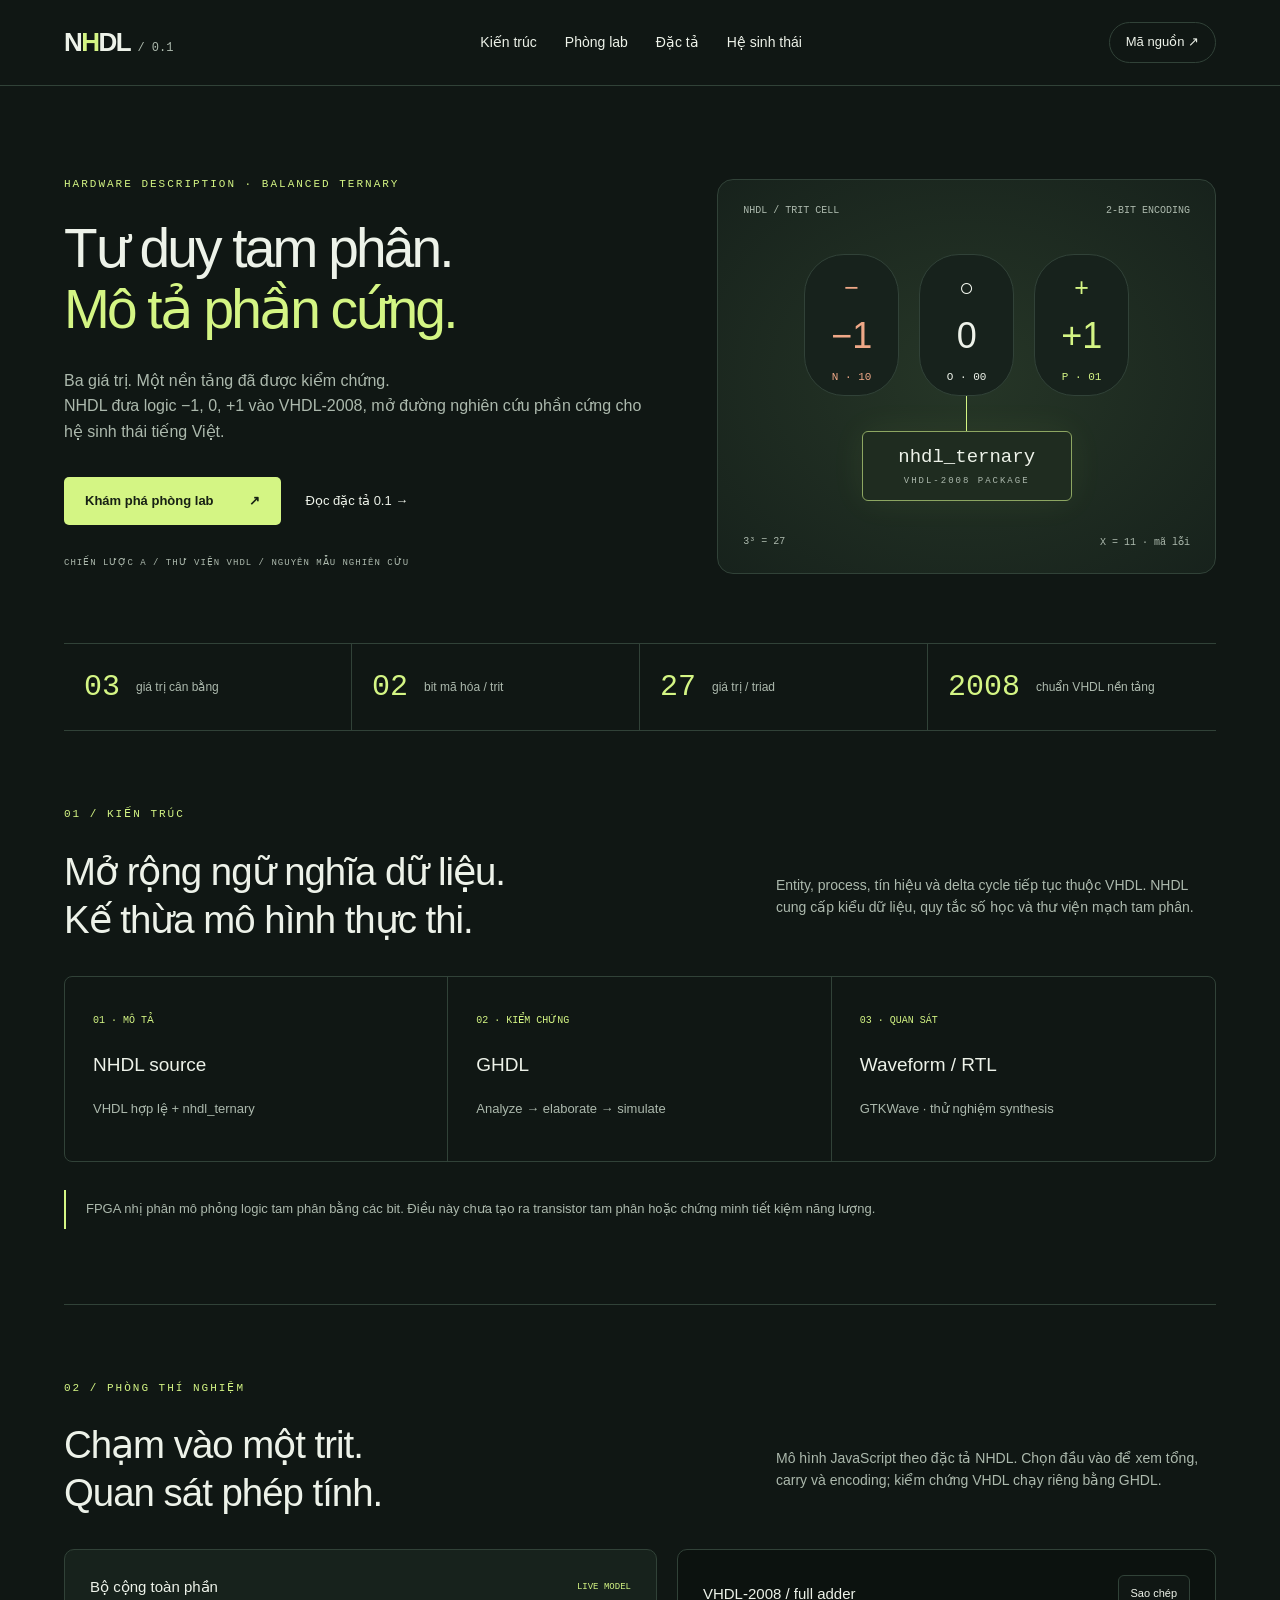
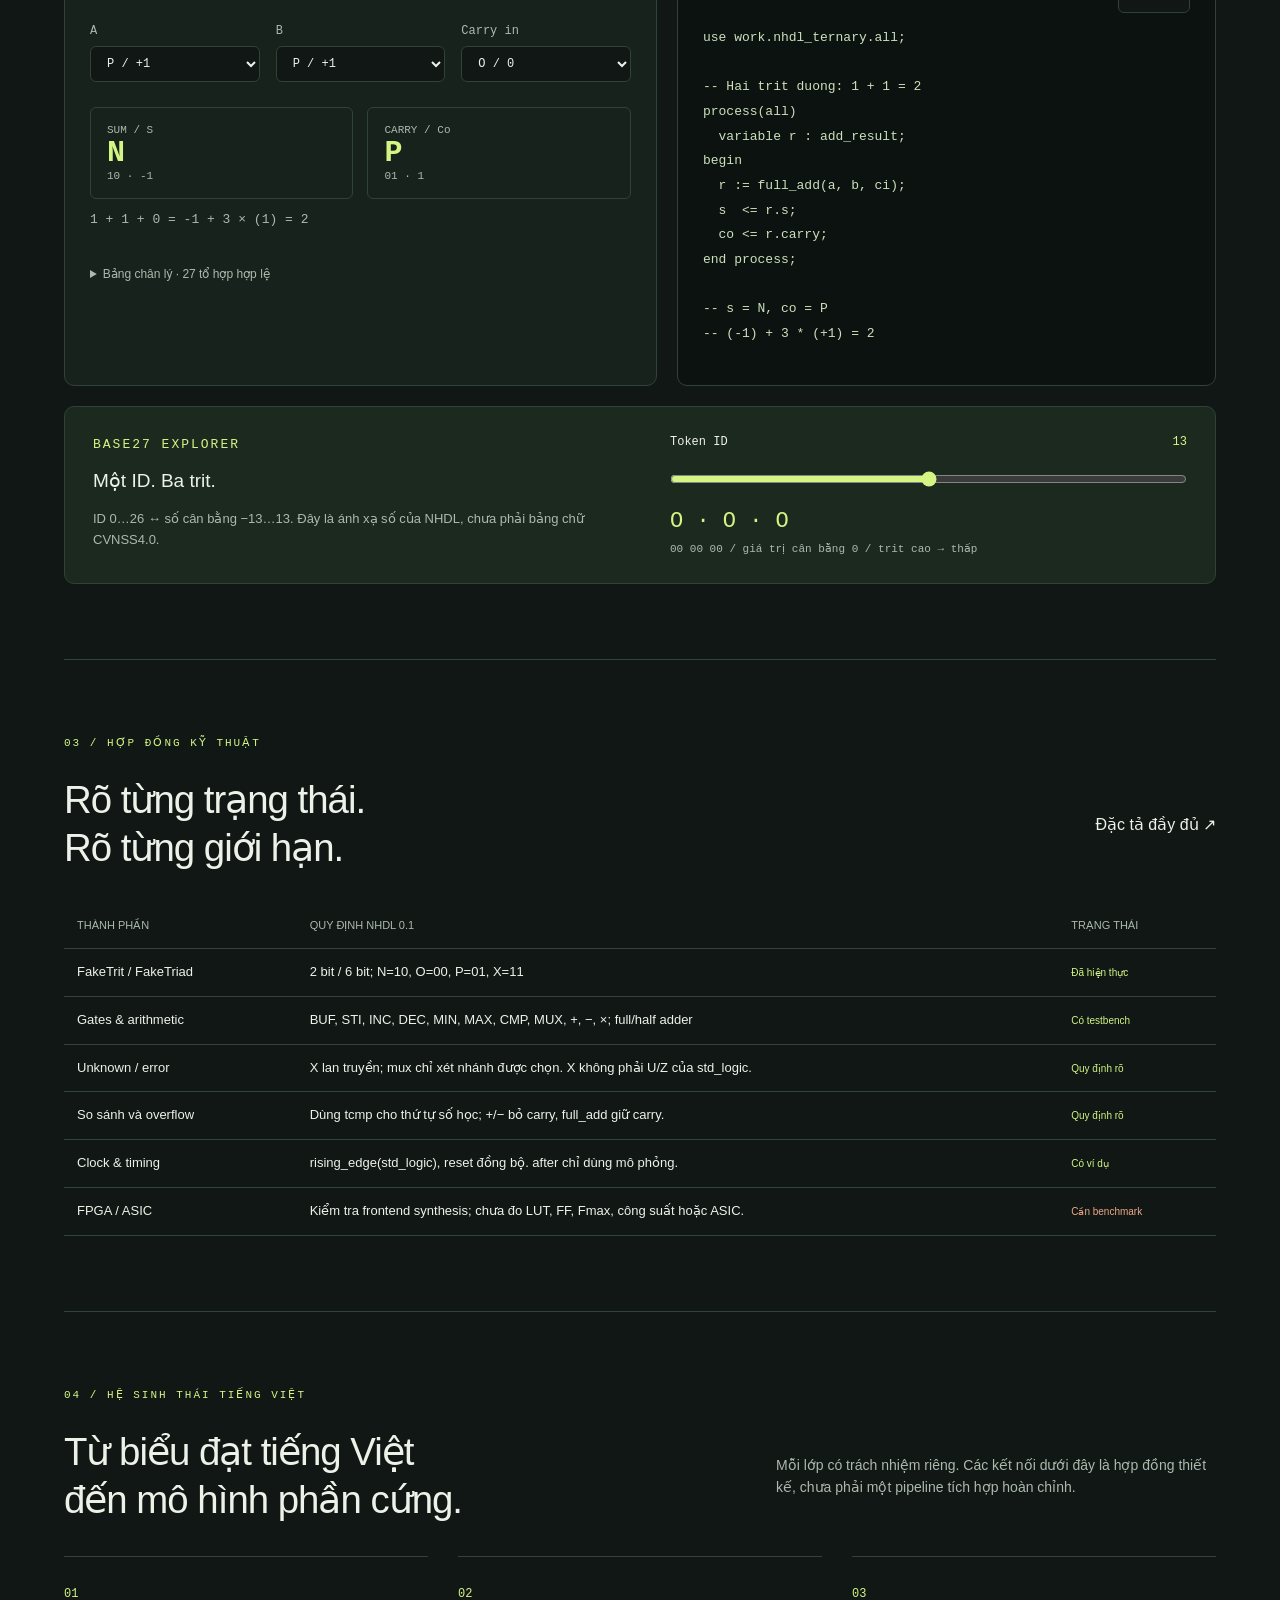
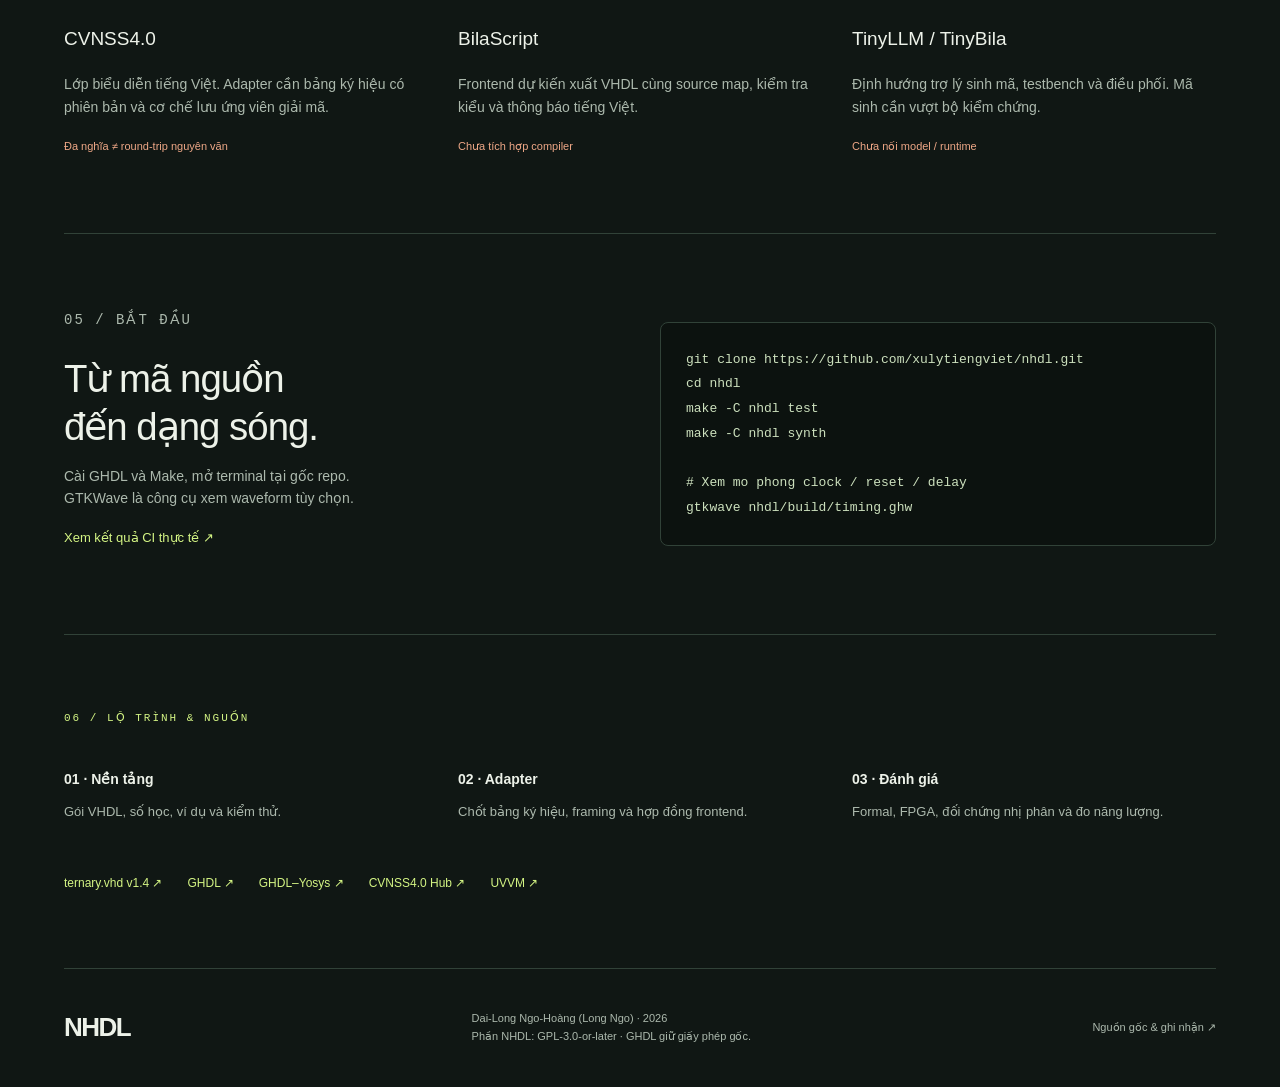
==== nhdl/site/index.html @ 5484d4db "Add NHDL ternary VHDL-2008 profile, exhaustive tests and Vietnamese specification site" ====
<!doctype html><html lang="vi"><head><meta charset="utf-8"><meta name="viewport" content="width=device-width,initial-scale=1"><meta name="description" content="NHDL — đặc tả và phòng thí nghiệm phần cứng tam phân cân bằng trên VHDL-2008."><title>NHDL — Tư duy tam phân. Mô tả phần cứng.</title><link rel="stylesheet" href="style.css"></head><body>
<header><a class="brand" href="#">N<span>H</span>DL<span class="version"> / 0.1</span></a><nav aria-label="Điều hướng"><a href="#architecture">Kiến trúc</a><a href="#lab">Phòng lab</a><a href="#spec">Đặc tả</a><a href="#ecosystem">Hệ sinh thái</a></nav><a class="source" href="https://github.com/xulytiengviet/nhdl">Mã nguồn ↗</a></header>
<main><section class="hero"><div><p class="eyebrow">HARDWARE DESCRIPTION · BALANCED TERNARY</p><h1>Tư duy tam phân.<br><span>Mô tả phần cứng.</span></h1><p class="lead">Ba giá trị. Một nền tảng đã được kiểm chứng.<br>NHDL đưa logic −1, 0, +1 vào VHDL-2008, mở đường nghiên cứu phần cứng cho hệ sinh thái tiếng Việt.</p><div class="actions"><a class="button" href="#lab">Khám phá phòng lab <span>↗</span></a><a href="https://github.com/xulytiengviet/nhdl/blob/master/nhdl/docs/SPEC.md">Đọc đặc tả 0.1 →</a></div><p class="note">CHIẾN LƯỢC A / THƯ VIỆN VHDL / NGUYÊN MẪU NGHIÊN CỨU</p></div><div class="schematic" aria-label="Ba trạng thái trit được mã hóa bằng hai bit"><div class="schematic-top">NHDL / TRIT CELL <span>2-BIT ENCODING</span></div><div class="trits"><div class="negative">−<strong>−1</strong><small>N · 10</small></div><div class="zero">○<strong>0</strong><small>O · 00</small></div><div class="positive">+<strong>+1</strong><small>P · 01</small></div></div><div class="wire"></div><div class="chip">nhdl_ternary<small>VHDL-2008 PACKAGE</small></div><div class="schematic-bottom"><span>3³ = 27</span><span>X = 11 · mã lỗi</span></div></div></section>
<div class="facts"><div><b>03</b><span>giá trị cân bằng</span></div><div><b>02</b><span>bit mã hóa / trit</span></div><div><b>27</b><span>giá trị / triad</span></div><div><b>2008</b><span>chuẩn VHDL nền tảng</span></div></div>
<section id="architecture"><p class="eyebrow">01 / KIẾN TRÚC</p><div class="section-head"><h2>Mở rộng ngữ nghĩa dữ liệu.<br>Kế thừa mô hình thực thi.</h2><p>Entity, process, tín hiệu và delta cycle tiếp tục thuộc VHDL. NHDL cung cấp kiểu dữ liệu, quy tắc số học và thư viện mạch tam phân.</p></div><div class="pipeline"><div><small>01 · MÔ TẢ</small><h3>NHDL source</h3><p>VHDL hợp lệ + nhdl_ternary</p></div><div><small>02 · KIỂM CHỨNG</small><h3>GHDL</h3><p>Analyze → elaborate → simulate</p></div><div><small>03 · QUAN SÁT</small><h3>Waveform / RTL</h3><p>GTKWave · thử nghiệm synthesis</p></div></div><p class="callout">FPGA nhị phân mô phỏng logic tam phân bằng các bit. Điều này chưa tạo ra transistor tam phân hoặc chứng minh tiết kiệm năng lượng.</p></section>
<section id="lab"><p class="eyebrow">02 / PHÒNG THÍ NGHIỆM</p><div class="section-head"><h2>Chạm vào một trit.<br>Quan sát phép tính.</h2><p>Mô hình JavaScript theo đặc tả NHDL. Chọn đầu vào để xem tổng, carry và encoding; kiểm chứng VHDL chạy riêng bằng GHDL.</p></div><div class="lab-grid"><div class="panel"><div class="panel-title"><h3>Bộ cộng toàn phần</h3><span>LIVE MODEL</span></div><div class="inputs"><label>A<select id="a"><option value="-1">N / −1</option><option value="0">O / 0</option><option value="1" selected>P / +1</option><option value="X">X / lỗi</option></select></label><label>B<select id="b"><option value="-1">N / −1</option><option value="0">O / 0</option><option value="1" selected>P / +1</option><option value="X">X / lỗi</option></select></label><label>Carry in<select id="ci"><option value="-1">N / −1</option><option value="0" selected>O / 0</option><option value="1">P / +1</option><option value="X">X / lỗi</option></select></label></div><div id="result" aria-live="polite"></div><details><summary>Bảng chân lý · 27 tổ hợp hợp lệ</summary><div class="table-scroll"><table><thead><tr><th>A</th><th>B</th><th>Ci</th><th>S</th><th>Co</th></tr></thead><tbody id="truth"></tbody></table></div></details></div><div class="panel code-panel"><div class="panel-title"><h3>VHDL-2008 / full adder</h3><button id="copy" type="button">Sao chép</button></div><pre><code id="code">use work.nhdl_ternary.all;

-- Hai trit duong: 1 + 1 = 2
process(all)
  variable r : add_result;
begin
  r := full_add(a, b, ci);
  s  &lt;= r.s;
  co &lt;= r.carry;
end process;

-- s = N, co = P
-- (-1) + 3 * (+1) = 2</code></pre><p id="copy-status" role="status"></p></div></div>
<div class="base27"><div><p class="eyebrow">BASE27 EXPLORER</p><h3>Một ID. Ba trit.</h3><p>ID 0…26 ↔ số cân bằng −13…13. Đây là ánh xạ số của NHDL, chưa phải bảng chữ CVNSS4.0.</p></div><div><label for="id27">Token ID <output id="id-value">13</output></label><input id="id27" type="range" min="0" max="26" value="13"><div id="triad" aria-live="polite"></div></div></div></section>
<section id="spec"><p class="eyebrow">03 / HỢP ĐỒNG KỸ THUẬT</p><div class="section-head"><h2>Rõ từng trạng thái.<br>Rõ từng giới hạn.</h2><a href="https://github.com/xulytiengviet/nhdl/blob/master/nhdl/docs/SPEC.md">Đặc tả đầy đủ ↗</a></div><div class="table-scroll"><table class="spec-table"><thead><tr><th>Thành phần</th><th>Quy định NHDL 0.1</th><th>Trạng thái</th></tr></thead><tbody><tr><td>FakeTrit / FakeTriad</td><td>2 bit / 6 bit; N=10, O=00, P=01, X=11</td><td><span class="tag">Đã hiện thực</span></td></tr><tr><td>Gates & arithmetic</td><td>BUF, STI, INC, DEC, MIN, MAX, CMP, MUX, +, −, ×; full/half adder</td><td><span class="tag">Có testbench</span></td></tr><tr><td>Unknown / error</td><td>X lan truyền; mux chỉ xét nhánh được chọn. X không phải U/Z của std_logic.</td><td><span class="tag">Quy định rõ</span></td></tr><tr><td>So sánh và overflow</td><td>Dùng tcmp cho thứ tự số học; +/− bỏ carry, full_add giữ carry.</td><td><span class="tag">Quy định rõ</span></td></tr><tr><td>Clock & timing</td><td>rising_edge(std_logic), reset đồng bộ. after chỉ dùng mô phỏng.</td><td><span class="tag">Có ví dụ</span></td></tr><tr><td>FPGA / ASIC</td><td>Kiểm tra frontend synthesis; chưa đo LUT, FF, Fmax, công suất hoặc ASIC.</td><td><span class="tag pending">Cần benchmark</span></td></tr></tbody></table></div></section>
<section id="ecosystem"><p class="eyebrow">04 / HỆ SINH THÁI TIẾNG VIỆT</p><div class="section-head"><h2>Từ biểu đạt tiếng Việt<br>đến mô hình phần cứng.</h2><p>Mỗi lớp có trách nhiệm riêng. Các kết nối dưới đây là hợp đồng thiết kế, chưa phải một pipeline tích hợp hoàn chỉnh.</p></div><div class="eco"><article><span>01</span><h3>CVNSS4.0</h3><p>Lớp biểu diễn tiếng Việt. Adapter cần bảng ký hiệu có phiên bản và cơ chế lưu ứng viên giải mã.</p><small>Đa nghĩa ≠ round-trip nguyên văn</small></article><article><span>02</span><h3>BilaScript</h3><p>Frontend dự kiến xuất VHDL cùng source map, kiểm tra kiểu và thông báo tiếng Việt.</p><small>Chưa tích hợp compiler</small></article><article><span>03</span><h3>TinyLLM / TinyBila</h3><p>Định hướng trợ lý sinh mã, testbench và điều phối. Mã sinh cần vượt bộ kiểm chứng.</p><small>Chưa nối model / runtime</small></article></div></section>
<section id="start" class="getting-started"><div><p class="eyebrow">05 / BẮT ĐẦU</p><h2>Từ mã nguồn<br>đến dạng sóng.</h2><p>Cài GHDL và Make, mở terminal tại gốc repo.<br>GTKWave là công cụ xem waveform tùy chọn.</p><a href="https://github.com/xulytiengviet/nhdl/actions/workflows/nhdl.yml">Xem kết quả CI thực tế ↗</a></div><pre><code>git clone https://github.com/xulytiengviet/nhdl.git
cd nhdl
make -C nhdl test
make -C nhdl synth

# Xem mo phong clock / reset / delay
gtkwave nhdl/build/timing.ghw</code></pre></section>
<section><p class="eyebrow">06 / LỘ TRÌNH & NGUỒN</p><div class="roadmap"><p><b>01 · Nền tảng</b><span>Gói VHDL, số học, ví dụ và kiểm thử.</span></p><p><b>02 · Adapter</b><span>Chốt bảng ký hiệu, framing và hợp đồng frontend.</span></p><p><b>03 · Đánh giá</b><span>Formal, FPGA, đối chứng nhị phân và đo năng lượng.</span></p></div><div class="references"><a href="https://gitlab.com/ternary/ternary/-/blob/master/vhdl/ternary.vhd">ternary.vhd v1.4 ↗</a><a href="https://ghdl.github.io/ghdl/">GHDL ↗</a><a href="https://github.com/ghdl/ghdl-yosys-plugin">GHDL–Yosys ↗</a><a href="https://github.com/xulytiengviet/CVNSS40_Tutor">CVNSS4.0 Hub ↗</a><a href="https://github.com/UVVM/UVVM">UVVM ↗</a></div></section></main><footer><a class="brand" href="#">NHDL</a><p>Dai‑Long Ngo‑Hoàng (Long Ngo) · 2026<br>Phần NHDL: GPL-3.0-or-later · GHDL giữ giấy phép gốc.</p><a href="https://github.com/xulytiengviet/nhdl/blob/master/nhdl/NOTICE.md">Nguồn gốc & ghi nhận ↗</a></footer><script src="model.js"></script><script src="app.js"></script></body></html>
---- nhdl/site/style.css ----
:root{--bg:#101714;--panel:#17221c;--line:#314238;--text:#edf2e9;--muted:#acb9ad;--lime:#d4f584;--orange:#efa887}*{box-sizing:border-box}html{scroll-behavior:smooth;scroll-padding-top:90px}body{margin:0;background:var(--bg);color:var(--text);font-family:Arial,Helvetica,sans-serif;line-height:1.6}a{color:inherit;text-decoration:none}a:hover{color:var(--lime)}button,select,input{font:inherit}button,select{color:var(--text);background:var(--bg);border:1px solid var(--line);border-radius:6px;padding:9px 12px}button{cursor:pointer}a:focus-visible,button:focus-visible,select:focus-visible,input:focus-visible,summary:focus-visible{outline:2px solid var(--lime);outline-offset:5px}header{height:86px;display:flex;align-items:center;justify-content:space-between;gap:25px;border-bottom:1px solid var(--line);padding:0 5%;background:var(--bg)}.brand{font-size:26px;letter-spacing:-1.5px;font-weight:800}.brand>span:not(.version){color:var(--lime)}.version{color:var(--muted);font:12px monospace;letter-spacing:0}nav{display:flex;gap:28px;font-size:14px}.source{font-size:13px;border:1px solid var(--line);padding:9px 16px;border-radius:30px}main{max-width:1440px;margin:auto;padding:0 5%}.hero{display:grid;grid-template-columns:1.2fr 1fr;gap:55px;align-items:center;padding:90px 0 66px}.eyebrow{font:11px/1.6 monospace;letter-spacing:2px;color:var(--lime);margin:0 0 24px}h1{font-size:clamp(38px,4.3vw,68px);line-height:1.12;letter-spacing:-2.8px;margin:0 0 27px;font-weight:500}h1 span{color:var(--lime)}.lead{font-size:16px;color:var(--muted);max-width:580px}.actions{display:flex;align-items:center;gap:25px;margin:32px 0;font-size:13px}.button{display:inline-flex;gap:35px;padding:14px 21px;background:var(--lime);color:#172114;border-radius:5px;font-weight:bold}.button:hover{color:#172114;background:#e2ffa7}.note{font:9px monospace;letter-spacing:1px;color:var(--muted)}.schematic{border:1px solid var(--line);border-radius:16px;padding:25px;background:radial-gradient(ellipse at center,#263627,var(--panel));position:relative}.schematic-top,.schematic-bottom{display:flex;justify-content:space-between;font:10px monospace;color:var(--muted)}.trits{display:flex;justify-content:center;gap:20px;padding:38px 0 0}.trits>div{display:flex;flex-direction:column;text-align:center;font-size:25px;border:1px solid var(--line);width:95px;padding:12px;border-radius:40px;background:#17221c}.trits strong{font-size:36px;font-weight:400}.trits small{font:11px monospace;margin-top:6px}.negative{color:var(--orange)}.positive{color:var(--lime)}.wire{height:35px;border-left:1px solid var(--lime);width:1px;margin:auto}.chip{margin:0 auto 35px;border:1px solid #8da662;text-align:center;padding:14px;width:210px;font:19px monospace;border-radius:6px;background:#1f2c20;box-shadow:0 0 35px #caff6410}.chip small{display:block;font-size:9px;letter-spacing:2px;margin-top:8px;color:var(--muted)}.facts{display:grid;grid-template-columns:repeat(4,1fr);border-block:1px solid var(--line)}.facts>div{display:flex;gap:16px;align-items:center;padding:26px 20px;border-right:1px solid var(--line)}.facts>div:last-child{border:0}.facts b{font:30px monospace;color:var(--lime)}.facts span{font-size:12px;color:var(--muted)}section:not(.hero){padding:75px 0;border-bottom:1px solid var(--line)}h2{font-size:clamp(27px,3vw,42px);line-height:1.25;font-weight:500;letter-spacing:-1px;margin:0}h3{font-size:19px;font-weight:500}.section-head{display:flex;justify-content:space-between;align-items:center;gap:50px;margin-bottom:32px}.section-head p{max-width:440px;color:var(--muted);font-size:14px}.pipeline{display:grid;grid-template-columns:repeat(3,1fr);border:1px solid var(--line);border-radius:8px;overflow:hidden}.pipeline>div{padding:28px;border-right:1px solid var(--line)}.pipeline>div:last-child{border:0}.pipeline small{font:10px monospace;color:var(--lime)}.pipeline p{font-size:13px;color:var(--muted)}.callout{border-left:2px solid var(--lime);padding:9px 20px;color:var(--muted);font-size:13px;margin:28px 0 0}.lab-grid{display:grid;grid-template-columns:1.1fr 1fr;gap:20px}.panel{background:var(--panel);border:1px solid var(--line);border-radius:10px;padding:25px;min-width:0}.panel-title{display:flex;align-items:center;justify-content:space-between;gap:16px}.panel-title h3{font-size:15px;margin:0}.panel-title>span{font:9px monospace;color:var(--lime)}.inputs{display:flex;gap:16px;margin-top:25px}.inputs label{flex:1;font:12px monospace;color:var(--muted)}select{display:block;width:100%;margin-top:8px}#result{padding:25px 0}#result .outputs{display:flex;gap:14px}#result .outputs>div{flex:1;border:1px solid var(--line);padding:16px;border-radius:6px;font:11px monospace;color:var(--muted)}#result strong{display:block;font-size:30px;color:var(--lime)}#result p{font:13px monospace;color:var(--muted)}pre{white-space:pre;overflow:auto;font:13px/1.9 monospace;color:#cce0bd}.code-panel{background:#0c120f}.code-panel button{font-size:11px}#copy-status{font-size:11px;color:var(--lime)}summary{cursor:pointer;font-size:12px;color:var(--muted)}.table-scroll{overflow:auto}table{border-collapse:collapse;width:100%;font-size:13px;text-align:left}th,td{padding:13px;border-bottom:1px solid var(--line)}th{color:var(--muted);font-size:11px;text-transform:uppercase;font-weight:normal}.base27{display:grid;grid-template-columns:1fr 1fr;gap:60px;background:#1c291f;border:1px solid var(--line);border-radius:10px;padding:28px;margin-top:20px}.base27 p{font-size:13px;color:var(--muted);margin-bottom:0}.base27 .eyebrow{margin-bottom:10px;color:var(--lime)}.base27 h3{margin:0}.base27 label{font:12px monospace;display:flex;justify-content:space-between}.base27 output{color:var(--lime)}input[type=range]{width:100%;accent-color:var(--lime);margin:22px 0}#triad{font:22px monospace;color:var(--lime)}#triad small{display:block;font:11px monospace;color:var(--muted);margin-top:8px}.tag{font-size:10px;color:var(--lime);white-space:nowrap}.pending{color:var(--orange)}.eco{display:grid;grid-template-columns:repeat(3,1fr);gap:30px}.eco article{border-top:1px solid var(--line);padding-top:22px}.eco article>span{font:12px monospace;color:var(--lime)}.eco p{font-size:14px;color:var(--muted)}.eco small{font-size:11px;color:var(--orange)}.getting-started{display:grid;grid-template-columns:1fr 1fr;gap:40px}.getting-started p{font-size:14px;color:var(--muted)}.getting-started a{font-size:13px;color:var(--lime)}.getting-started pre{background:#0c120f;border:1px solid var(--line);padding:25px;border-radius:8px;align-self:center}.roadmap{display:grid;grid-template-columns:repeat(3,1fr);gap:30px}.roadmap b,.roadmap span{display:block;font-size:14px}.roadmap span{color:var(--muted);font-size:13px;margin-top:12px}.references{display:flex;flex-wrap:wrap;gap:25px;margin-top:35px;font-size:12px;color:var(--lime)}footer{max-width:1440px;margin:auto;padding:30px 5%;display:flex;align-items:center;justify-content:space-between;gap:20px}footer p,footer>a:last-child{font-size:11px;color:var(--muted)}@media(max-width:850px){nav{gap:13px;font-size:12px}.hero{grid-template-columns:1fr;padding-top:50px}.schematic{max-width:540px;width:100%;justify-self:center}.section-head{display:block}.section-head p{max-width:100%}.facts{grid-template-columns:1fr 1fr}.facts>div:nth-child(2){border-right:0}.lab-grid,.base27,.getting-started{grid-template-columns:1fr}.eco,.pipeline,.roadmap{gap:15px}.pipeline>div{padding:18px}}@media(max-width:560px){header{height:auto;flex-wrap:wrap;padding:18px 5%;gap:15px}nav{order:3;width:100%;justify-content:space-between}.hero{gap:35px}h1{letter-spacing:-1.5px}.actions{gap:18px;flex-wrap:wrap}.facts>div{padding:16px 8px;gap:12px}.facts b{font-size:24px}.facts span{font-size:10px}.pipeline,.eco,.roadmap{grid-template-columns:1fr}.pipeline>div{border-right:0;border-bottom:1px solid var(--line)}section:not(.hero){padding:48px 0}.base27{gap:25px;padding:22px}.panel{padding:19px}.inputs{gap:8px}select{padding:8px 4px;font-size:12px}.trits{gap:12px}.trits>div{width:80px}.schematic-top{font-size:8px}footer{flex-wrap:wrap}.spec-table{min-width:650px}.getting-started pre{font-size:11px;padding:16px}}@media(prefers-reduced-motion:reduce){html{scroll-behavior:auto}}
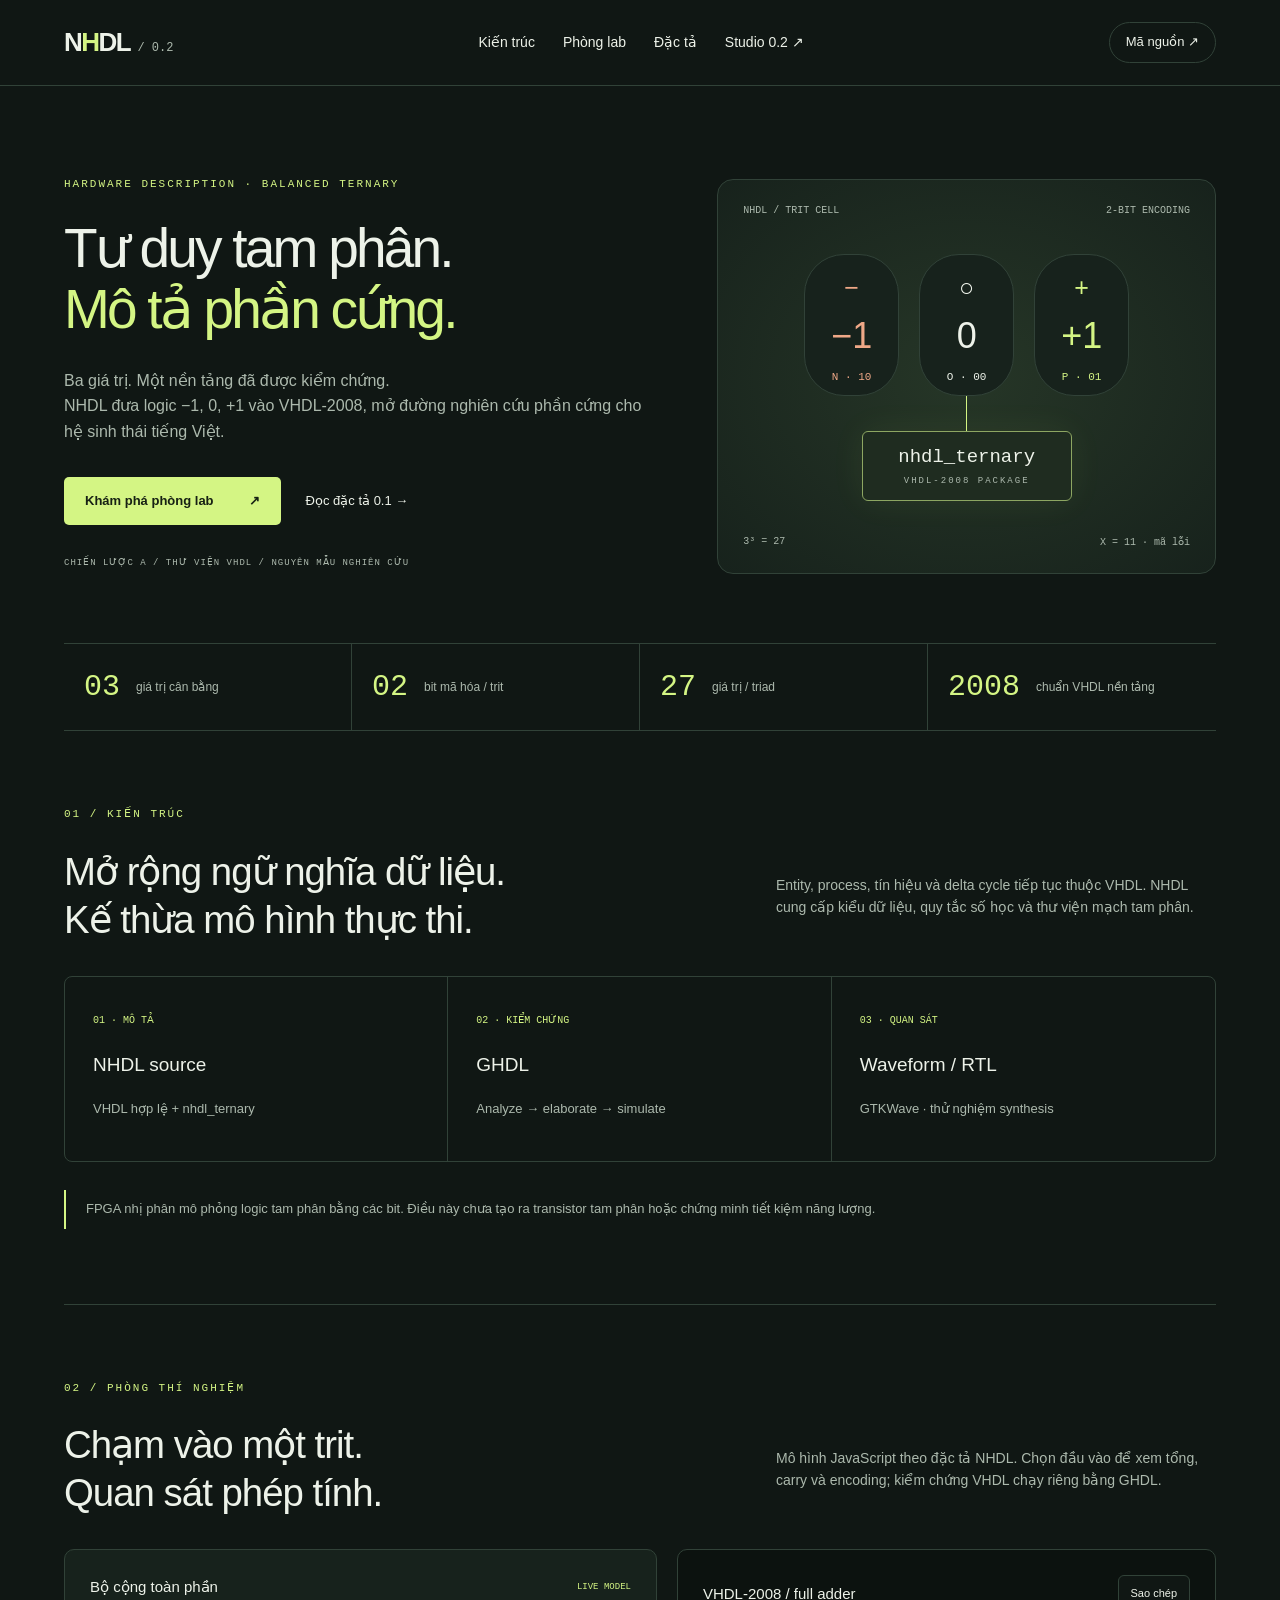
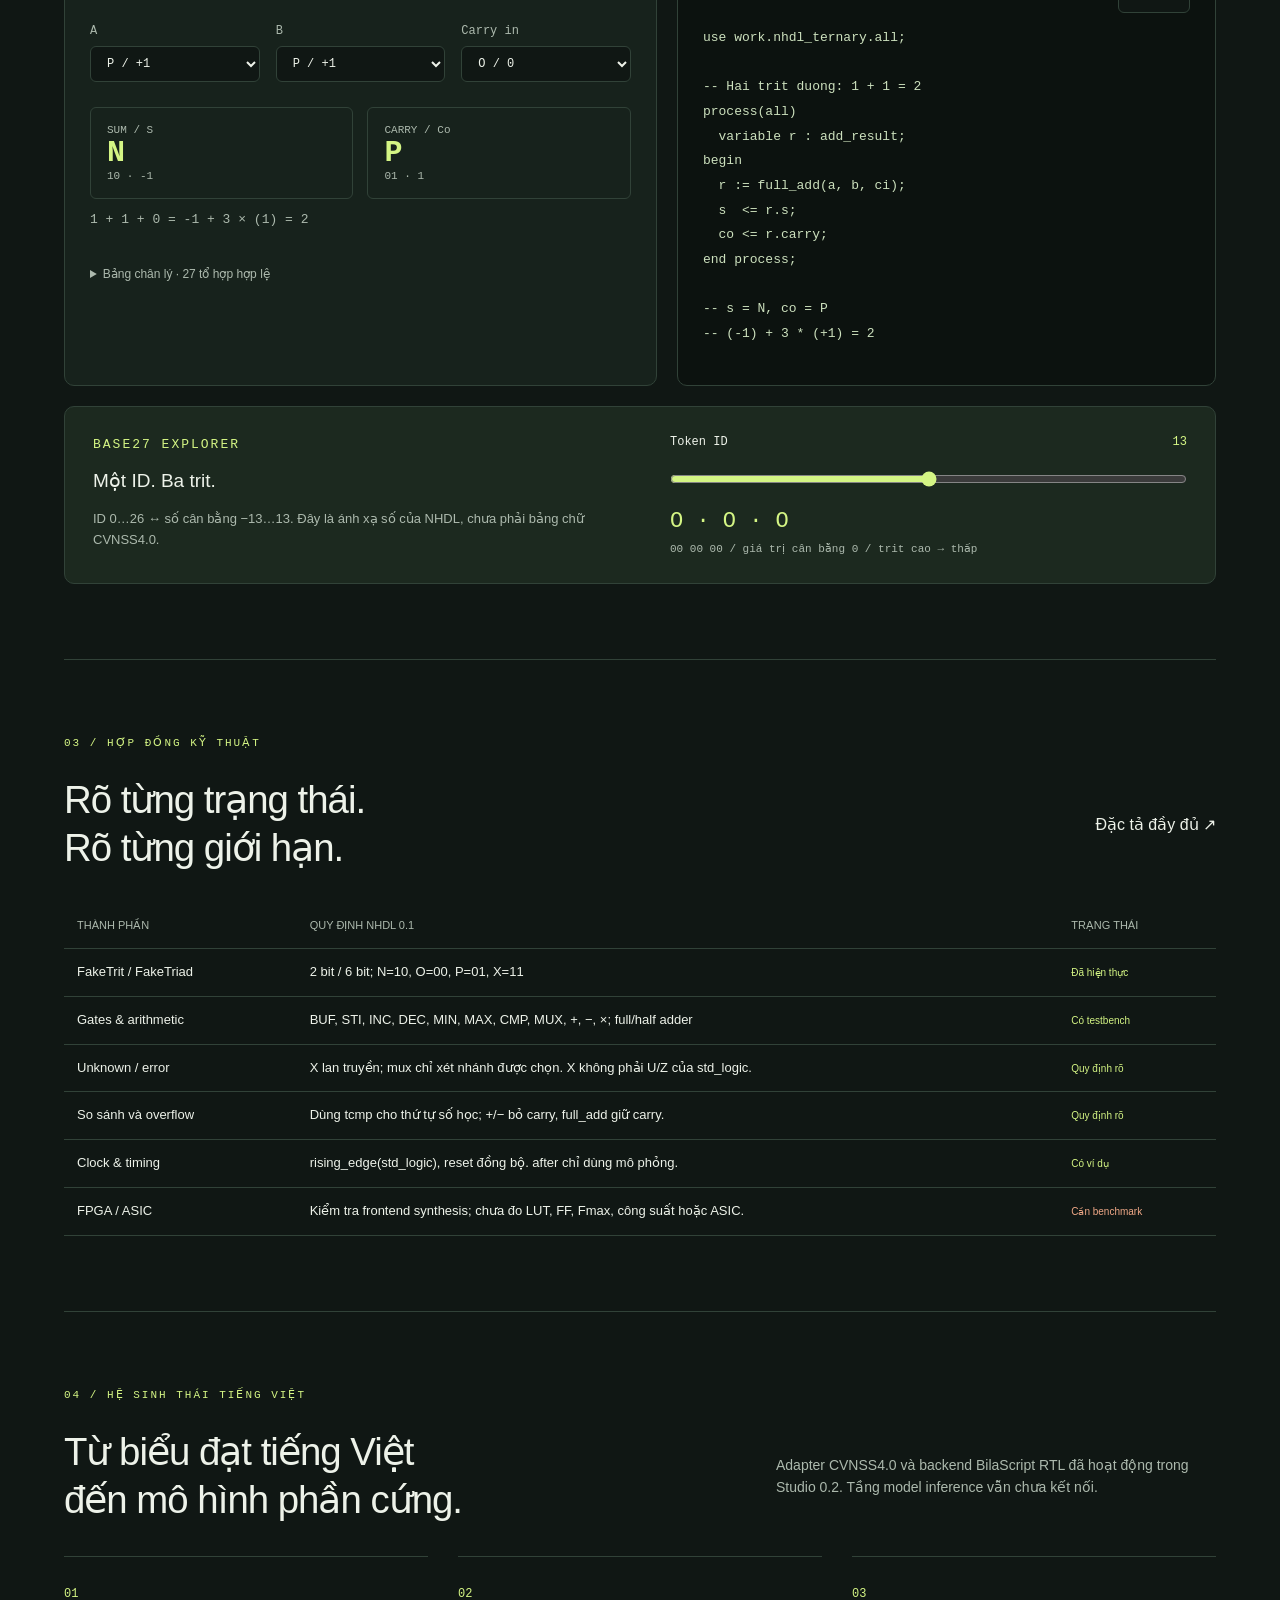
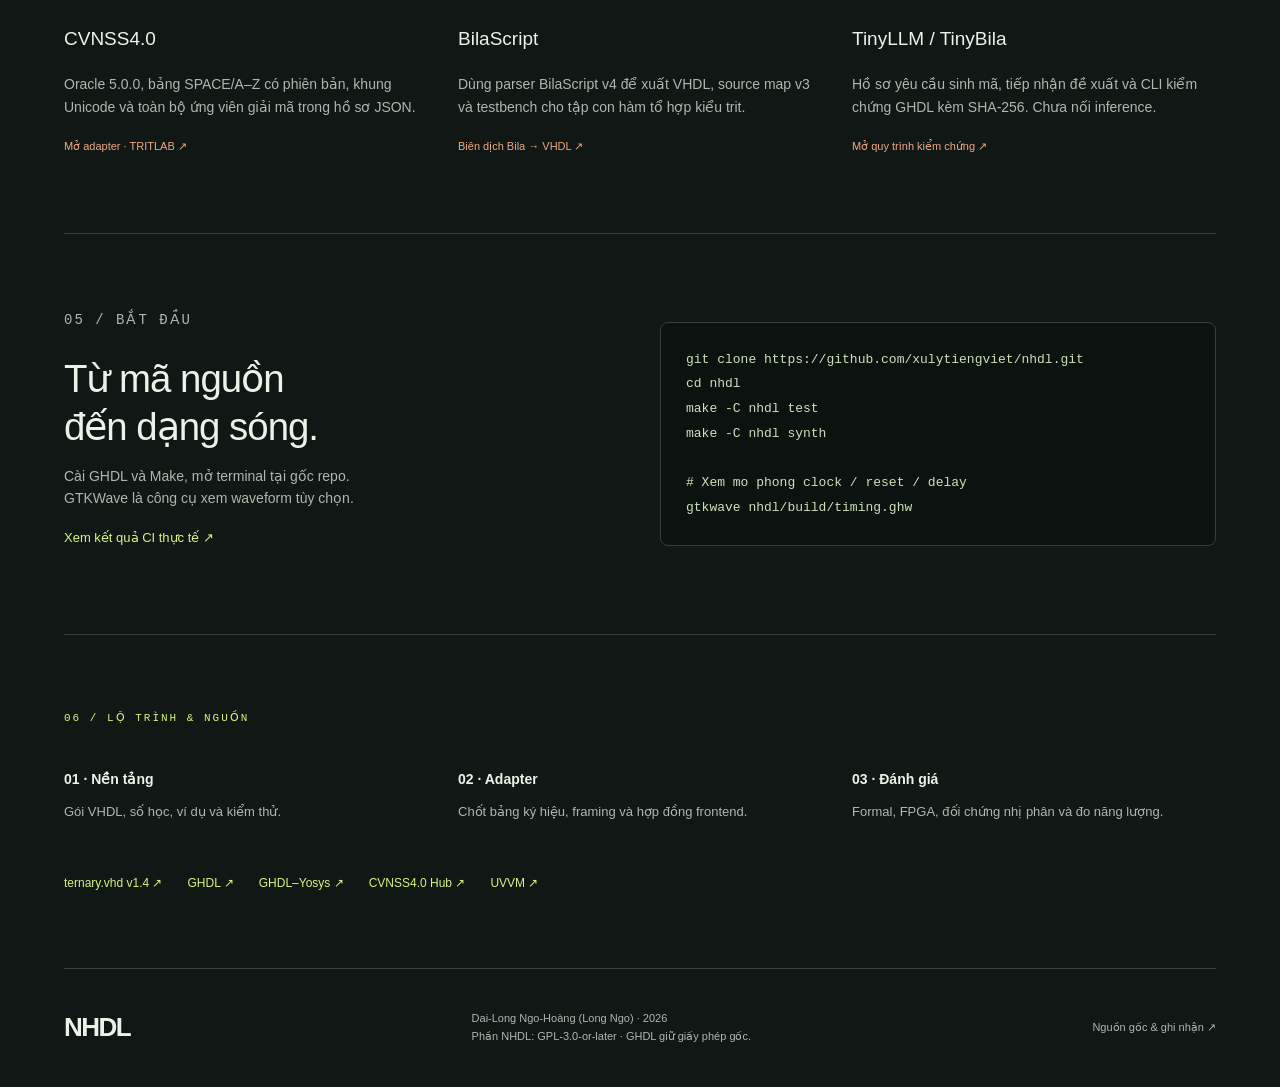
==== commit 164da71c: "Add NHDL Studio 0.2: versioned Vietnamese adapter, BilaScript RTL backend and GHDL verification gate" ====
--- a/nhdl/site/index.html
+++ b/nhdl/site/index.html
@@ -1,5 +1,5 @@
 <!doctype html><html lang="vi"><head><meta charset="utf-8"><meta name="viewport" content="width=device-width,initial-scale=1"><meta name="description" content="NHDL — đặc tả và phòng thí nghiệm phần cứng tam phân cân bằng trên VHDL-2008."><title>NHDL — Tư duy tam phân. Mô tả phần cứng.</title><link rel="stylesheet" href="style.css"></head><body>
-<header><a class="brand" href="#">N<span>H</span>DL<span class="version"> / 0.1</span></a><nav aria-label="Điều hướng"><a href="#architecture">Kiến trúc</a><a href="#lab">Phòng lab</a><a href="#spec">Đặc tả</a><a href="#ecosystem">Hệ sinh thái</a></nav><a class="source" href="https://github.com/xulytiengviet/nhdl">Mã nguồn ↗</a></header>
+<header><a class="brand" href="#">N<span>H</span>DL<span class="version"> / 0.2</span></a><nav aria-label="Điều hướng"><a href="#architecture">Kiến trúc</a><a href="#lab">Phòng lab</a><a href="#spec">Đặc tả</a><a href="studio.html">Studio 0.2 ↗</a></nav><a class="source" href="https://github.com/xulytiengviet/nhdl">Mã nguồn ↗</a></header>
 <main><section class="hero"><div><p class="eyebrow">HARDWARE DESCRIPTION · BALANCED TERNARY</p><h1>Tư duy tam phân.<br><span>Mô tả phần cứng.</span></h1><p class="lead">Ba giá trị. Một nền tảng đã được kiểm chứng.<br>NHDL đưa logic −1, 0, +1 vào VHDL-2008, mở đường nghiên cứu phần cứng cho hệ sinh thái tiếng Việt.</p><div class="actions"><a class="button" href="#lab">Khám phá phòng lab <span>↗</span></a><a href="https://github.com/xulytiengviet/nhdl/blob/master/nhdl/docs/SPEC.md">Đọc đặc tả 0.1 →</a></div><p class="note">CHIẾN LƯỢC A / THƯ VIỆN VHDL / NGUYÊN MẪU NGHIÊN CỨU</p></div><div class="schematic" aria-label="Ba trạng thái trit được mã hóa bằng hai bit"><div class="schematic-top">NHDL / TRIT CELL <span>2-BIT ENCODING</span></div><div class="trits"><div class="negative">−<strong>−1</strong><small>N · 10</small></div><div class="zero">○<strong>0</strong><small>O · 00</small></div><div class="positive">+<strong>+1</strong><small>P · 01</small></div></div><div class="wire"></div><div class="chip">nhdl_ternary<small>VHDL-2008 PACKAGE</small></div><div class="schematic-bottom"><span>3³ = 27</span><span>X = 11 · mã lỗi</span></div></div></section>
 <div class="facts"><div><b>03</b><span>giá trị cân bằng</span></div><div><b>02</b><span>bit mã hóa / trit</span></div><div><b>27</b><span>giá trị / triad</span></div><div><b>2008</b><span>chuẩn VHDL nền tảng</span></div></div>
 <section id="architecture"><p class="eyebrow">01 / KIẾN TRÚC</p><div class="section-head"><h2>Mở rộng ngữ nghĩa dữ liệu.<br>Kế thừa mô hình thực thi.</h2><p>Entity, process, tín hiệu và delta cycle tiếp tục thuộc VHDL. NHDL cung cấp kiểu dữ liệu, quy tắc số học và thư viện mạch tam phân.</p></div><div class="pipeline"><div><small>01 · MÔ TẢ</small><h3>NHDL source</h3><p>VHDL hợp lệ + nhdl_ternary</p></div><div><small>02 · KIỂM CHỨNG</small><h3>GHDL</h3><p>Analyze → elaborate → simulate</p></div><div><small>03 · QUAN SÁT</small><h3>Waveform / RTL</h3><p>GTKWave · thử nghiệm synthesis</p></div></div><p class="callout">FPGA nhị phân mô phỏng logic tam phân bằng các bit. Điều này chưa tạo ra transistor tam phân hoặc chứng minh tiết kiệm năng lượng.</p></section>
@@ -18,7 +18,7 @@
 -- (-1) + 3 * (+1) = 2</code></pre><p id="copy-status" role="status"></p></div></div>
 <div class="base27"><div><p class="eyebrow">BASE27 EXPLORER</p><h3>Một ID. Ba trit.</h3><p>ID 0…26 ↔ số cân bằng −13…13. Đây là ánh xạ số của NHDL, chưa phải bảng chữ CVNSS4.0.</p></div><div><label for="id27">Token ID <output id="id-value">13</output></label><input id="id27" type="range" min="0" max="26" value="13"><div id="triad" aria-live="polite"></div></div></div></section>
 <section id="spec"><p class="eyebrow">03 / HỢP ĐỒNG KỸ THUẬT</p><div class="section-head"><h2>Rõ từng trạng thái.<br>Rõ từng giới hạn.</h2><a href="https://github.com/xulytiengviet/nhdl/blob/master/nhdl/docs/SPEC.md">Đặc tả đầy đủ ↗</a></div><div class="table-scroll"><table class="spec-table"><thead><tr><th>Thành phần</th><th>Quy định NHDL 0.1</th><th>Trạng thái</th></tr></thead><tbody><tr><td>FakeTrit / FakeTriad</td><td>2 bit / 6 bit; N=10, O=00, P=01, X=11</td><td><span class="tag">Đã hiện thực</span></td></tr><tr><td>Gates & arithmetic</td><td>BUF, STI, INC, DEC, MIN, MAX, CMP, MUX, +, −, ×; full/half adder</td><td><span class="tag">Có testbench</span></td></tr><tr><td>Unknown / error</td><td>X lan truyền; mux chỉ xét nhánh được chọn. X không phải U/Z của std_logic.</td><td><span class="tag">Quy định rõ</span></td></tr><tr><td>So sánh và overflow</td><td>Dùng tcmp cho thứ tự số học; +/− bỏ carry, full_add giữ carry.</td><td><span class="tag">Quy định rõ</span></td></tr><tr><td>Clock & timing</td><td>rising_edge(std_logic), reset đồng bộ. after chỉ dùng mô phỏng.</td><td><span class="tag">Có ví dụ</span></td></tr><tr><td>FPGA / ASIC</td><td>Kiểm tra frontend synthesis; chưa đo LUT, FF, Fmax, công suất hoặc ASIC.</td><td><span class="tag pending">Cần benchmark</span></td></tr></tbody></table></div></section>
-<section id="ecosystem"><p class="eyebrow">04 / HỆ SINH THÁI TIẾNG VIỆT</p><div class="section-head"><h2>Từ biểu đạt tiếng Việt<br>đến mô hình phần cứng.</h2><p>Mỗi lớp có trách nhiệm riêng. Các kết nối dưới đây là hợp đồng thiết kế, chưa phải một pipeline tích hợp hoàn chỉnh.</p></div><div class="eco"><article><span>01</span><h3>CVNSS4.0</h3><p>Lớp biểu diễn tiếng Việt. Adapter cần bảng ký hiệu có phiên bản và cơ chế lưu ứng viên giải mã.</p><small>Đa nghĩa ≠ round-trip nguyên văn</small></article><article><span>02</span><h3>BilaScript</h3><p>Frontend dự kiến xuất VHDL cùng source map, kiểm tra kiểu và thông báo tiếng Việt.</p><small>Chưa tích hợp compiler</small></article><article><span>03</span><h3>TinyLLM / TinyBila</h3><p>Định hướng trợ lý sinh mã, testbench và điều phối. Mã sinh cần vượt bộ kiểm chứng.</p><small>Chưa nối model / runtime</small></article></div></section>
+<section id="ecosystem"><p class="eyebrow">04 / HỆ SINH THÁI TIẾNG VIỆT</p><div class="section-head"><h2>Từ biểu đạt tiếng Việt<br>đến mô hình phần cứng.</h2><p>Adapter CVNSS4.0 và backend BilaScript RTL đã hoạt động trong Studio 0.2. Tầng model inference vẫn chưa kết nối.</p></div><div class="eco"><article><span>01</span><h3>CVNSS4.0</h3><p>Oracle 5.0.0, bảng SPACE/A–Z có phiên bản, khung Unicode và toàn bộ ứng viên giải mã trong hồ sơ JSON.</p><small><a href="studio.html#vietnamese">Mở adapter · TRITLAB ↗</a></small></article><article><span>02</span><h3>BilaScript</h3><p>Dùng parser BilaScript v4 để xuất VHDL, source map v3 và testbench cho tập con hàm tổ hợp kiểu trit.</p><small><a href="studio.html#frontend">Biên dịch Bila → VHDL ↗</a></small></article><article><span>03</span><h3>TinyLLM / TinyBila</h3><p>Hồ sơ yêu cầu sinh mã, tiếp nhận đề xuất và CLI kiểm chứng GHDL kèm SHA-256. Chưa nối inference.</p><small><a href="studio.html#assistant">Mở quy trình kiểm chứng ↗</a></small></article></div></section>
 <section id="start" class="getting-started"><div><p class="eyebrow">05 / BẮT ĐẦU</p><h2>Từ mã nguồn<br>đến dạng sóng.</h2><p>Cài GHDL và Make, mở terminal tại gốc repo.<br>GTKWave là công cụ xem waveform tùy chọn.</p><a href="https://github.com/xulytiengviet/nhdl/actions/workflows/nhdl.yml">Xem kết quả CI thực tế ↗</a></div><pre><code>git clone https://github.com/xulytiengviet/nhdl.git
 cd nhdl
 make -C nhdl test
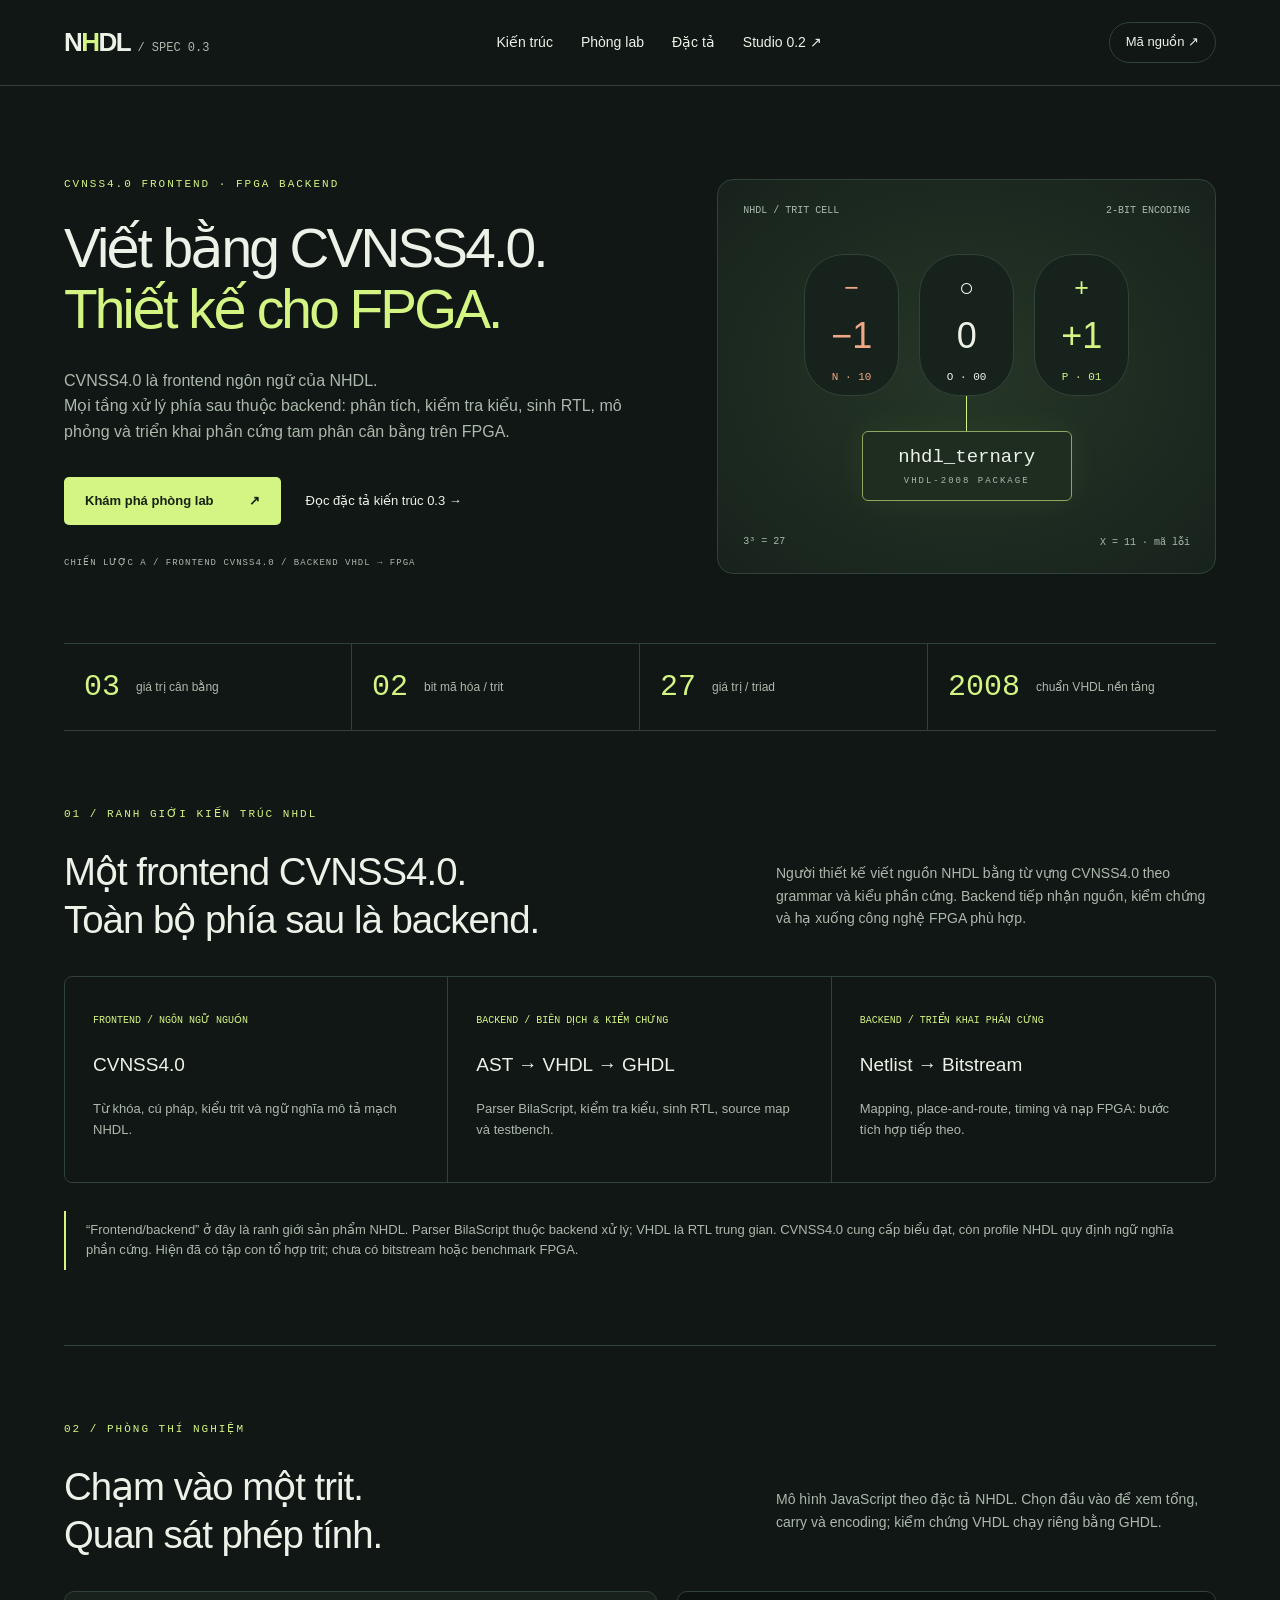
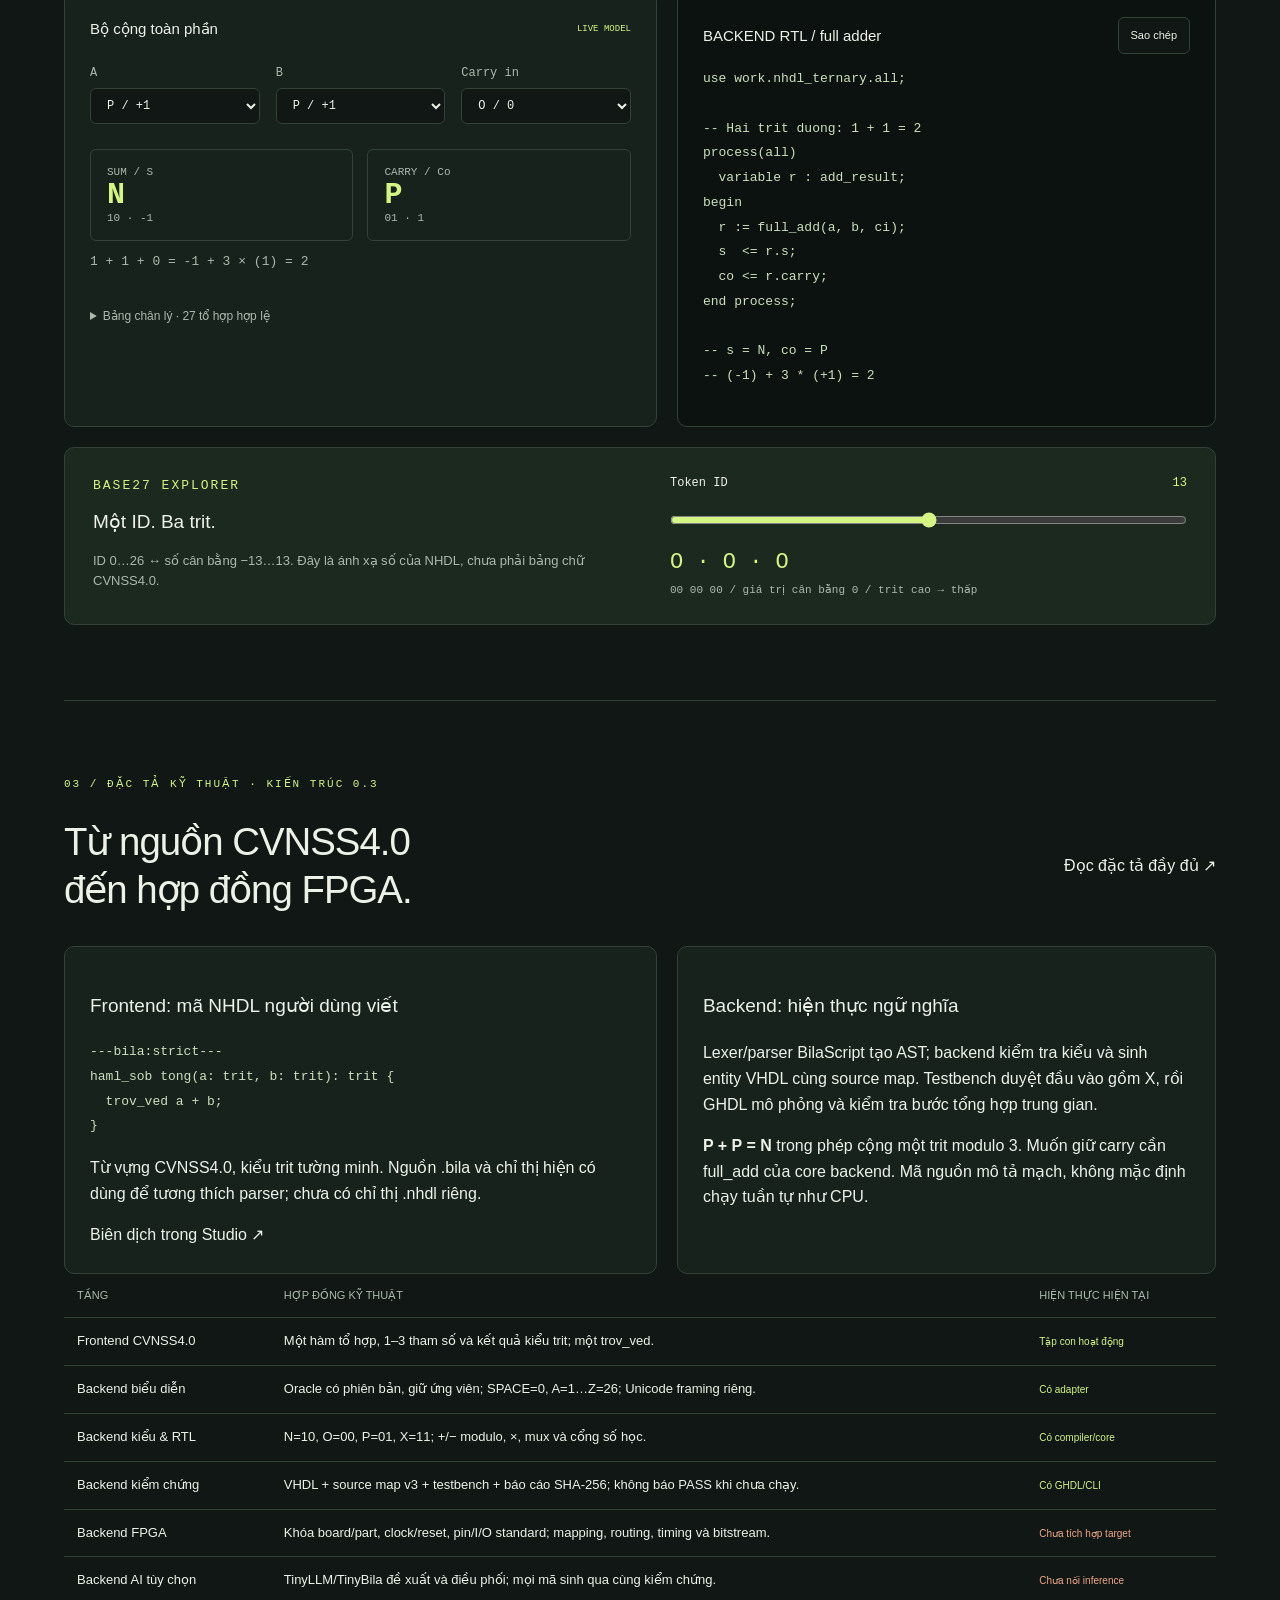
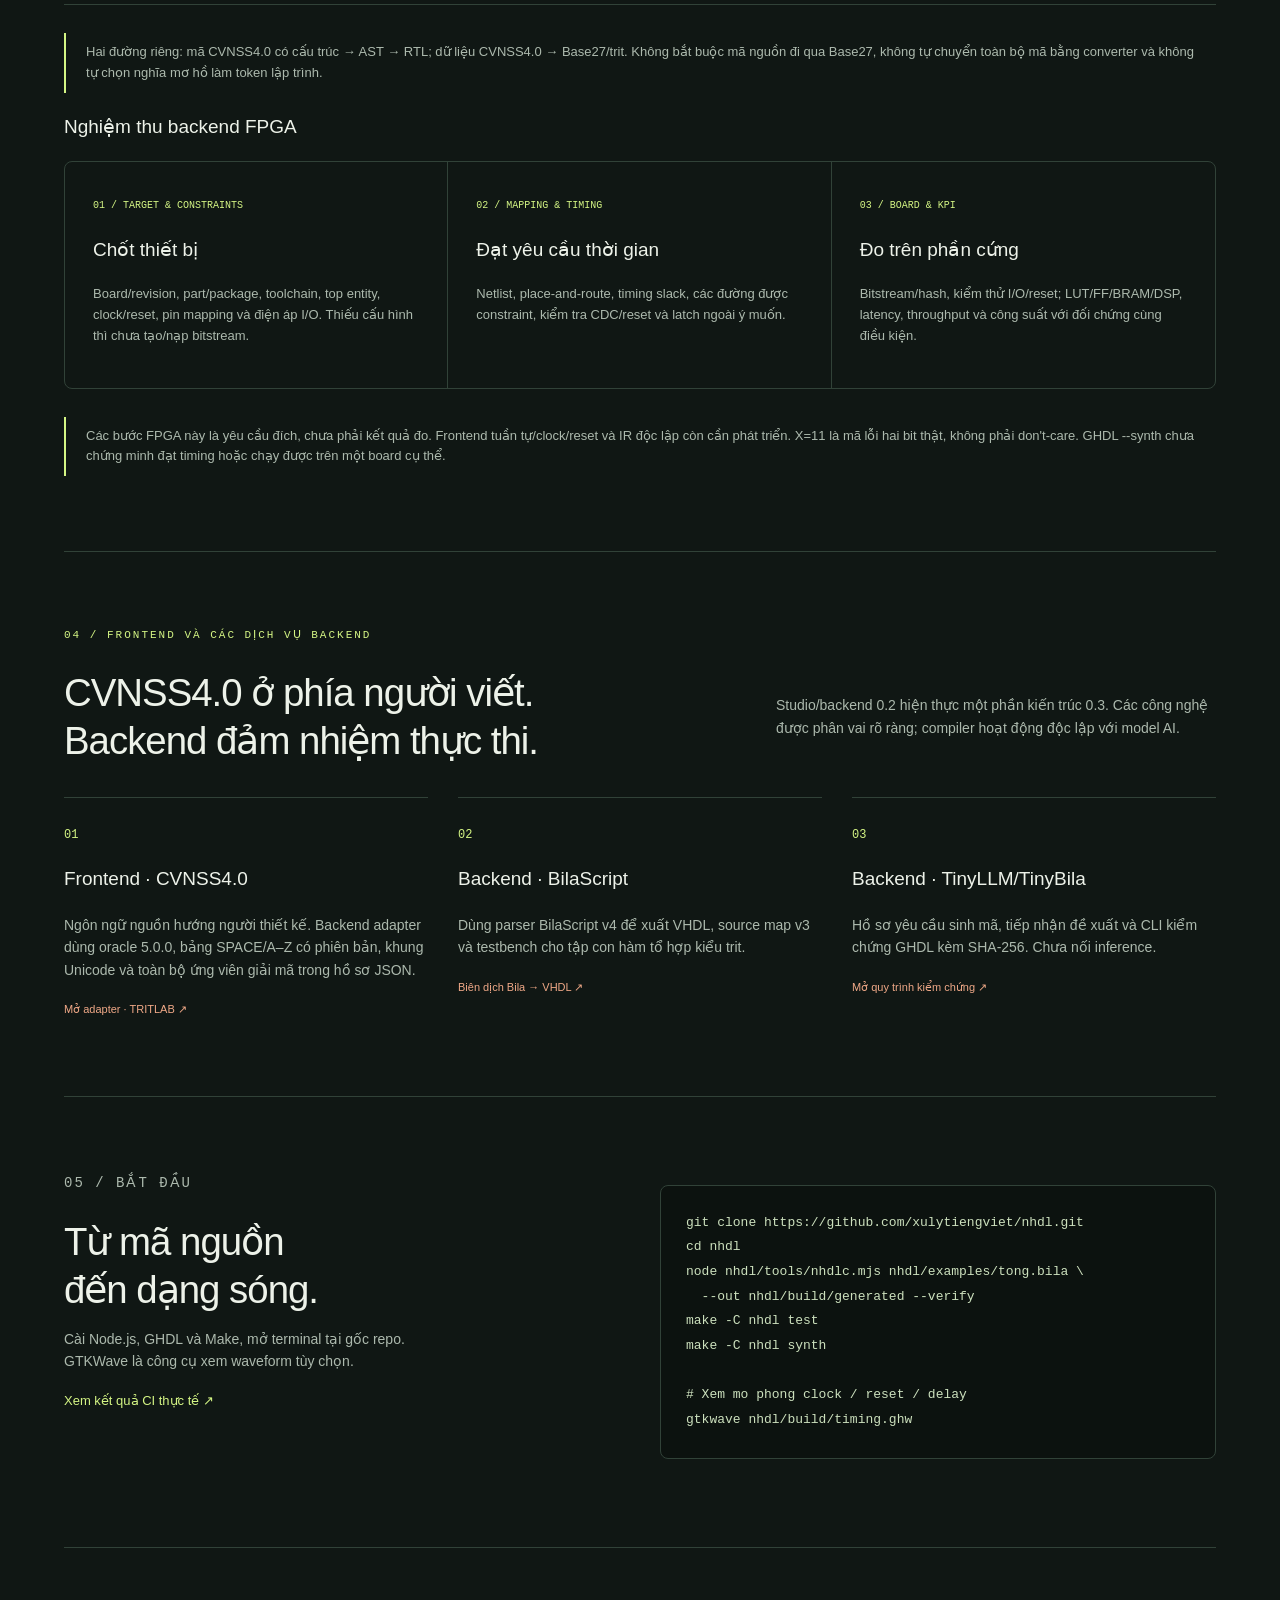
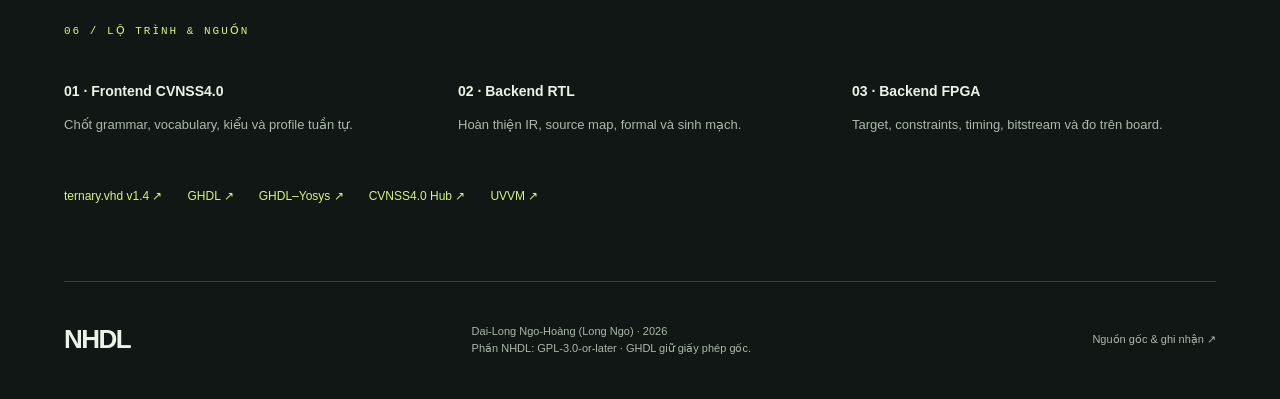
==== commit f0f7b012: "Define CVNSS4.0 as NHDL frontend and specify downstream FPGA backends" ====
--- a/nhdl/site/index.html
+++ b/nhdl/site/index.html
@@ -1,9 +1,9 @@
-<!doctype html><html lang="vi"><head><meta charset="utf-8"><meta name="viewport" content="width=device-width,initial-scale=1"><meta name="description" content="NHDL — đặc tả và phòng thí nghiệm phần cứng tam phân cân bằng trên VHDL-2008."><title>NHDL — Tư duy tam phân. Mô tả phần cứng.</title><link rel="stylesheet" href="style.css"></head><body>
-<header><a class="brand" href="#">N<span>H</span>DL<span class="version"> / 0.2</span></a><nav aria-label="Điều hướng"><a href="#architecture">Kiến trúc</a><a href="#lab">Phòng lab</a><a href="#spec">Đặc tả</a><a href="studio.html">Studio 0.2 ↗</a></nav><a class="source" href="https://github.com/xulytiengviet/nhdl">Mã nguồn ↗</a></header>
-<main><section class="hero"><div><p class="eyebrow">HARDWARE DESCRIPTION · BALANCED TERNARY</p><h1>Tư duy tam phân.<br><span>Mô tả phần cứng.</span></h1><p class="lead">Ba giá trị. Một nền tảng đã được kiểm chứng.<br>NHDL đưa logic −1, 0, +1 vào VHDL-2008, mở đường nghiên cứu phần cứng cho hệ sinh thái tiếng Việt.</p><div class="actions"><a class="button" href="#lab">Khám phá phòng lab <span>↗</span></a><a href="https://github.com/xulytiengviet/nhdl/blob/master/nhdl/docs/SPEC.md">Đọc đặc tả 0.1 →</a></div><p class="note">CHIẾN LƯỢC A / THƯ VIỆN VHDL / NGUYÊN MẪU NGHIÊN CỨU</p></div><div class="schematic" aria-label="Ba trạng thái trit được mã hóa bằng hai bit"><div class="schematic-top">NHDL / TRIT CELL <span>2-BIT ENCODING</span></div><div class="trits"><div class="negative">−<strong>−1</strong><small>N · 10</small></div><div class="zero">○<strong>0</strong><small>O · 00</small></div><div class="positive">+<strong>+1</strong><small>P · 01</small></div></div><div class="wire"></div><div class="chip">nhdl_ternary<small>VHDL-2008 PACKAGE</small></div><div class="schematic-bottom"><span>3³ = 27</span><span>X = 11 · mã lỗi</span></div></div></section>
+<!doctype html><html lang="vi"><head><meta charset="utf-8"><meta name="viewport" content="width=device-width,initial-scale=1"><meta name="description" content="NHDL — frontend CVNSS4.0, backend biên dịch và kiểm chứng phần cứng FPGA."><title>NHDL — Frontend CVNSS4.0 · Backend FPGA</title><link rel="stylesheet" href="style.css"></head><body>
+<header><a class="brand" href="#">N<span>H</span>DL<span class="version"> / SPEC 0.3</span></a><nav aria-label="Điều hướng"><a href="#architecture">Kiến trúc</a><a href="#lab">Phòng lab</a><a href="#spec">Đặc tả</a><a href="studio.html">Studio 0.2 ↗</a></nav><a class="source" href="https://github.com/xulytiengviet/nhdl">Mã nguồn ↗</a></header>
+<main><section class="hero"><div><p class="eyebrow">CVNSS4.0 FRONTEND · FPGA BACKEND</p><h1>Viết bằng CVNSS4.0.<br><span>Thiết kế cho FPGA.</span></h1><p class="lead">CVNSS4.0 là frontend ngôn ngữ của NHDL.<br>Mọi tầng xử lý phía sau thuộc backend: phân tích, kiểm tra kiểu, sinh RTL, mô phỏng và triển khai phần cứng tam phân cân bằng trên FPGA.</p><div class="actions"><a class="button" href="#lab">Khám phá phòng lab <span>↗</span></a><a href="https://github.com/xulytiengviet/nhdl/blob/master/nhdl/docs/SPEC.md">Đọc đặc tả kiến trúc 0.3 →</a></div><p class="note">CHIẾN LƯỢC A / FRONTEND CVNSS4.0 / BACKEND VHDL → FPGA</p></div><div class="schematic" aria-label="Ba trạng thái trit được mã hóa bằng hai bit"><div class="schematic-top">NHDL / TRIT CELL <span>2-BIT ENCODING</span></div><div class="trits"><div class="negative">−<strong>−1</strong><small>N · 10</small></div><div class="zero">○<strong>0</strong><small>O · 00</small></div><div class="positive">+<strong>+1</strong><small>P · 01</small></div></div><div class="wire"></div><div class="chip">nhdl_ternary<small>VHDL-2008 PACKAGE</small></div><div class="schematic-bottom"><span>3³ = 27</span><span>X = 11 · mã lỗi</span></div></div></section>
 <div class="facts"><div><b>03</b><span>giá trị cân bằng</span></div><div><b>02</b><span>bit mã hóa / trit</span></div><div><b>27</b><span>giá trị / triad</span></div><div><b>2008</b><span>chuẩn VHDL nền tảng</span></div></div>
-<section id="architecture"><p class="eyebrow">01 / KIẾN TRÚC</p><div class="section-head"><h2>Mở rộng ngữ nghĩa dữ liệu.<br>Kế thừa mô hình thực thi.</h2><p>Entity, process, tín hiệu và delta cycle tiếp tục thuộc VHDL. NHDL cung cấp kiểu dữ liệu, quy tắc số học và thư viện mạch tam phân.</p></div><div class="pipeline"><div><small>01 · MÔ TẢ</small><h3>NHDL source</h3><p>VHDL hợp lệ + nhdl_ternary</p></div><div><small>02 · KIỂM CHỨNG</small><h3>GHDL</h3><p>Analyze → elaborate → simulate</p></div><div><small>03 · QUAN SÁT</small><h3>Waveform / RTL</h3><p>GTKWave · thử nghiệm synthesis</p></div></div><p class="callout">FPGA nhị phân mô phỏng logic tam phân bằng các bit. Điều này chưa tạo ra transistor tam phân hoặc chứng minh tiết kiệm năng lượng.</p></section>
-<section id="lab"><p class="eyebrow">02 / PHÒNG THÍ NGHIỆM</p><div class="section-head"><h2>Chạm vào một trit.<br>Quan sát phép tính.</h2><p>Mô hình JavaScript theo đặc tả NHDL. Chọn đầu vào để xem tổng, carry và encoding; kiểm chứng VHDL chạy riêng bằng GHDL.</p></div><div class="lab-grid"><div class="panel"><div class="panel-title"><h3>Bộ cộng toàn phần</h3><span>LIVE MODEL</span></div><div class="inputs"><label>A<select id="a"><option value="-1">N / −1</option><option value="0">O / 0</option><option value="1" selected>P / +1</option><option value="X">X / lỗi</option></select></label><label>B<select id="b"><option value="-1">N / −1</option><option value="0">O / 0</option><option value="1" selected>P / +1</option><option value="X">X / lỗi</option></select></label><label>Carry in<select id="ci"><option value="-1">N / −1</option><option value="0" selected>O / 0</option><option value="1">P / +1</option><option value="X">X / lỗi</option></select></label></div><div id="result" aria-live="polite"></div><details><summary>Bảng chân lý · 27 tổ hợp hợp lệ</summary><div class="table-scroll"><table><thead><tr><th>A</th><th>B</th><th>Ci</th><th>S</th><th>Co</th></tr></thead><tbody id="truth"></tbody></table></div></details></div><div class="panel code-panel"><div class="panel-title"><h3>VHDL-2008 / full adder</h3><button id="copy" type="button">Sao chép</button></div><pre><code id="code">use work.nhdl_ternary.all;
+<section id="architecture"><p class="eyebrow">01 / RANH GIỚI KIẾN TRÚC NHDL</p><div class="section-head"><h2>Một frontend CVNSS4.0.<br>Toàn bộ phía sau là backend.</h2><p>Người thiết kế viết nguồn NHDL bằng từ vựng CVNSS4.0 theo grammar và kiểu phần cứng. Backend tiếp nhận nguồn, kiểm chứng và hạ xuống công nghệ FPGA phù hợp.</p></div><div class="pipeline"><div><small>FRONTEND / NGÔN NGỮ NGUỒN</small><h3>CVNSS4.0</h3><p>Từ khóa, cú pháp, kiểu trit và ngữ nghĩa mô tả mạch NHDL.</p></div><div><small>BACKEND / BIÊN DỊCH & KIỂM CHỨNG</small><h3>AST → VHDL → GHDL</h3><p>Parser BilaScript, kiểm tra kiểu, sinh RTL, source map và testbench.</p></div><div><small>BACKEND / TRIỂN KHAI PHẦN CỨNG</small><h3>Netlist → Bitstream</h3><p>Mapping, place-and-route, timing và nạp FPGA: bước tích hợp tiếp theo.</p></div></div><p class="callout">“Frontend/backend” ở đây là ranh giới sản phẩm NHDL. Parser BilaScript thuộc backend xử lý; VHDL là RTL trung gian. CVNSS4.0 cung cấp biểu đạt, còn profile NHDL quy định ngữ nghĩa phần cứng. Hiện đã có tập con tổ hợp trit; chưa có bitstream hoặc benchmark FPGA.</p></section>
+<section id="lab"><p class="eyebrow">02 / PHÒNG THÍ NGHIỆM</p><div class="section-head"><h2>Chạm vào một trit.<br>Quan sát phép tính.</h2><p>Mô hình JavaScript theo đặc tả NHDL. Chọn đầu vào để xem tổng, carry và encoding; kiểm chứng VHDL chạy riêng bằng GHDL.</p></div><div class="lab-grid"><div class="panel"><div class="panel-title"><h3>Bộ cộng toàn phần</h3><span>LIVE MODEL</span></div><div class="inputs"><label>A<select id="a"><option value="-1">N / −1</option><option value="0">O / 0</option><option value="1" selected>P / +1</option><option value="X">X / lỗi</option></select></label><label>B<select id="b"><option value="-1">N / −1</option><option value="0">O / 0</option><option value="1" selected>P / +1</option><option value="X">X / lỗi</option></select></label><label>Carry in<select id="ci"><option value="-1">N / −1</option><option value="0" selected>O / 0</option><option value="1">P / +1</option><option value="X">X / lỗi</option></select></label></div><div id="result" aria-live="polite"></div><details><summary>Bảng chân lý · 27 tổ hợp hợp lệ</summary><div class="table-scroll"><table><thead><tr><th>A</th><th>B</th><th>Ci</th><th>S</th><th>Co</th></tr></thead><tbody id="truth"></tbody></table></div></details></div><div class="panel code-panel"><div class="panel-title"><h3>BACKEND RTL / full adder</h3><button id="copy" type="button">Sao chép</button></div><pre><code id="code">use work.nhdl_ternary.all;
 
 -- Hai trit duong: 1 + 1 = 2
 process(all)
@@ -17,13 +17,18 @@
 -- s = N, co = P
 -- (-1) + 3 * (+1) = 2</code></pre><p id="copy-status" role="status"></p></div></div>
 <div class="base27"><div><p class="eyebrow">BASE27 EXPLORER</p><h3>Một ID. Ba trit.</h3><p>ID 0…26 ↔ số cân bằng −13…13. Đây là ánh xạ số của NHDL, chưa phải bảng chữ CVNSS4.0.</p></div><div><label for="id27">Token ID <output id="id-value">13</output></label><input id="id27" type="range" min="0" max="26" value="13"><div id="triad" aria-live="polite"></div></div></div></section>
-<section id="spec"><p class="eyebrow">03 / HỢP ĐỒNG KỸ THUẬT</p><div class="section-head"><h2>Rõ từng trạng thái.<br>Rõ từng giới hạn.</h2><a href="https://github.com/xulytiengviet/nhdl/blob/master/nhdl/docs/SPEC.md">Đặc tả đầy đủ ↗</a></div><div class="table-scroll"><table class="spec-table"><thead><tr><th>Thành phần</th><th>Quy định NHDL 0.1</th><th>Trạng thái</th></tr></thead><tbody><tr><td>FakeTrit / FakeTriad</td><td>2 bit / 6 bit; N=10, O=00, P=01, X=11</td><td><span class="tag">Đã hiện thực</span></td></tr><tr><td>Gates & arithmetic</td><td>BUF, STI, INC, DEC, MIN, MAX, CMP, MUX, +, −, ×; full/half adder</td><td><span class="tag">Có testbench</span></td></tr><tr><td>Unknown / error</td><td>X lan truyền; mux chỉ xét nhánh được chọn. X không phải U/Z của std_logic.</td><td><span class="tag">Quy định rõ</span></td></tr><tr><td>So sánh và overflow</td><td>Dùng tcmp cho thứ tự số học; +/− bỏ carry, full_add giữ carry.</td><td><span class="tag">Quy định rõ</span></td></tr><tr><td>Clock & timing</td><td>rising_edge(std_logic), reset đồng bộ. after chỉ dùng mô phỏng.</td><td><span class="tag">Có ví dụ</span></td></tr><tr><td>FPGA / ASIC</td><td>Kiểm tra frontend synthesis; chưa đo LUT, FF, Fmax, công suất hoặc ASIC.</td><td><span class="tag pending">Cần benchmark</span></td></tr></tbody></table></div></section>
-<section id="ecosystem"><p class="eyebrow">04 / HỆ SINH THÁI TIẾNG VIỆT</p><div class="section-head"><h2>Từ biểu đạt tiếng Việt<br>đến mô hình phần cứng.</h2><p>Adapter CVNSS4.0 và backend BilaScript RTL đã hoạt động trong Studio 0.2. Tầng model inference vẫn chưa kết nối.</p></div><div class="eco"><article><span>01</span><h3>CVNSS4.0</h3><p>Oracle 5.0.0, bảng SPACE/A–Z có phiên bản, khung Unicode và toàn bộ ứng viên giải mã trong hồ sơ JSON.</p><small><a href="studio.html#vietnamese">Mở adapter · TRITLAB ↗</a></small></article><article><span>02</span><h3>BilaScript</h3><p>Dùng parser BilaScript v4 để xuất VHDL, source map v3 và testbench cho tập con hàm tổ hợp kiểu trit.</p><small><a href="studio.html#frontend">Biên dịch Bila → VHDL ↗</a></small></article><article><span>03</span><h3>TinyLLM / TinyBila</h3><p>Hồ sơ yêu cầu sinh mã, tiếp nhận đề xuất và CLI kiểm chứng GHDL kèm SHA-256. Chưa nối inference.</p><small><a href="studio.html#assistant">Mở quy trình kiểm chứng ↗</a></small></article></div></section>
-<section id="start" class="getting-started"><div><p class="eyebrow">05 / BẮT ĐẦU</p><h2>Từ mã nguồn<br>đến dạng sóng.</h2><p>Cài GHDL và Make, mở terminal tại gốc repo.<br>GTKWave là công cụ xem waveform tùy chọn.</p><a href="https://github.com/xulytiengviet/nhdl/actions/workflows/nhdl.yml">Xem kết quả CI thực tế ↗</a></div><pre><code>git clone https://github.com/xulytiengviet/nhdl.git
+<section id="spec"><p class="eyebrow">03 / ĐẶC TẢ KỸ THUẬT · KIẾN TRÚC 0.3</p><div class="section-head"><h2>Từ nguồn CVNSS4.0<br>đến hợp đồng FPGA.</h2><a href="https://github.com/xulytiengviet/nhdl/blob/master/nhdl/docs/SPEC.md">Đọc đặc tả đầy đủ ↗</a></div><div class="lab-grid"><div class="panel"><h3>Frontend: mã NHDL người dùng viết</h3><pre><code>---bila:strict---
+haml_sob tong(a: trit, b: trit): trit {
+  trov_ved a + b;
+}</code></pre><p>Từ vựng CVNSS4.0, kiểu trit tường minh. Nguồn .bila và chỉ thị hiện có dùng để tương thích parser; chưa có chỉ thị .nhdl riêng.</p><a href="studio.html#frontend">Biên dịch trong Studio ↗</a></div><div class="panel"><h3>Backend: hiện thực ngữ nghĩa</h3><p>Lexer/parser BilaScript tạo AST; backend kiểm tra kiểu và sinh entity VHDL cùng source map. Testbench duyệt đầu vào gồm X, rồi GHDL mô phỏng và kiểm tra bước tổng hợp trung gian.</p><p><b>P + P = N</b> trong phép cộng một trit modulo 3. Muốn giữ carry cần full_add của core backend. Mã nguồn mô tả mạch, không mặc định chạy tuần tự như CPU.</p></div></div><div class="table-scroll"><table class="spec-table"><thead><tr><th>Tầng</th><th>Hợp đồng kỹ thuật</th><th>Hiện thực hiện tại</th></tr></thead><tbody><tr><td>Frontend CVNSS4.0</td><td>Một hàm tổ hợp, 1–3 tham số và kết quả kiểu trit; một trov_ved.</td><td><span class="tag">Tập con hoạt động</span></td></tr><tr><td>Backend biểu diễn</td><td>Oracle có phiên bản, giữ ứng viên; SPACE=0, A=1…Z=26; Unicode framing riêng.</td><td><span class="tag">Có adapter</span></td></tr><tr><td>Backend kiểu & RTL</td><td>N=10, O=00, P=01, X=11; +/− modulo, ×, mux và cổng số học.</td><td><span class="tag">Có compiler/core</span></td></tr><tr><td>Backend kiểm chứng</td><td>VHDL + source map v3 + testbench + báo cáo SHA-256; không báo PASS khi chưa chạy.</td><td><span class="tag">Có GHDL/CLI</span></td></tr><tr><td>Backend FPGA</td><td>Khóa board/part, clock/reset, pin/I/O standard; mapping, routing, timing và bitstream.</td><td><span class="tag pending">Chưa tích hợp target</span></td></tr><tr><td>Backend AI tùy chọn</td><td>TinyLLM/TinyBila đề xuất và điều phối; mọi mã sinh qua cùng kiểm chứng.</td><td><span class="tag pending">Chưa nối inference</span></td></tr></tbody></table></div><p class="callout">Hai đường riêng: mã CVNSS4.0 có cấu trúc → AST → RTL; dữ liệu CVNSS4.0 → Base27/trit. Không bắt buộc mã nguồn đi qua Base27, không tự chuyển toàn bộ mã bằng converter và không tự chọn nghĩa mơ hồ làm token lập trình.</p><h3>Nghiệm thu backend FPGA</h3><div class="pipeline"><div><small>01 / TARGET & CONSTRAINTS</small><h3>Chốt thiết bị</h3><p>Board/revision, part/package, toolchain, top entity, clock/reset, pin mapping và điện áp I/O. Thiếu cấu hình thì chưa tạo/nạp bitstream.</p></div><div><small>02 / MAPPING & TIMING</small><h3>Đạt yêu cầu thời gian</h3><p>Netlist, place-and-route, timing slack, các đường được constraint, kiểm tra CDC/reset và latch ngoài ý muốn.</p></div><div><small>03 / BOARD & KPI</small><h3>Đo trên phần cứng</h3><p>Bitstream/hash, kiểm thử I/O/reset; LUT/FF/BRAM/DSP, latency, throughput và công suất với đối chứng cùng điều kiện.</p></div></div><p class="callout">Các bước FPGA này là yêu cầu đích, chưa phải kết quả đo. Frontend tuần tự/clock/reset và IR độc lập còn cần phát triển. X=11 là mã lỗi hai bit thật, không phải don't-care. GHDL --synth chưa chứng minh đạt timing hoặc chạy được trên một board cụ thể.</p></section>
+<section id="ecosystem"><p class="eyebrow">04 / FRONTEND VÀ CÁC DỊCH VỤ BACKEND</p><div class="section-head"><h2>CVNSS4.0 ở phía người viết.<br>Backend đảm nhiệm thực thi.</h2><p>Studio/backend 0.2 hiện thực một phần kiến trúc 0.3. Các công nghệ được phân vai rõ ràng; compiler hoạt động độc lập với model AI.</p></div><div class="eco"><article><span>01</span><h3>Frontend · CVNSS4.0</h3><p>Ngôn ngữ nguồn hướng người thiết kế. Backend adapter dùng oracle 5.0.0, bảng SPACE/A–Z có phiên bản, khung Unicode và toàn bộ ứng viên giải mã trong hồ sơ JSON.</p><small><a href="studio.html#vietnamese">Mở adapter · TRITLAB ↗</a></small></article><article><span>02</span><h3>Backend · BilaScript</h3><p>Dùng parser BilaScript v4 để xuất VHDL, source map v3 và testbench cho tập con hàm tổ hợp kiểu trit.</p><small><a href="studio.html#frontend">Biên dịch Bila → VHDL ↗</a></small></article><article><span>03</span><h3>Backend · TinyLLM/TinyBila</h3><p>Hồ sơ yêu cầu sinh mã, tiếp nhận đề xuất và CLI kiểm chứng GHDL kèm SHA-256. Chưa nối inference.</p><small><a href="studio.html#assistant">Mở quy trình kiểm chứng ↗</a></small></article></div></section>
+<section id="start" class="getting-started"><div><p class="eyebrow">05 / BẮT ĐẦU</p><h2>Từ mã nguồn<br>đến dạng sóng.</h2><p>Cài Node.js, GHDL và Make, mở terminal tại gốc repo.<br>GTKWave là công cụ xem waveform tùy chọn.</p><a href="https://github.com/xulytiengviet/nhdl/actions/workflows/nhdl.yml">Xem kết quả CI thực tế ↗</a></div><pre><code>git clone https://github.com/xulytiengviet/nhdl.git
 cd nhdl
+node nhdl/tools/nhdlc.mjs nhdl/examples/tong.bila \
+  --out nhdl/build/generated --verify
 make -C nhdl test
 make -C nhdl synth
 
 # Xem mo phong clock / reset / delay
 gtkwave nhdl/build/timing.ghw</code></pre></section>
-<section><p class="eyebrow">06 / LỘ TRÌNH & NGUỒN</p><div class="roadmap"><p><b>01 · Nền tảng</b><span>Gói VHDL, số học, ví dụ và kiểm thử.</span></p><p><b>02 · Adapter</b><span>Chốt bảng ký hiệu, framing và hợp đồng frontend.</span></p><p><b>03 · Đánh giá</b><span>Formal, FPGA, đối chứng nhị phân và đo năng lượng.</span></p></div><div class="references"><a href="https://gitlab.com/ternary/ternary/-/blob/master/vhdl/ternary.vhd">ternary.vhd v1.4 ↗</a><a href="https://ghdl.github.io/ghdl/">GHDL ↗</a><a href="https://github.com/ghdl/ghdl-yosys-plugin">GHDL–Yosys ↗</a><a href="https://github.com/xulytiengviet/CVNSS40_Tutor">CVNSS4.0 Hub ↗</a><a href="https://github.com/UVVM/UVVM">UVVM ↗</a></div></section></main><footer><a class="brand" href="#">NHDL</a><p>Dai‑Long Ngo‑Hoàng (Long Ngo) · 2026<br>Phần NHDL: GPL-3.0-or-later · GHDL giữ giấy phép gốc.</p><a href="https://github.com/xulytiengviet/nhdl/blob/master/nhdl/NOTICE.md">Nguồn gốc & ghi nhận ↗</a></footer><script src="model.js"></script><script src="app.js"></script></body></html>
+<section><p class="eyebrow">06 / LỘ TRÌNH & NGUỒN</p><div class="roadmap"><p><b>01 · Frontend CVNSS4.0</b><span>Chốt grammar, vocabulary, kiểu và profile tuần tự.</span></p><p><b>02 · Backend RTL</b><span>Hoàn thiện IR, source map, formal và sinh mạch.</span></p><p><b>03 · Backend FPGA</b><span>Target, constraints, timing, bitstream và đo trên board.</span></p></div><div class="references"><a href="https://gitlab.com/ternary/ternary/-/blob/master/vhdl/ternary.vhd">ternary.vhd v1.4 ↗</a><a href="https://ghdl.github.io/ghdl/">GHDL ↗</a><a href="https://github.com/ghdl/ghdl-yosys-plugin">GHDL–Yosys ↗</a><a href="https://github.com/xulytiengviet/CVNSS40_Tutor">CVNSS4.0 Hub ↗</a><a href="https://github.com/UVVM/UVVM">UVVM ↗</a></div></section></main><footer><a class="brand" href="#">NHDL</a><p>Dai‑Long Ngo‑Hoàng (Long Ngo) · 2026<br>Phần NHDL: GPL-3.0-or-later · GHDL giữ giấy phép gốc.</p><a href="https://github.com/xulytiengviet/nhdl/blob/master/nhdl/NOTICE.md">Nguồn gốc & ghi nhận ↗</a></footer><script src="model.js"></script><script src="app.js"></script></body></html>
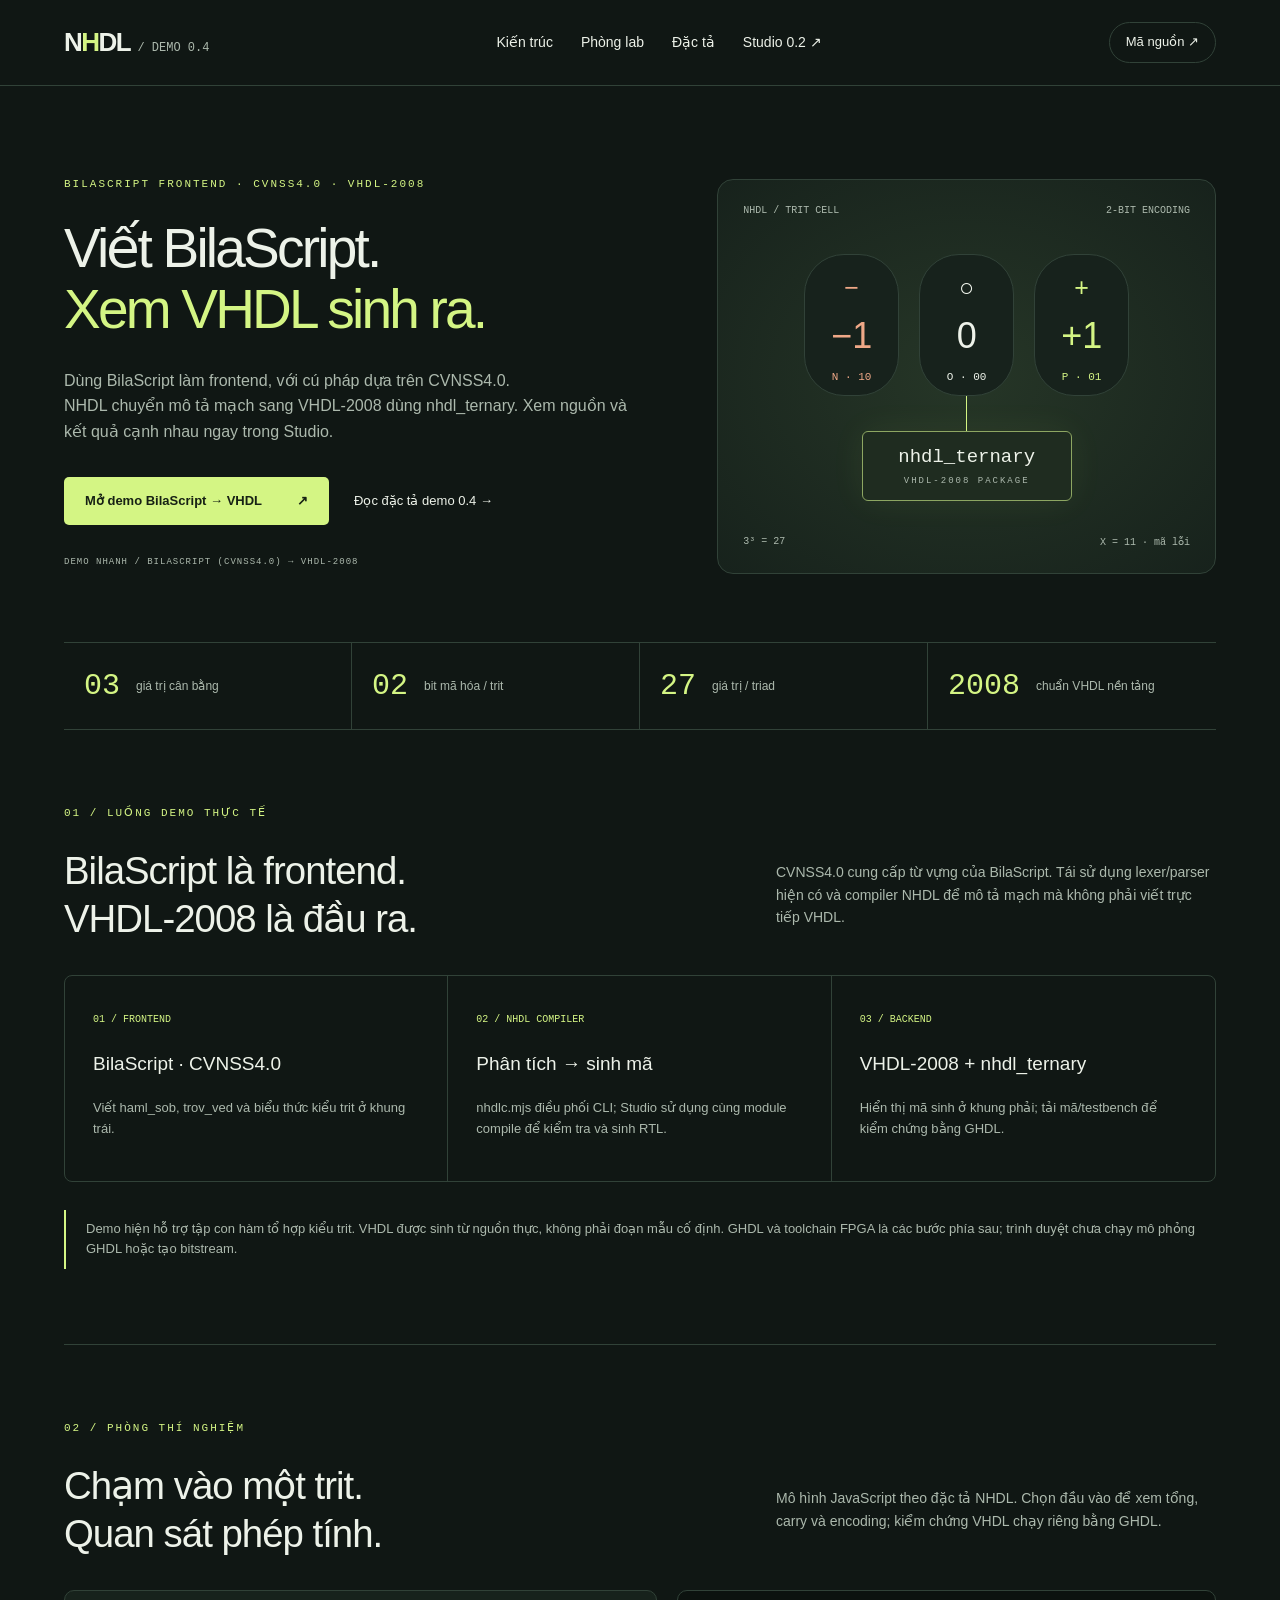
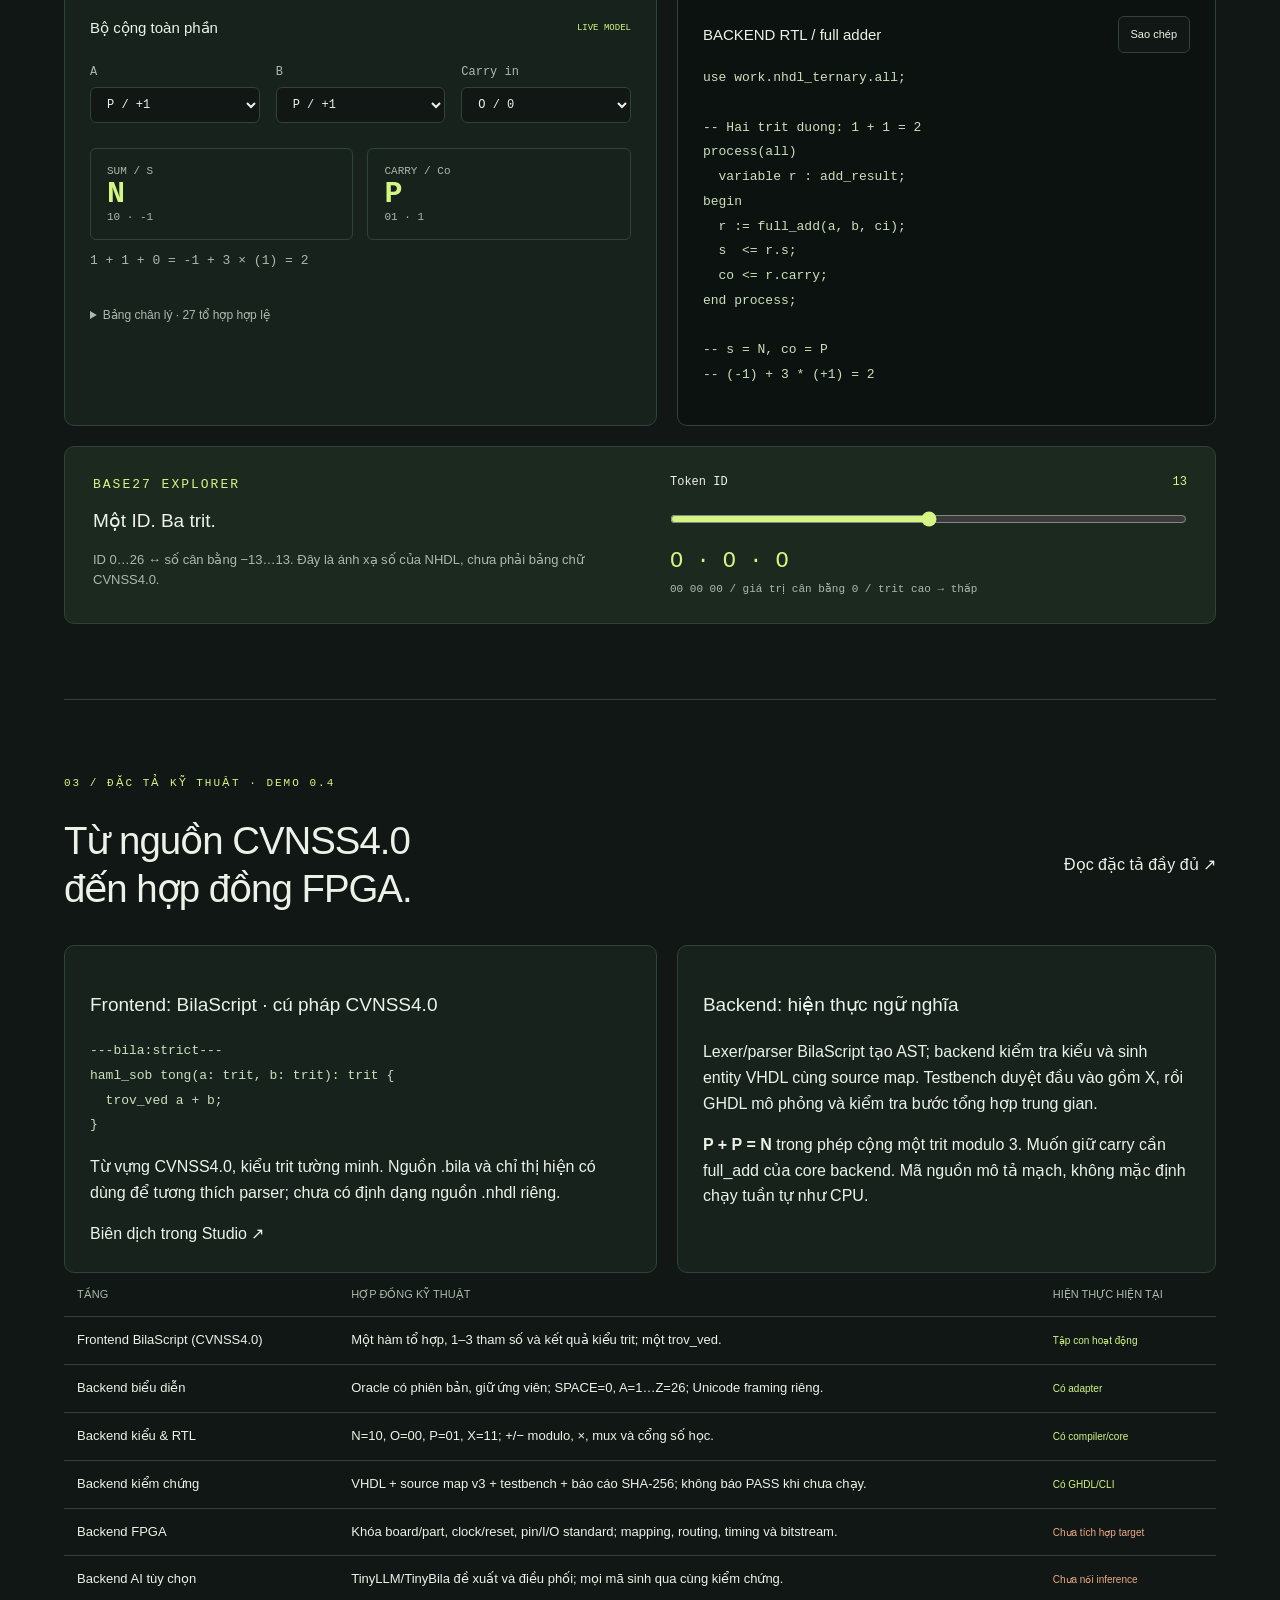
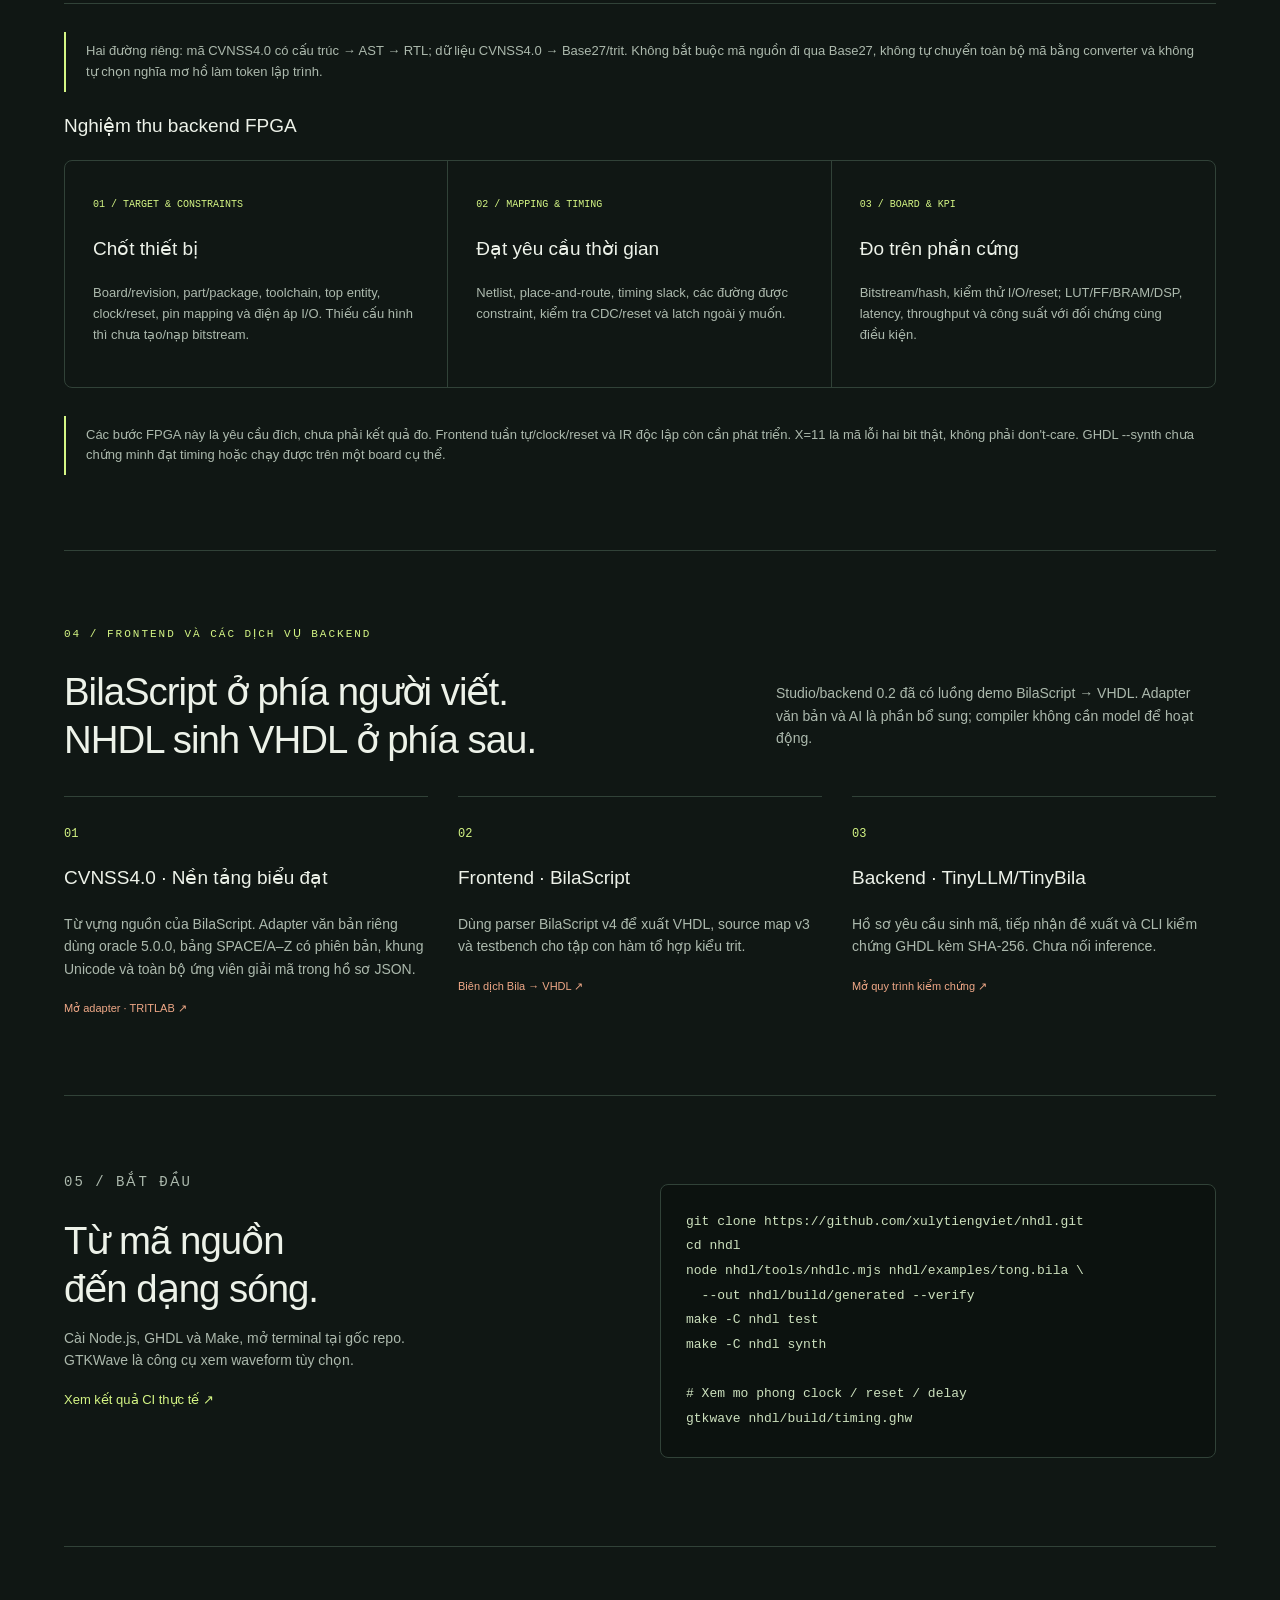
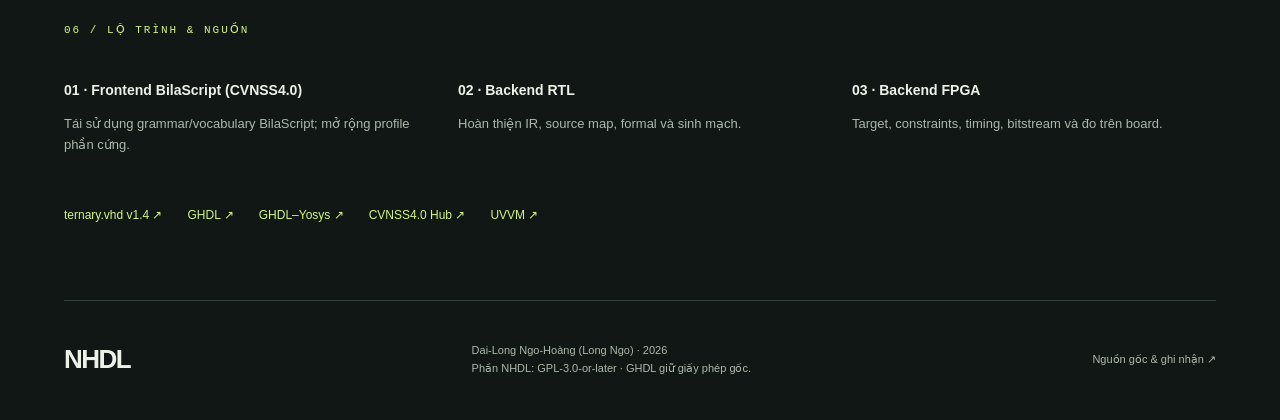
==== commit 2dd81a0c: "Focus NHDL demo on BilaScript frontend and side-by-side generated VHDL" ====
--- a/nhdl/site/index.html
+++ b/nhdl/site/index.html
@@ -1,8 +1,8 @@
-<!doctype html><html lang="vi"><head><meta charset="utf-8"><meta name="viewport" content="width=device-width,initial-scale=1"><meta name="description" content="NHDL — frontend CVNSS4.0, backend biên dịch và kiểm chứng phần cứng FPGA."><title>NHDL — Frontend CVNSS4.0 · Backend FPGA</title><link rel="stylesheet" href="style.css"></head><body>
-<header><a class="brand" href="#">N<span>H</span>DL<span class="version"> / SPEC 0.3</span></a><nav aria-label="Điều hướng"><a href="#architecture">Kiến trúc</a><a href="#lab">Phòng lab</a><a href="#spec">Đặc tả</a><a href="studio.html">Studio 0.2 ↗</a></nav><a class="source" href="https://github.com/xulytiengviet/nhdl">Mã nguồn ↗</a></header>
-<main><section class="hero"><div><p class="eyebrow">CVNSS4.0 FRONTEND · FPGA BACKEND</p><h1>Viết bằng CVNSS4.0.<br><span>Thiết kế cho FPGA.</span></h1><p class="lead">CVNSS4.0 là frontend ngôn ngữ của NHDL.<br>Mọi tầng xử lý phía sau thuộc backend: phân tích, kiểm tra kiểu, sinh RTL, mô phỏng và triển khai phần cứng tam phân cân bằng trên FPGA.</p><div class="actions"><a class="button" href="#lab">Khám phá phòng lab <span>↗</span></a><a href="https://github.com/xulytiengviet/nhdl/blob/master/nhdl/docs/SPEC.md">Đọc đặc tả kiến trúc 0.3 →</a></div><p class="note">CHIẾN LƯỢC A / FRONTEND CVNSS4.0 / BACKEND VHDL → FPGA</p></div><div class="schematic" aria-label="Ba trạng thái trit được mã hóa bằng hai bit"><div class="schematic-top">NHDL / TRIT CELL <span>2-BIT ENCODING</span></div><div class="trits"><div class="negative">−<strong>−1</strong><small>N · 10</small></div><div class="zero">○<strong>0</strong><small>O · 00</small></div><div class="positive">+<strong>+1</strong><small>P · 01</small></div></div><div class="wire"></div><div class="chip">nhdl_ternary<small>VHDL-2008 PACKAGE</small></div><div class="schematic-bottom"><span>3³ = 27</span><span>X = 11 · mã lỗi</span></div></div></section>
+<!doctype html><html lang="vi"><head><meta charset="utf-8"><meta name="viewport" content="width=device-width,initial-scale=1"><meta name="description" content="NHDL — demo BilaScript frontend dựa trên CVNSS4.0, biên dịch sang VHDL-2008."><title>NHDL — BilaScript (CVNSS4.0) → VHDL-2008</title><link rel="stylesheet" href="style.css"></head><body>
+<header><a class="brand" href="#">N<span>H</span>DL<span class="version"> / DEMO 0.4</span></a><nav aria-label="Điều hướng"><a href="#architecture">Kiến trúc</a><a href="#lab">Phòng lab</a><a href="#spec">Đặc tả</a><a href="studio.html">Studio 0.2 ↗</a></nav><a class="source" href="https://github.com/xulytiengviet/nhdl">Mã nguồn ↗</a></header>
+<main><section class="hero"><div><p class="eyebrow">BILASCRIPT FRONTEND · CVNSS4.0 · VHDL-2008</p><h1>Viết BilaScript.<br><span>Xem VHDL sinh ra.</span></h1><p class="lead">Dùng BilaScript làm frontend, với cú pháp dựa trên CVNSS4.0.<br>NHDL chuyển mô tả mạch sang VHDL-2008 dùng nhdl_ternary. Xem nguồn và kết quả cạnh nhau ngay trong Studio.</p><div class="actions"><a class="button" href="studio.html#frontend">Mở demo BilaScript → VHDL <span>↗</span></a><a href="https://github.com/xulytiengviet/nhdl/blob/master/nhdl/docs/SPEC.md">Đọc đặc tả demo 0.4 →</a></div><p class="note">DEMO NHANH / BILASCRIPT (CVNSS4.0) → VHDL-2008</p></div><div class="schematic" aria-label="Ba trạng thái trit được mã hóa bằng hai bit"><div class="schematic-top">NHDL / TRIT CELL <span>2-BIT ENCODING</span></div><div class="trits"><div class="negative">−<strong>−1</strong><small>N · 10</small></div><div class="zero">○<strong>0</strong><small>O · 00</small></div><div class="positive">+<strong>+1</strong><small>P · 01</small></div></div><div class="wire"></div><div class="chip">nhdl_ternary<small>VHDL-2008 PACKAGE</small></div><div class="schematic-bottom"><span>3³ = 27</span><span>X = 11 · mã lỗi</span></div></div></section>
 <div class="facts"><div><b>03</b><span>giá trị cân bằng</span></div><div><b>02</b><span>bit mã hóa / trit</span></div><div><b>27</b><span>giá trị / triad</span></div><div><b>2008</b><span>chuẩn VHDL nền tảng</span></div></div>
-<section id="architecture"><p class="eyebrow">01 / RANH GIỚI KIẾN TRÚC NHDL</p><div class="section-head"><h2>Một frontend CVNSS4.0.<br>Toàn bộ phía sau là backend.</h2><p>Người thiết kế viết nguồn NHDL bằng từ vựng CVNSS4.0 theo grammar và kiểu phần cứng. Backend tiếp nhận nguồn, kiểm chứng và hạ xuống công nghệ FPGA phù hợp.</p></div><div class="pipeline"><div><small>FRONTEND / NGÔN NGỮ NGUỒN</small><h3>CVNSS4.0</h3><p>Từ khóa, cú pháp, kiểu trit và ngữ nghĩa mô tả mạch NHDL.</p></div><div><small>BACKEND / BIÊN DỊCH & KIỂM CHỨNG</small><h3>AST → VHDL → GHDL</h3><p>Parser BilaScript, kiểm tra kiểu, sinh RTL, source map và testbench.</p></div><div><small>BACKEND / TRIỂN KHAI PHẦN CỨNG</small><h3>Netlist → Bitstream</h3><p>Mapping, place-and-route, timing và nạp FPGA: bước tích hợp tiếp theo.</p></div></div><p class="callout">“Frontend/backend” ở đây là ranh giới sản phẩm NHDL. Parser BilaScript thuộc backend xử lý; VHDL là RTL trung gian. CVNSS4.0 cung cấp biểu đạt, còn profile NHDL quy định ngữ nghĩa phần cứng. Hiện đã có tập con tổ hợp trit; chưa có bitstream hoặc benchmark FPGA.</p></section>
+<section id="architecture"><p class="eyebrow">01 / LUỒNG DEMO THỰC TẾ</p><div class="section-head"><h2>BilaScript là frontend.<br>VHDL-2008 là đầu ra.</h2><p>CVNSS4.0 cung cấp từ vựng của BilaScript. Tái sử dụng lexer/parser hiện có và compiler NHDL để mô tả mạch mà không phải viết trực tiếp VHDL.</p></div><div class="pipeline"><div><small>01 / FRONTEND</small><h3>BilaScript · CVNSS4.0</h3><p>Viết haml_sob, trov_ved và biểu thức kiểu trit ở khung trái.</p></div><div><small>02 / NHDL COMPILER</small><h3>Phân tích → sinh mã</h3><p>nhdlc.mjs điều phối CLI; Studio sử dụng cùng module compile để kiểm tra và sinh RTL.</p></div><div><small>03 / BACKEND</small><h3>VHDL-2008 + nhdl_ternary</h3><p>Hiển thị mã sinh ở khung phải; tải mã/testbench để kiểm chứng bằng GHDL.</p></div></div><p class="callout">Demo hiện hỗ trợ tập con hàm tổ hợp kiểu trit. VHDL được sinh từ nguồn thực, không phải đoạn mẫu cố định. GHDL và toolchain FPGA là các bước phía sau; trình duyệt chưa chạy mô phỏng GHDL hoặc tạo bitstream.</p></section>
 <section id="lab"><p class="eyebrow">02 / PHÒNG THÍ NGHIỆM</p><div class="section-head"><h2>Chạm vào một trit.<br>Quan sát phép tính.</h2><p>Mô hình JavaScript theo đặc tả NHDL. Chọn đầu vào để xem tổng, carry và encoding; kiểm chứng VHDL chạy riêng bằng GHDL.</p></div><div class="lab-grid"><div class="panel"><div class="panel-title"><h3>Bộ cộng toàn phần</h3><span>LIVE MODEL</span></div><div class="inputs"><label>A<select id="a"><option value="-1">N / −1</option><option value="0">O / 0</option><option value="1" selected>P / +1</option><option value="X">X / lỗi</option></select></label><label>B<select id="b"><option value="-1">N / −1</option><option value="0">O / 0</option><option value="1" selected>P / +1</option><option value="X">X / lỗi</option></select></label><label>Carry in<select id="ci"><option value="-1">N / −1</option><option value="0" selected>O / 0</option><option value="1">P / +1</option><option value="X">X / lỗi</option></select></label></div><div id="result" aria-live="polite"></div><details><summary>Bảng chân lý · 27 tổ hợp hợp lệ</summary><div class="table-scroll"><table><thead><tr><th>A</th><th>B</th><th>Ci</th><th>S</th><th>Co</th></tr></thead><tbody id="truth"></tbody></table></div></details></div><div class="panel code-panel"><div class="panel-title"><h3>BACKEND RTL / full adder</h3><button id="copy" type="button">Sao chép</button></div><pre><code id="code">use work.nhdl_ternary.all;
 
 -- Hai trit duong: 1 + 1 = 2
@@ -17,11 +17,11 @@
 -- s = N, co = P
 -- (-1) + 3 * (+1) = 2</code></pre><p id="copy-status" role="status"></p></div></div>
 <div class="base27"><div><p class="eyebrow">BASE27 EXPLORER</p><h3>Một ID. Ba trit.</h3><p>ID 0…26 ↔ số cân bằng −13…13. Đây là ánh xạ số của NHDL, chưa phải bảng chữ CVNSS4.0.</p></div><div><label for="id27">Token ID <output id="id-value">13</output></label><input id="id27" type="range" min="0" max="26" value="13"><div id="triad" aria-live="polite"></div></div></div></section>
-<section id="spec"><p class="eyebrow">03 / ĐẶC TẢ KỸ THUẬT · KIẾN TRÚC 0.3</p><div class="section-head"><h2>Từ nguồn CVNSS4.0<br>đến hợp đồng FPGA.</h2><a href="https://github.com/xulytiengviet/nhdl/blob/master/nhdl/docs/SPEC.md">Đọc đặc tả đầy đủ ↗</a></div><div class="lab-grid"><div class="panel"><h3>Frontend: mã NHDL người dùng viết</h3><pre><code>---bila:strict---
+<section id="spec"><p class="eyebrow">03 / ĐẶC TẢ KỸ THUẬT · DEMO 0.4</p><div class="section-head"><h2>Từ nguồn CVNSS4.0<br>đến hợp đồng FPGA.</h2><a href="https://github.com/xulytiengviet/nhdl/blob/master/nhdl/docs/SPEC.md">Đọc đặc tả đầy đủ ↗</a></div><div class="lab-grid"><div class="panel"><h3>Frontend: BilaScript · cú pháp CVNSS4.0</h3><pre><code>---bila:strict---
 haml_sob tong(a: trit, b: trit): trit {
   trov_ved a + b;
-}</code></pre><p>Từ vựng CVNSS4.0, kiểu trit tường minh. Nguồn .bila và chỉ thị hiện có dùng để tương thích parser; chưa có chỉ thị .nhdl riêng.</p><a href="studio.html#frontend">Biên dịch trong Studio ↗</a></div><div class="panel"><h3>Backend: hiện thực ngữ nghĩa</h3><p>Lexer/parser BilaScript tạo AST; backend kiểm tra kiểu và sinh entity VHDL cùng source map. Testbench duyệt đầu vào gồm X, rồi GHDL mô phỏng và kiểm tra bước tổng hợp trung gian.</p><p><b>P + P = N</b> trong phép cộng một trit modulo 3. Muốn giữ carry cần full_add của core backend. Mã nguồn mô tả mạch, không mặc định chạy tuần tự như CPU.</p></div></div><div class="table-scroll"><table class="spec-table"><thead><tr><th>Tầng</th><th>Hợp đồng kỹ thuật</th><th>Hiện thực hiện tại</th></tr></thead><tbody><tr><td>Frontend CVNSS4.0</td><td>Một hàm tổ hợp, 1–3 tham số và kết quả kiểu trit; một trov_ved.</td><td><span class="tag">Tập con hoạt động</span></td></tr><tr><td>Backend biểu diễn</td><td>Oracle có phiên bản, giữ ứng viên; SPACE=0, A=1…Z=26; Unicode framing riêng.</td><td><span class="tag">Có adapter</span></td></tr><tr><td>Backend kiểu & RTL</td><td>N=10, O=00, P=01, X=11; +/− modulo, ×, mux và cổng số học.</td><td><span class="tag">Có compiler/core</span></td></tr><tr><td>Backend kiểm chứng</td><td>VHDL + source map v3 + testbench + báo cáo SHA-256; không báo PASS khi chưa chạy.</td><td><span class="tag">Có GHDL/CLI</span></td></tr><tr><td>Backend FPGA</td><td>Khóa board/part, clock/reset, pin/I/O standard; mapping, routing, timing và bitstream.</td><td><span class="tag pending">Chưa tích hợp target</span></td></tr><tr><td>Backend AI tùy chọn</td><td>TinyLLM/TinyBila đề xuất và điều phối; mọi mã sinh qua cùng kiểm chứng.</td><td><span class="tag pending">Chưa nối inference</span></td></tr></tbody></table></div><p class="callout">Hai đường riêng: mã CVNSS4.0 có cấu trúc → AST → RTL; dữ liệu CVNSS4.0 → Base27/trit. Không bắt buộc mã nguồn đi qua Base27, không tự chuyển toàn bộ mã bằng converter và không tự chọn nghĩa mơ hồ làm token lập trình.</p><h3>Nghiệm thu backend FPGA</h3><div class="pipeline"><div><small>01 / TARGET & CONSTRAINTS</small><h3>Chốt thiết bị</h3><p>Board/revision, part/package, toolchain, top entity, clock/reset, pin mapping và điện áp I/O. Thiếu cấu hình thì chưa tạo/nạp bitstream.</p></div><div><small>02 / MAPPING & TIMING</small><h3>Đạt yêu cầu thời gian</h3><p>Netlist, place-and-route, timing slack, các đường được constraint, kiểm tra CDC/reset và latch ngoài ý muốn.</p></div><div><small>03 / BOARD & KPI</small><h3>Đo trên phần cứng</h3><p>Bitstream/hash, kiểm thử I/O/reset; LUT/FF/BRAM/DSP, latency, throughput và công suất với đối chứng cùng điều kiện.</p></div></div><p class="callout">Các bước FPGA này là yêu cầu đích, chưa phải kết quả đo. Frontend tuần tự/clock/reset và IR độc lập còn cần phát triển. X=11 là mã lỗi hai bit thật, không phải don't-care. GHDL --synth chưa chứng minh đạt timing hoặc chạy được trên một board cụ thể.</p></section>
-<section id="ecosystem"><p class="eyebrow">04 / FRONTEND VÀ CÁC DỊCH VỤ BACKEND</p><div class="section-head"><h2>CVNSS4.0 ở phía người viết.<br>Backend đảm nhiệm thực thi.</h2><p>Studio/backend 0.2 hiện thực một phần kiến trúc 0.3. Các công nghệ được phân vai rõ ràng; compiler hoạt động độc lập với model AI.</p></div><div class="eco"><article><span>01</span><h3>Frontend · CVNSS4.0</h3><p>Ngôn ngữ nguồn hướng người thiết kế. Backend adapter dùng oracle 5.0.0, bảng SPACE/A–Z có phiên bản, khung Unicode và toàn bộ ứng viên giải mã trong hồ sơ JSON.</p><small><a href="studio.html#vietnamese">Mở adapter · TRITLAB ↗</a></small></article><article><span>02</span><h3>Backend · BilaScript</h3><p>Dùng parser BilaScript v4 để xuất VHDL, source map v3 và testbench cho tập con hàm tổ hợp kiểu trit.</p><small><a href="studio.html#frontend">Biên dịch Bila → VHDL ↗</a></small></article><article><span>03</span><h3>Backend · TinyLLM/TinyBila</h3><p>Hồ sơ yêu cầu sinh mã, tiếp nhận đề xuất và CLI kiểm chứng GHDL kèm SHA-256. Chưa nối inference.</p><small><a href="studio.html#assistant">Mở quy trình kiểm chứng ↗</a></small></article></div></section>
+}</code></pre><p>Từ vựng CVNSS4.0, kiểu trit tường minh. Nguồn .bila và chỉ thị hiện có dùng để tương thích parser; chưa có định dạng nguồn .nhdl riêng.</p><a href="studio.html#frontend">Biên dịch trong Studio ↗</a></div><div class="panel"><h3>Backend: hiện thực ngữ nghĩa</h3><p>Lexer/parser BilaScript tạo AST; backend kiểm tra kiểu và sinh entity VHDL cùng source map. Testbench duyệt đầu vào gồm X, rồi GHDL mô phỏng và kiểm tra bước tổng hợp trung gian.</p><p><b>P + P = N</b> trong phép cộng một trit modulo 3. Muốn giữ carry cần full_add của core backend. Mã nguồn mô tả mạch, không mặc định chạy tuần tự như CPU.</p></div></div><div class="table-scroll"><table class="spec-table"><thead><tr><th>Tầng</th><th>Hợp đồng kỹ thuật</th><th>Hiện thực hiện tại</th></tr></thead><tbody><tr><td>Frontend BilaScript (CVNSS4.0)</td><td>Một hàm tổ hợp, 1–3 tham số và kết quả kiểu trit; một trov_ved.</td><td><span class="tag">Tập con hoạt động</span></td></tr><tr><td>Backend biểu diễn</td><td>Oracle có phiên bản, giữ ứng viên; SPACE=0, A=1…Z=26; Unicode framing riêng.</td><td><span class="tag">Có adapter</span></td></tr><tr><td>Backend kiểu & RTL</td><td>N=10, O=00, P=01, X=11; +/− modulo, ×, mux và cổng số học.</td><td><span class="tag">Có compiler/core</span></td></tr><tr><td>Backend kiểm chứng</td><td>VHDL + source map v3 + testbench + báo cáo SHA-256; không báo PASS khi chưa chạy.</td><td><span class="tag">Có GHDL/CLI</span></td></tr><tr><td>Backend FPGA</td><td>Khóa board/part, clock/reset, pin/I/O standard; mapping, routing, timing và bitstream.</td><td><span class="tag pending">Chưa tích hợp target</span></td></tr><tr><td>Backend AI tùy chọn</td><td>TinyLLM/TinyBila đề xuất và điều phối; mọi mã sinh qua cùng kiểm chứng.</td><td><span class="tag pending">Chưa nối inference</span></td></tr></tbody></table></div><p class="callout">Hai đường riêng: mã CVNSS4.0 có cấu trúc → AST → RTL; dữ liệu CVNSS4.0 → Base27/trit. Không bắt buộc mã nguồn đi qua Base27, không tự chuyển toàn bộ mã bằng converter và không tự chọn nghĩa mơ hồ làm token lập trình.</p><h3>Nghiệm thu backend FPGA</h3><div class="pipeline"><div><small>01 / TARGET & CONSTRAINTS</small><h3>Chốt thiết bị</h3><p>Board/revision, part/package, toolchain, top entity, clock/reset, pin mapping và điện áp I/O. Thiếu cấu hình thì chưa tạo/nạp bitstream.</p></div><div><small>02 / MAPPING & TIMING</small><h3>Đạt yêu cầu thời gian</h3><p>Netlist, place-and-route, timing slack, các đường được constraint, kiểm tra CDC/reset và latch ngoài ý muốn.</p></div><div><small>03 / BOARD & KPI</small><h3>Đo trên phần cứng</h3><p>Bitstream/hash, kiểm thử I/O/reset; LUT/FF/BRAM/DSP, latency, throughput và công suất với đối chứng cùng điều kiện.</p></div></div><p class="callout">Các bước FPGA này là yêu cầu đích, chưa phải kết quả đo. Frontend tuần tự/clock/reset và IR độc lập còn cần phát triển. X=11 là mã lỗi hai bit thật, không phải don't-care. GHDL --synth chưa chứng minh đạt timing hoặc chạy được trên một board cụ thể.</p></section>
+<section id="ecosystem"><p class="eyebrow">04 / FRONTEND VÀ CÁC DỊCH VỤ BACKEND</p><div class="section-head"><h2>BilaScript ở phía người viết.<br>NHDL sinh VHDL ở phía sau.</h2><p>Studio/backend 0.2 đã có luồng demo BilaScript → VHDL. Adapter văn bản và AI là phần bổ sung; compiler không cần model để hoạt động.</p></div><div class="eco"><article><span>01</span><h3>CVNSS4.0 · Nền tảng biểu đạt</h3><p>Từ vựng nguồn của BilaScript. Adapter văn bản riêng dùng oracle 5.0.0, bảng SPACE/A–Z có phiên bản, khung Unicode và toàn bộ ứng viên giải mã trong hồ sơ JSON.</p><small><a href="studio.html#vietnamese">Mở adapter · TRITLAB ↗</a></small></article><article><span>02</span><h3>Frontend · BilaScript</h3><p>Dùng parser BilaScript v4 để xuất VHDL, source map v3 và testbench cho tập con hàm tổ hợp kiểu trit.</p><small><a href="studio.html#frontend">Biên dịch Bila → VHDL ↗</a></small></article><article><span>03</span><h3>Backend · TinyLLM/TinyBila</h3><p>Hồ sơ yêu cầu sinh mã, tiếp nhận đề xuất và CLI kiểm chứng GHDL kèm SHA-256. Chưa nối inference.</p><small><a href="studio.html#assistant">Mở quy trình kiểm chứng ↗</a></small></article></div></section>
 <section id="start" class="getting-started"><div><p class="eyebrow">05 / BẮT ĐẦU</p><h2>Từ mã nguồn<br>đến dạng sóng.</h2><p>Cài Node.js, GHDL và Make, mở terminal tại gốc repo.<br>GTKWave là công cụ xem waveform tùy chọn.</p><a href="https://github.com/xulytiengviet/nhdl/actions/workflows/nhdl.yml">Xem kết quả CI thực tế ↗</a></div><pre><code>git clone https://github.com/xulytiengviet/nhdl.git
 cd nhdl
 node nhdl/tools/nhdlc.mjs nhdl/examples/tong.bila \
@@ -31,4 +31,4 @@
 
 # Xem mo phong clock / reset / delay
 gtkwave nhdl/build/timing.ghw</code></pre></section>
-<section><p class="eyebrow">06 / LỘ TRÌNH & NGUỒN</p><div class="roadmap"><p><b>01 · Frontend CVNSS4.0</b><span>Chốt grammar, vocabulary, kiểu và profile tuần tự.</span></p><p><b>02 · Backend RTL</b><span>Hoàn thiện IR, source map, formal và sinh mạch.</span></p><p><b>03 · Backend FPGA</b><span>Target, constraints, timing, bitstream và đo trên board.</span></p></div><div class="references"><a href="https://gitlab.com/ternary/ternary/-/blob/master/vhdl/ternary.vhd">ternary.vhd v1.4 ↗</a><a href="https://ghdl.github.io/ghdl/">GHDL ↗</a><a href="https://github.com/ghdl/ghdl-yosys-plugin">GHDL–Yosys ↗</a><a href="https://github.com/xulytiengviet/CVNSS40_Tutor">CVNSS4.0 Hub ↗</a><a href="https://github.com/UVVM/UVVM">UVVM ↗</a></div></section></main><footer><a class="brand" href="#">NHDL</a><p>Dai‑Long Ngo‑Hoàng (Long Ngo) · 2026<br>Phần NHDL: GPL-3.0-or-later · GHDL giữ giấy phép gốc.</p><a href="https://github.com/xulytiengviet/nhdl/blob/master/nhdl/NOTICE.md">Nguồn gốc & ghi nhận ↗</a></footer><script src="model.js"></script><script src="app.js"></script></body></html>
+<section><p class="eyebrow">06 / LỘ TRÌNH & NGUỒN</p><div class="roadmap"><p><b>01 · Frontend BilaScript (CVNSS4.0)</b><span>Tái sử dụng grammar/vocabulary BilaScript; mở rộng profile phần cứng.</span></p><p><b>02 · Backend RTL</b><span>Hoàn thiện IR, source map, formal và sinh mạch.</span></p><p><b>03 · Backend FPGA</b><span>Target, constraints, timing, bitstream và đo trên board.</span></p></div><div class="references"><a href="https://gitlab.com/ternary/ternary/-/blob/master/vhdl/ternary.vhd">ternary.vhd v1.4 ↗</a><a href="https://ghdl.github.io/ghdl/">GHDL ↗</a><a href="https://github.com/ghdl/ghdl-yosys-plugin">GHDL–Yosys ↗</a><a href="https://github.com/xulytiengviet/CVNSS40_Tutor">CVNSS4.0 Hub ↗</a><a href="https://github.com/UVVM/UVVM">UVVM ↗</a></div></section></main><footer><a class="brand" href="#">NHDL</a><p>Dai‑Long Ngo‑Hoàng (Long Ngo) · 2026<br>Phần NHDL: GPL-3.0-or-later · GHDL giữ giấy phép gốc.</p><a href="https://github.com/xulytiengviet/nhdl/blob/master/nhdl/NOTICE.md">Nguồn gốc & ghi nhận ↗</a></footer><script src="model.js"></script><script src="app.js"></script></body></html>
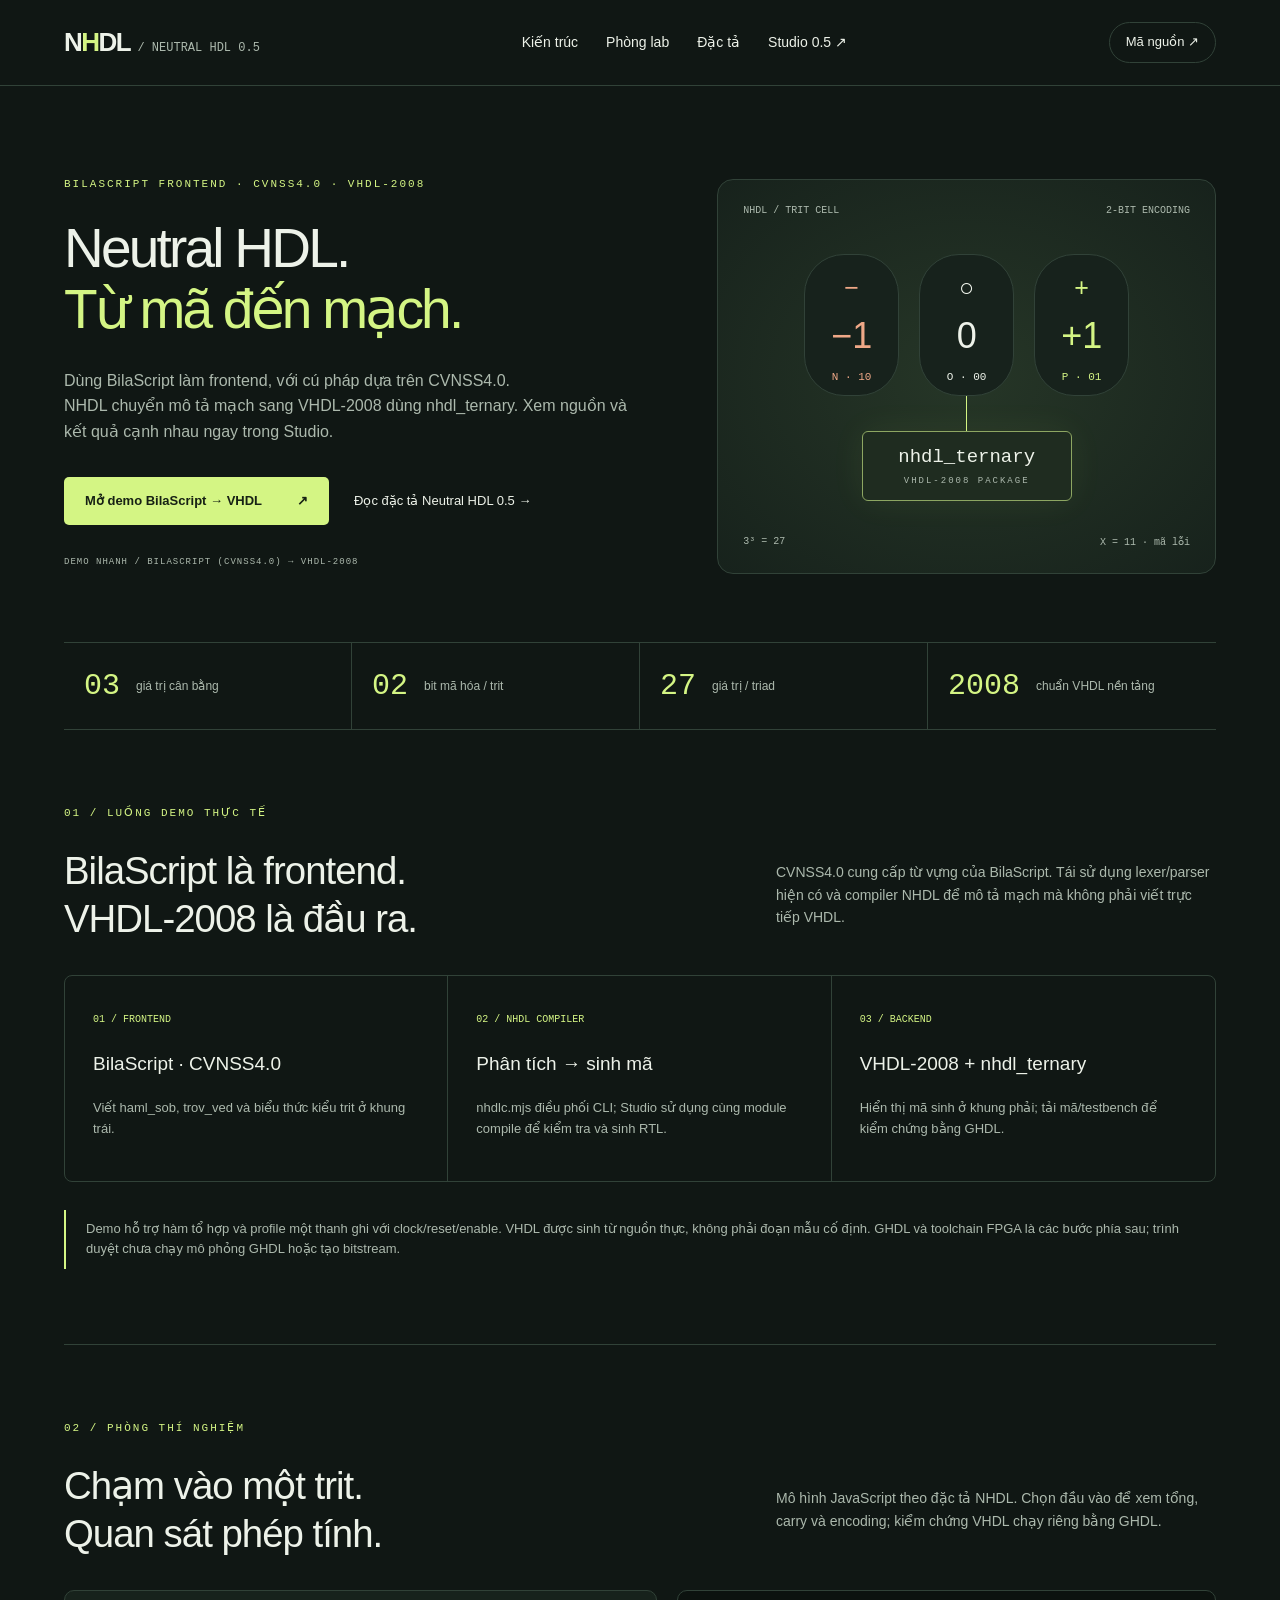
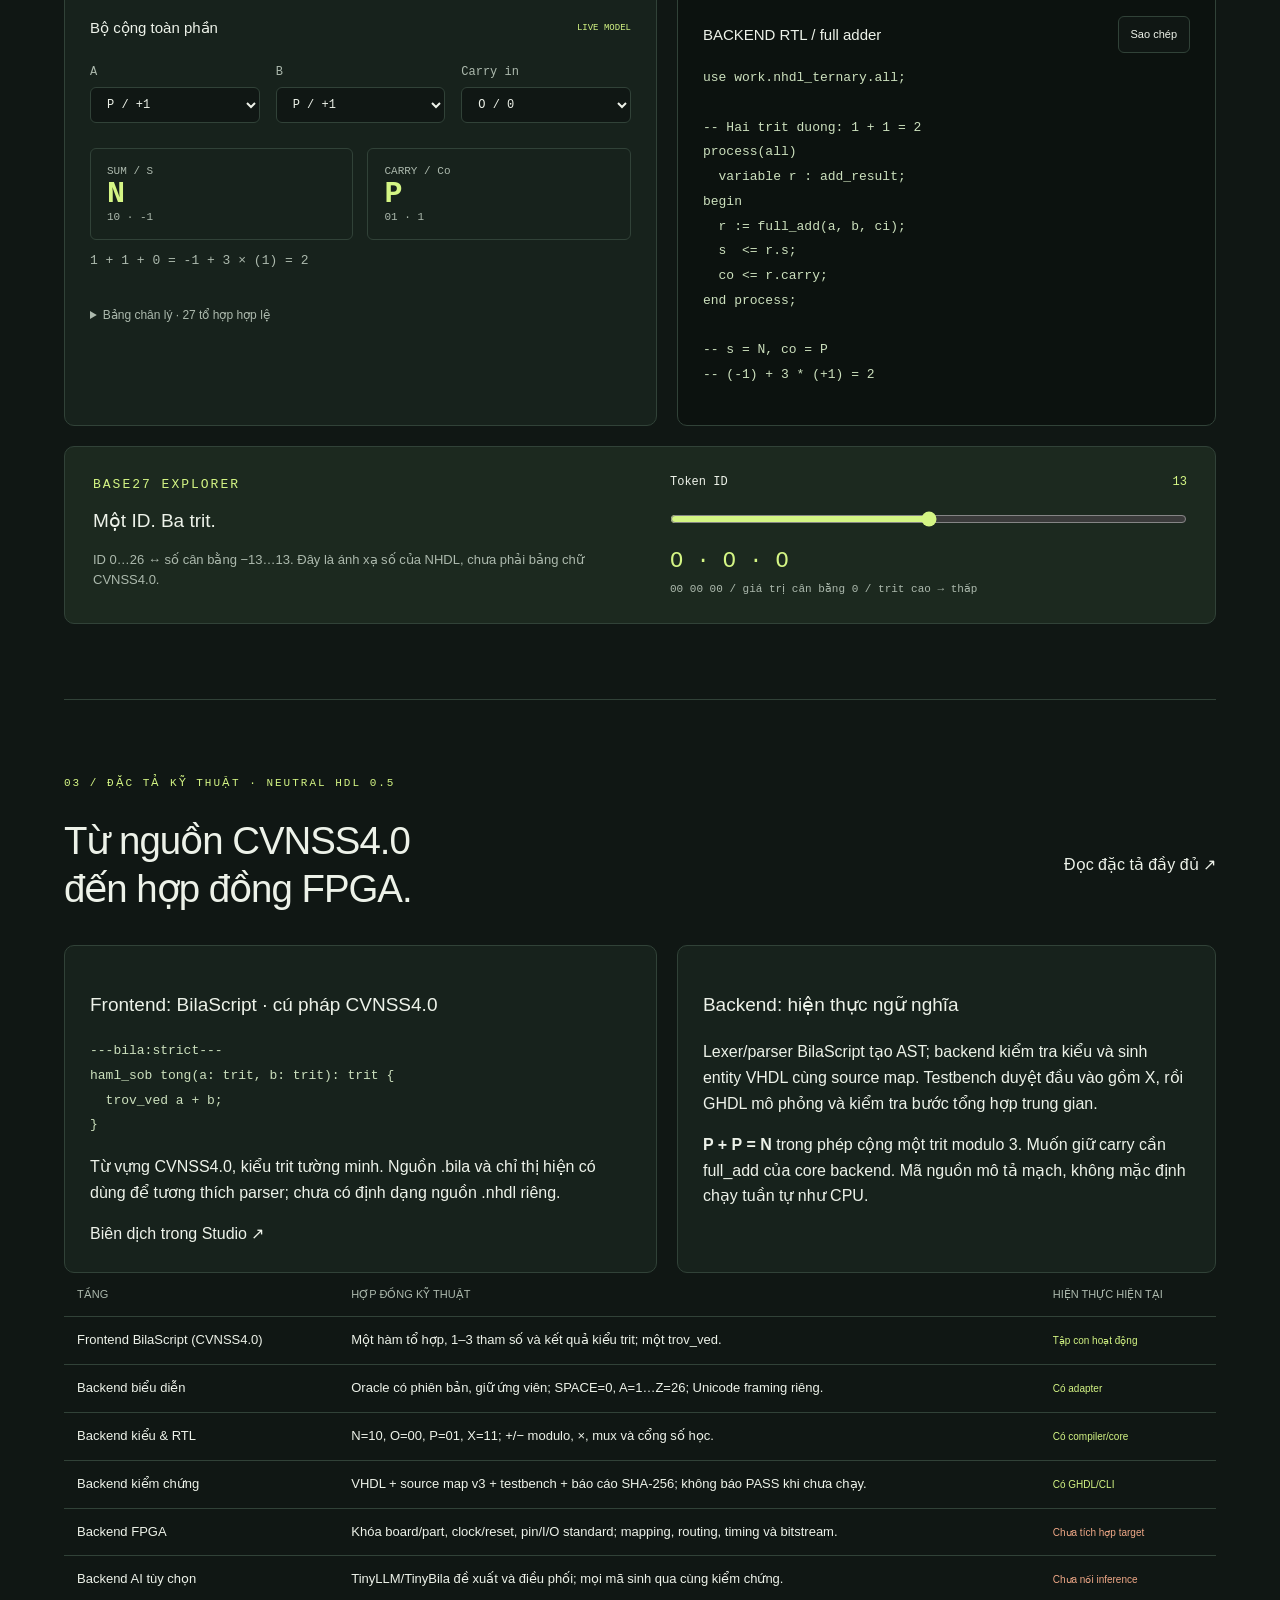
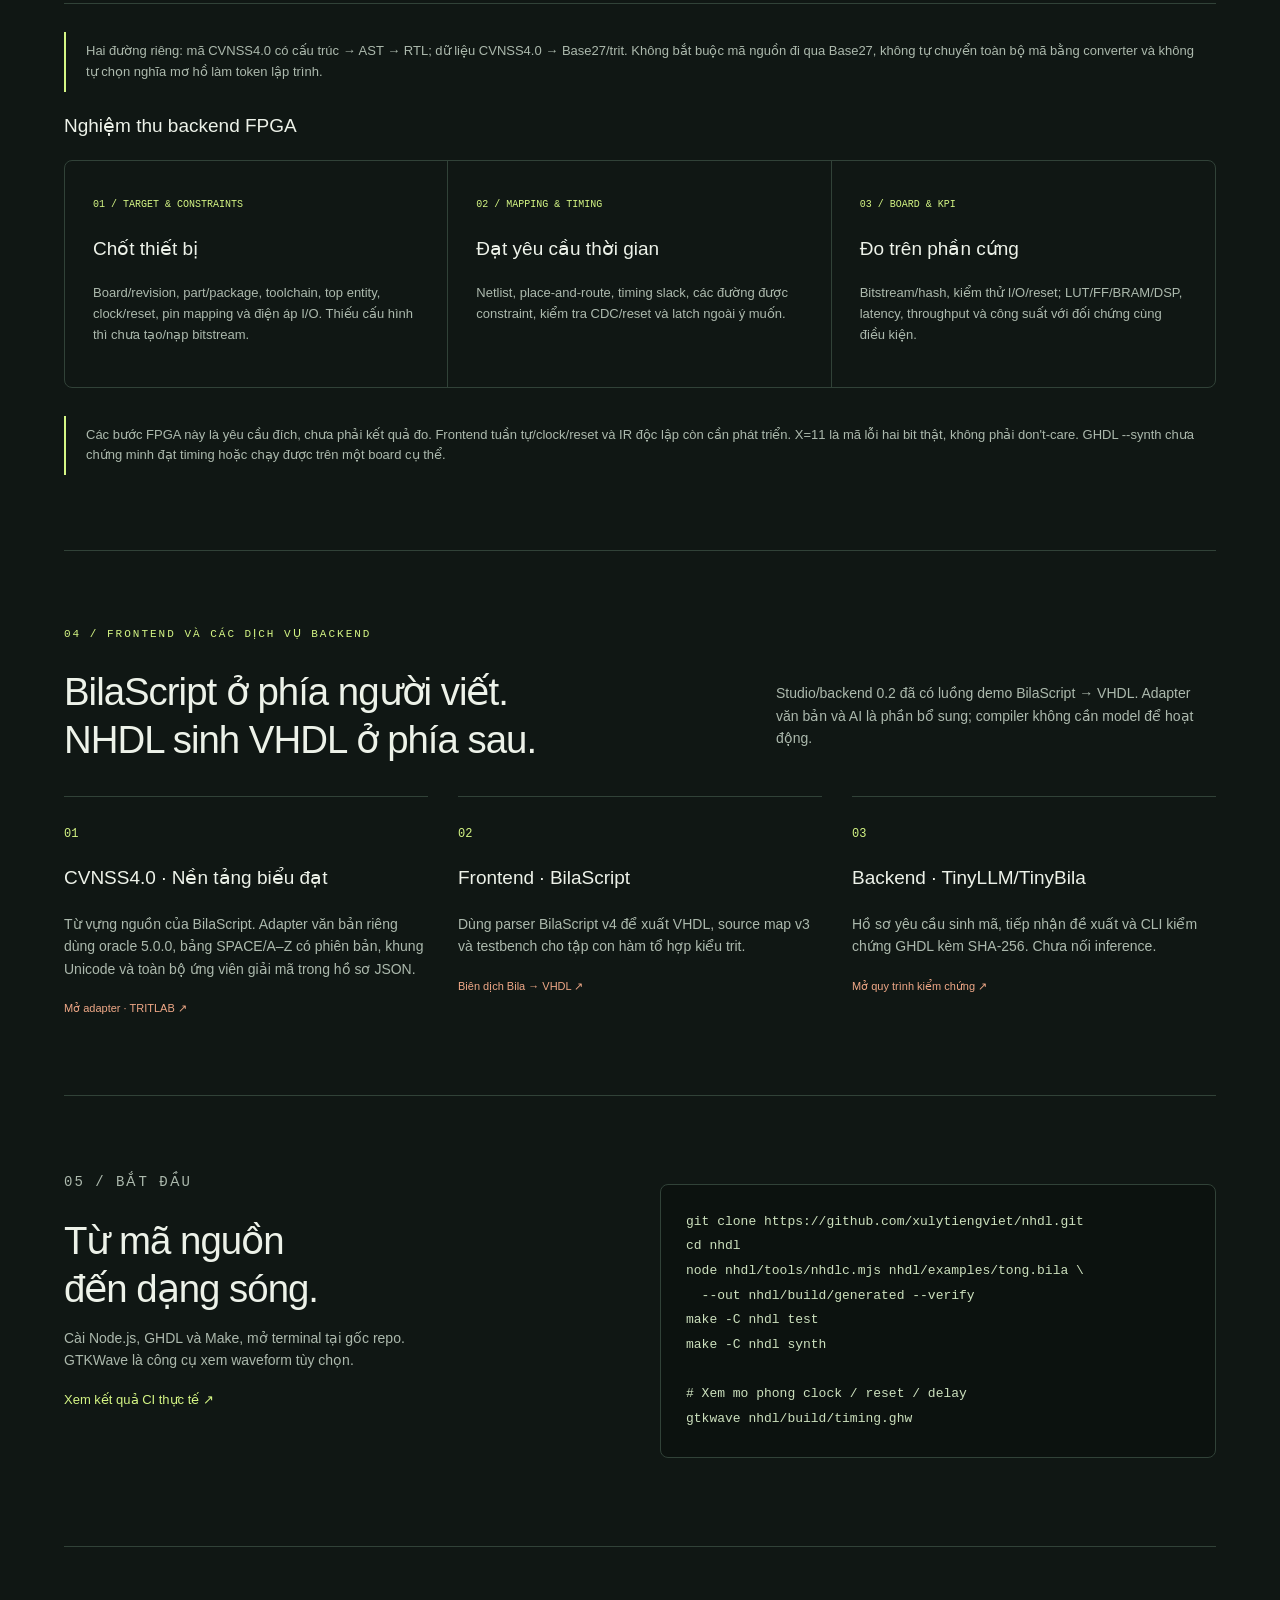
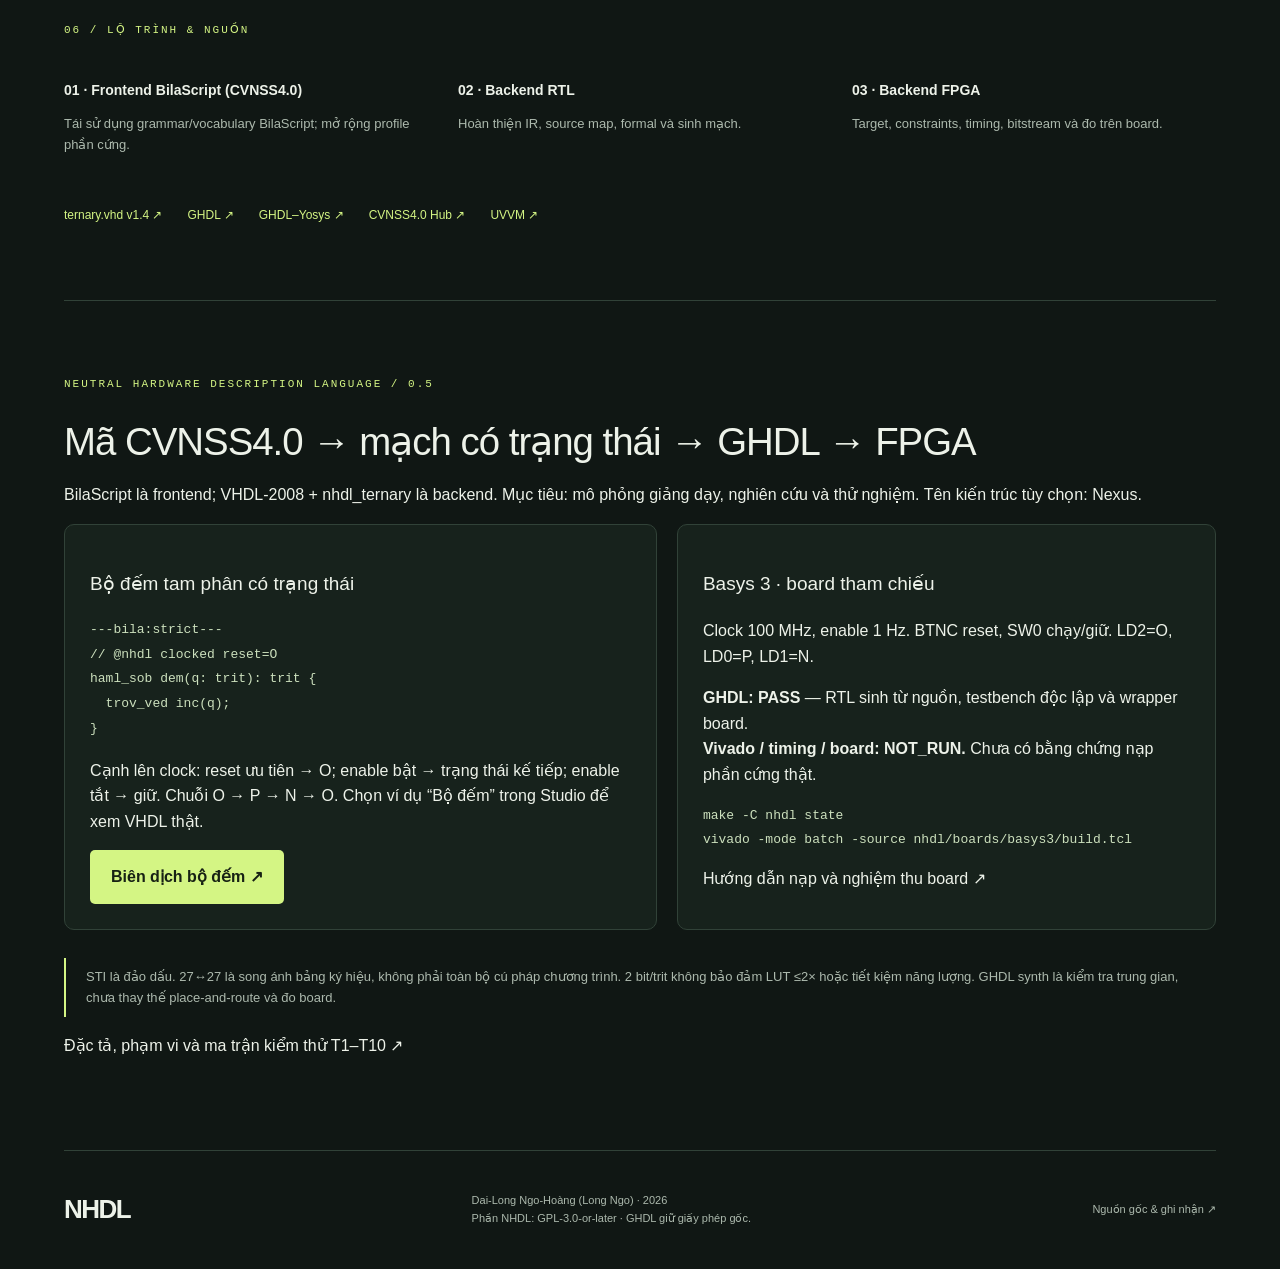
==== commit 1efd8598: "Add Neutral HDL clocked frontend, independent GHDL checks and Basys 3 experiment target" ====
--- a/nhdl/site/index.html
+++ b/nhdl/site/index.html
@@ -1,8 +1,8 @@
-<!doctype html><html lang="vi"><head><meta charset="utf-8"><meta name="viewport" content="width=device-width,initial-scale=1"><meta name="description" content="NHDL — demo BilaScript frontend dựa trên CVNSS4.0, biên dịch sang VHDL-2008."><title>NHDL — BilaScript (CVNSS4.0) → VHDL-2008</title><link rel="stylesheet" href="style.css"></head><body>
-<header><a class="brand" href="#">N<span>H</span>DL<span class="version"> / DEMO 0.4</span></a><nav aria-label="Điều hướng"><a href="#architecture">Kiến trúc</a><a href="#lab">Phòng lab</a><a href="#spec">Đặc tả</a><a href="studio.html">Studio 0.2 ↗</a></nav><a class="source" href="https://github.com/xulytiengviet/nhdl">Mã nguồn ↗</a></header>
-<main><section class="hero"><div><p class="eyebrow">BILASCRIPT FRONTEND · CVNSS4.0 · VHDL-2008</p><h1>Viết BilaScript.<br><span>Xem VHDL sinh ra.</span></h1><p class="lead">Dùng BilaScript làm frontend, với cú pháp dựa trên CVNSS4.0.<br>NHDL chuyển mô tả mạch sang VHDL-2008 dùng nhdl_ternary. Xem nguồn và kết quả cạnh nhau ngay trong Studio.</p><div class="actions"><a class="button" href="studio.html#frontend">Mở demo BilaScript → VHDL <span>↗</span></a><a href="https://github.com/xulytiengviet/nhdl/blob/master/nhdl/docs/SPEC.md">Đọc đặc tả demo 0.4 →</a></div><p class="note">DEMO NHANH / BILASCRIPT (CVNSS4.0) → VHDL-2008</p></div><div class="schematic" aria-label="Ba trạng thái trit được mã hóa bằng hai bit"><div class="schematic-top">NHDL / TRIT CELL <span>2-BIT ENCODING</span></div><div class="trits"><div class="negative">−<strong>−1</strong><small>N · 10</small></div><div class="zero">○<strong>0</strong><small>O · 00</small></div><div class="positive">+<strong>+1</strong><small>P · 01</small></div></div><div class="wire"></div><div class="chip">nhdl_ternary<small>VHDL-2008 PACKAGE</small></div><div class="schematic-bottom"><span>3³ = 27</span><span>X = 11 · mã lỗi</span></div></div></section>
+<!doctype html><html lang="vi"><head><meta charset="utf-8"><meta name="viewport" content="width=device-width,initial-scale=1"><meta name="description" content="NHDL — demo BilaScript frontend dựa trên CVNSS4.0, biên dịch sang VHDL-2008."><title>Neutral HDL — CVNSS4.0 · GHDL · FPGA</title><link rel="stylesheet" href="style.css"></head><body>
+<header><a class="brand" href="#">N<span>H</span>DL<span class="version"> / NEUTRAL HDL 0.5</span></a><nav aria-label="Điều hướng"><a href="#architecture">Kiến trúc</a><a href="#lab">Phòng lab</a><a href="#spec">Đặc tả</a><a href="studio.html">Studio 0.5 ↗</a></nav><a class="source" href="https://github.com/xulytiengviet/nhdl">Mã nguồn ↗</a></header>
+<main><section class="hero"><div><p class="eyebrow">BILASCRIPT FRONTEND · CVNSS4.0 · VHDL-2008</p><h1>Neutral HDL.<br><span>Từ mã đến mạch.</span></h1><p class="lead">Dùng BilaScript làm frontend, với cú pháp dựa trên CVNSS4.0.<br>NHDL chuyển mô tả mạch sang VHDL-2008 dùng nhdl_ternary. Xem nguồn và kết quả cạnh nhau ngay trong Studio.</p><div class="actions"><a class="button" href="studio.html#frontend">Mở demo BilaScript → VHDL <span>↗</span></a><a href="https://github.com/xulytiengviet/nhdl/blob/master/nhdl/docs/SPEC.md">Đọc đặc tả Neutral HDL 0.5 →</a></div><p class="note">DEMO NHANH / BILASCRIPT (CVNSS4.0) → VHDL-2008</p></div><div class="schematic" aria-label="Ba trạng thái trit được mã hóa bằng hai bit"><div class="schematic-top">NHDL / TRIT CELL <span>2-BIT ENCODING</span></div><div class="trits"><div class="negative">−<strong>−1</strong><small>N · 10</small></div><div class="zero">○<strong>0</strong><small>O · 00</small></div><div class="positive">+<strong>+1</strong><small>P · 01</small></div></div><div class="wire"></div><div class="chip">nhdl_ternary<small>VHDL-2008 PACKAGE</small></div><div class="schematic-bottom"><span>3³ = 27</span><span>X = 11 · mã lỗi</span></div></div></section>
 <div class="facts"><div><b>03</b><span>giá trị cân bằng</span></div><div><b>02</b><span>bit mã hóa / trit</span></div><div><b>27</b><span>giá trị / triad</span></div><div><b>2008</b><span>chuẩn VHDL nền tảng</span></div></div>
-<section id="architecture"><p class="eyebrow">01 / LUỒNG DEMO THỰC TẾ</p><div class="section-head"><h2>BilaScript là frontend.<br>VHDL-2008 là đầu ra.</h2><p>CVNSS4.0 cung cấp từ vựng của BilaScript. Tái sử dụng lexer/parser hiện có và compiler NHDL để mô tả mạch mà không phải viết trực tiếp VHDL.</p></div><div class="pipeline"><div><small>01 / FRONTEND</small><h3>BilaScript · CVNSS4.0</h3><p>Viết haml_sob, trov_ved và biểu thức kiểu trit ở khung trái.</p></div><div><small>02 / NHDL COMPILER</small><h3>Phân tích → sinh mã</h3><p>nhdlc.mjs điều phối CLI; Studio sử dụng cùng module compile để kiểm tra và sinh RTL.</p></div><div><small>03 / BACKEND</small><h3>VHDL-2008 + nhdl_ternary</h3><p>Hiển thị mã sinh ở khung phải; tải mã/testbench để kiểm chứng bằng GHDL.</p></div></div><p class="callout">Demo hiện hỗ trợ tập con hàm tổ hợp kiểu trit. VHDL được sinh từ nguồn thực, không phải đoạn mẫu cố định. GHDL và toolchain FPGA là các bước phía sau; trình duyệt chưa chạy mô phỏng GHDL hoặc tạo bitstream.</p></section>
+<section id="architecture"><p class="eyebrow">01 / LUỒNG DEMO THỰC TẾ</p><div class="section-head"><h2>BilaScript là frontend.<br>VHDL-2008 là đầu ra.</h2><p>CVNSS4.0 cung cấp từ vựng của BilaScript. Tái sử dụng lexer/parser hiện có và compiler NHDL để mô tả mạch mà không phải viết trực tiếp VHDL.</p></div><div class="pipeline"><div><small>01 / FRONTEND</small><h3>BilaScript · CVNSS4.0</h3><p>Viết haml_sob, trov_ved và biểu thức kiểu trit ở khung trái.</p></div><div><small>02 / NHDL COMPILER</small><h3>Phân tích → sinh mã</h3><p>nhdlc.mjs điều phối CLI; Studio sử dụng cùng module compile để kiểm tra và sinh RTL.</p></div><div><small>03 / BACKEND</small><h3>VHDL-2008 + nhdl_ternary</h3><p>Hiển thị mã sinh ở khung phải; tải mã/testbench để kiểm chứng bằng GHDL.</p></div></div><p class="callout">Demo hỗ trợ hàm tổ hợp và profile một thanh ghi với clock/reset/enable. VHDL được sinh từ nguồn thực, không phải đoạn mẫu cố định. GHDL và toolchain FPGA là các bước phía sau; trình duyệt chưa chạy mô phỏng GHDL hoặc tạo bitstream.</p></section>
 <section id="lab"><p class="eyebrow">02 / PHÒNG THÍ NGHIỆM</p><div class="section-head"><h2>Chạm vào một trit.<br>Quan sát phép tính.</h2><p>Mô hình JavaScript theo đặc tả NHDL. Chọn đầu vào để xem tổng, carry và encoding; kiểm chứng VHDL chạy riêng bằng GHDL.</p></div><div class="lab-grid"><div class="panel"><div class="panel-title"><h3>Bộ cộng toàn phần</h3><span>LIVE MODEL</span></div><div class="inputs"><label>A<select id="a"><option value="-1">N / −1</option><option value="0">O / 0</option><option value="1" selected>P / +1</option><option value="X">X / lỗi</option></select></label><label>B<select id="b"><option value="-1">N / −1</option><option value="0">O / 0</option><option value="1" selected>P / +1</option><option value="X">X / lỗi</option></select></label><label>Carry in<select id="ci"><option value="-1">N / −1</option><option value="0" selected>O / 0</option><option value="1">P / +1</option><option value="X">X / lỗi</option></select></label></div><div id="result" aria-live="polite"></div><details><summary>Bảng chân lý · 27 tổ hợp hợp lệ</summary><div class="table-scroll"><table><thead><tr><th>A</th><th>B</th><th>Ci</th><th>S</th><th>Co</th></tr></thead><tbody id="truth"></tbody></table></div></details></div><div class="panel code-panel"><div class="panel-title"><h3>BACKEND RTL / full adder</h3><button id="copy" type="button">Sao chép</button></div><pre><code id="code">use work.nhdl_ternary.all;
 
 -- Hai trit duong: 1 + 1 = 2
@@ -17,7 +17,7 @@
 -- s = N, co = P
 -- (-1) + 3 * (+1) = 2</code></pre><p id="copy-status" role="status"></p></div></div>
 <div class="base27"><div><p class="eyebrow">BASE27 EXPLORER</p><h3>Một ID. Ba trit.</h3><p>ID 0…26 ↔ số cân bằng −13…13. Đây là ánh xạ số của NHDL, chưa phải bảng chữ CVNSS4.0.</p></div><div><label for="id27">Token ID <output id="id-value">13</output></label><input id="id27" type="range" min="0" max="26" value="13"><div id="triad" aria-live="polite"></div></div></div></section>
-<section id="spec"><p class="eyebrow">03 / ĐẶC TẢ KỸ THUẬT · DEMO 0.4</p><div class="section-head"><h2>Từ nguồn CVNSS4.0<br>đến hợp đồng FPGA.</h2><a href="https://github.com/xulytiengviet/nhdl/blob/master/nhdl/docs/SPEC.md">Đọc đặc tả đầy đủ ↗</a></div><div class="lab-grid"><div class="panel"><h3>Frontend: BilaScript · cú pháp CVNSS4.0</h3><pre><code>---bila:strict---
+<section id="spec"><p class="eyebrow">03 / ĐẶC TẢ KỸ THUẬT · NEUTRAL HDL 0.5</p><div class="section-head"><h2>Từ nguồn CVNSS4.0<br>đến hợp đồng FPGA.</h2><a href="https://github.com/xulytiengviet/nhdl/blob/master/nhdl/docs/SPEC.md">Đọc đặc tả đầy đủ ↗</a></div><div class="lab-grid"><div class="panel"><h3>Frontend: BilaScript · cú pháp CVNSS4.0</h3><pre><code>---bila:strict---
 haml_sob tong(a: trit, b: trit): trit {
   trov_ved a + b;
 }</code></pre><p>Từ vựng CVNSS4.0, kiểu trit tường minh. Nguồn .bila và chỉ thị hiện có dùng để tương thích parser; chưa có định dạng nguồn .nhdl riêng.</p><a href="studio.html#frontend">Biên dịch trong Studio ↗</a></div><div class="panel"><h3>Backend: hiện thực ngữ nghĩa</h3><p>Lexer/parser BilaScript tạo AST; backend kiểm tra kiểu và sinh entity VHDL cùng source map. Testbench duyệt đầu vào gồm X, rồi GHDL mô phỏng và kiểm tra bước tổng hợp trung gian.</p><p><b>P + P = N</b> trong phép cộng một trit modulo 3. Muốn giữ carry cần full_add của core backend. Mã nguồn mô tả mạch, không mặc định chạy tuần tự như CPU.</p></div></div><div class="table-scroll"><table class="spec-table"><thead><tr><th>Tầng</th><th>Hợp đồng kỹ thuật</th><th>Hiện thực hiện tại</th></tr></thead><tbody><tr><td>Frontend BilaScript (CVNSS4.0)</td><td>Một hàm tổ hợp, 1–3 tham số và kết quả kiểu trit; một trov_ved.</td><td><span class="tag">Tập con hoạt động</span></td></tr><tr><td>Backend biểu diễn</td><td>Oracle có phiên bản, giữ ứng viên; SPACE=0, A=1…Z=26; Unicode framing riêng.</td><td><span class="tag">Có adapter</span></td></tr><tr><td>Backend kiểu & RTL</td><td>N=10, O=00, P=01, X=11; +/− modulo, ×, mux và cổng số học.</td><td><span class="tag">Có compiler/core</span></td></tr><tr><td>Backend kiểm chứng</td><td>VHDL + source map v3 + testbench + báo cáo SHA-256; không báo PASS khi chưa chạy.</td><td><span class="tag">Có GHDL/CLI</span></td></tr><tr><td>Backend FPGA</td><td>Khóa board/part, clock/reset, pin/I/O standard; mapping, routing, timing và bitstream.</td><td><span class="tag pending">Chưa tích hợp target</span></td></tr><tr><td>Backend AI tùy chọn</td><td>TinyLLM/TinyBila đề xuất và điều phối; mọi mã sinh qua cùng kiểm chứng.</td><td><span class="tag pending">Chưa nối inference</span></td></tr></tbody></table></div><p class="callout">Hai đường riêng: mã CVNSS4.0 có cấu trúc → AST → RTL; dữ liệu CVNSS4.0 → Base27/trit. Không bắt buộc mã nguồn đi qua Base27, không tự chuyển toàn bộ mã bằng converter và không tự chọn nghĩa mơ hồ làm token lập trình.</p><h3>Nghiệm thu backend FPGA</h3><div class="pipeline"><div><small>01 / TARGET & CONSTRAINTS</small><h3>Chốt thiết bị</h3><p>Board/revision, part/package, toolchain, top entity, clock/reset, pin mapping và điện áp I/O. Thiếu cấu hình thì chưa tạo/nạp bitstream.</p></div><div><small>02 / MAPPING & TIMING</small><h3>Đạt yêu cầu thời gian</h3><p>Netlist, place-and-route, timing slack, các đường được constraint, kiểm tra CDC/reset và latch ngoài ý muốn.</p></div><div><small>03 / BOARD & KPI</small><h3>Đo trên phần cứng</h3><p>Bitstream/hash, kiểm thử I/O/reset; LUT/FF/BRAM/DSP, latency, throughput và công suất với đối chứng cùng điều kiện.</p></div></div><p class="callout">Các bước FPGA này là yêu cầu đích, chưa phải kết quả đo. Frontend tuần tự/clock/reset và IR độc lập còn cần phát triển. X=11 là mã lỗi hai bit thật, không phải don't-care. GHDL --synth chưa chứng minh đạt timing hoặc chạy được trên một board cụ thể.</p></section>
@@ -31,4 +31,9 @@
 
 # Xem mo phong clock / reset / delay
 gtkwave nhdl/build/timing.ghw</code></pre></section>
-<section><p class="eyebrow">06 / LỘ TRÌNH & NGUỒN</p><div class="roadmap"><p><b>01 · Frontend BilaScript (CVNSS4.0)</b><span>Tái sử dụng grammar/vocabulary BilaScript; mở rộng profile phần cứng.</span></p><p><b>02 · Backend RTL</b><span>Hoàn thiện IR, source map, formal và sinh mạch.</span></p><p><b>03 · Backend FPGA</b><span>Target, constraints, timing, bitstream và đo trên board.</span></p></div><div class="references"><a href="https://gitlab.com/ternary/ternary/-/blob/master/vhdl/ternary.vhd">ternary.vhd v1.4 ↗</a><a href="https://ghdl.github.io/ghdl/">GHDL ↗</a><a href="https://github.com/ghdl/ghdl-yosys-plugin">GHDL–Yosys ↗</a><a href="https://github.com/xulytiengviet/CVNSS40_Tutor">CVNSS4.0 Hub ↗</a><a href="https://github.com/UVVM/UVVM">UVVM ↗</a></div></section></main><footer><a class="brand" href="#">NHDL</a><p>Dai‑Long Ngo‑Hoàng (Long Ngo) · 2026<br>Phần NHDL: GPL-3.0-or-later · GHDL giữ giấy phép gốc.</p><a href="https://github.com/xulytiengviet/nhdl/blob/master/nhdl/NOTICE.md">Nguồn gốc & ghi nhận ↗</a></footer><script src="model.js"></script><script src="app.js"></script></body></html>
+<section><p class="eyebrow">06 / LỘ TRÌNH & NGUỒN</p><div class="roadmap"><p><b>01 · Frontend BilaScript (CVNSS4.0)</b><span>Tái sử dụng grammar/vocabulary BilaScript; mở rộng profile phần cứng.</span></p><p><b>02 · Backend RTL</b><span>Hoàn thiện IR, source map, formal và sinh mạch.</span></p><p><b>03 · Backend FPGA</b><span>Target, constraints, timing, bitstream và đo trên board.</span></p></div><div class="references"><a href="https://gitlab.com/ternary/ternary/-/blob/master/vhdl/ternary.vhd">ternary.vhd v1.4 ↗</a><a href="https://ghdl.github.io/ghdl/">GHDL ↗</a><a href="https://github.com/ghdl/ghdl-yosys-plugin">GHDL–Yosys ↗</a><a href="https://github.com/xulytiengviet/CVNSS40_Tutor">CVNSS4.0 Hub ↗</a><a href="https://github.com/UVVM/UVVM">UVVM ↗</a></div></section><section id="fpga"><p class="eyebrow">NEUTRAL HARDWARE DESCRIPTION LANGUAGE / 0.5</p><h2>Mã CVNSS4.0 → mạch có trạng thái → GHDL → FPGA</h2><p>BilaScript là frontend; VHDL-2008 + nhdl_ternary là backend. Mục tiêu: mô phỏng giảng dạy, nghiên cứu và thử nghiệm. Tên kiến trúc tùy chọn: Nexus.</p><div class="lab-grid"><div class="panel"><h3>Bộ đếm tam phân có trạng thái</h3><pre>---bila:strict---
+// @nhdl clocked reset=O
+haml_sob dem(q: trit): trit {
+  trov_ved inc(q);
+}</pre><p>Cạnh lên clock: reset ưu tiên → O; enable bật → trạng thái kế tiếp; enable tắt → giữ. Chuỗi O → P → N → O. Chọn ví dụ “Bộ đếm” trong Studio để xem VHDL thật.</p><a class="button" href="studio.html#frontend">Biên dịch bộ đếm ↗</a></div><div class="panel"><h3>Basys 3 · board tham chiếu</h3><p>Clock 100 MHz, enable 1 Hz. BTNC reset, SW0 chạy/giữ. LD2=O, LD0=P, LD1=N.</p><p><b>GHDL: PASS</b> — RTL sinh từ nguồn, testbench độc lập và wrapper board.<br><b>Vivado / timing / board: NOT_RUN.</b> Chưa có bằng chứng nạp phần cứng thật.</p><pre>make -C nhdl state
+vivado -mode batch -source nhdl/boards/basys3/build.tcl</pre><a href="https://github.com/xulytiengviet/nhdl/blob/master/nhdl/boards/basys3/README.md">Hướng dẫn nạp và nghiệm thu board ↗</a></div></div><p class="callout">STI là đảo dấu. 27↔27 là song ánh bảng ký hiệu, không phải toàn bộ cú pháp chương trình. 2 bit/trit không bảo đảm LUT ≤2× hoặc tiết kiệm năng lượng. GHDL synth là kiểm tra trung gian, chưa thay thế place-and-route và đo board.</p><p><a href="https://github.com/xulytiengviet/nhdl/blob/master/nhdl/docs/SPEC.md">Đặc tả, phạm vi và ma trận kiểm thử T1–T10 ↗</a></p></section></main><footer><a class="brand" href="#">NHDL</a><p>Dai‑Long Ngo‑Hoàng (Long Ngo) · 2026<br>Phần NHDL: GPL-3.0-or-later · GHDL giữ giấy phép gốc.</p><a href="https://github.com/xulytiengviet/nhdl/blob/master/nhdl/NOTICE.md">Nguồn gốc & ghi nhận ↗</a></footer><script src="model.js"></script><script src="app.js"></script></body></html>
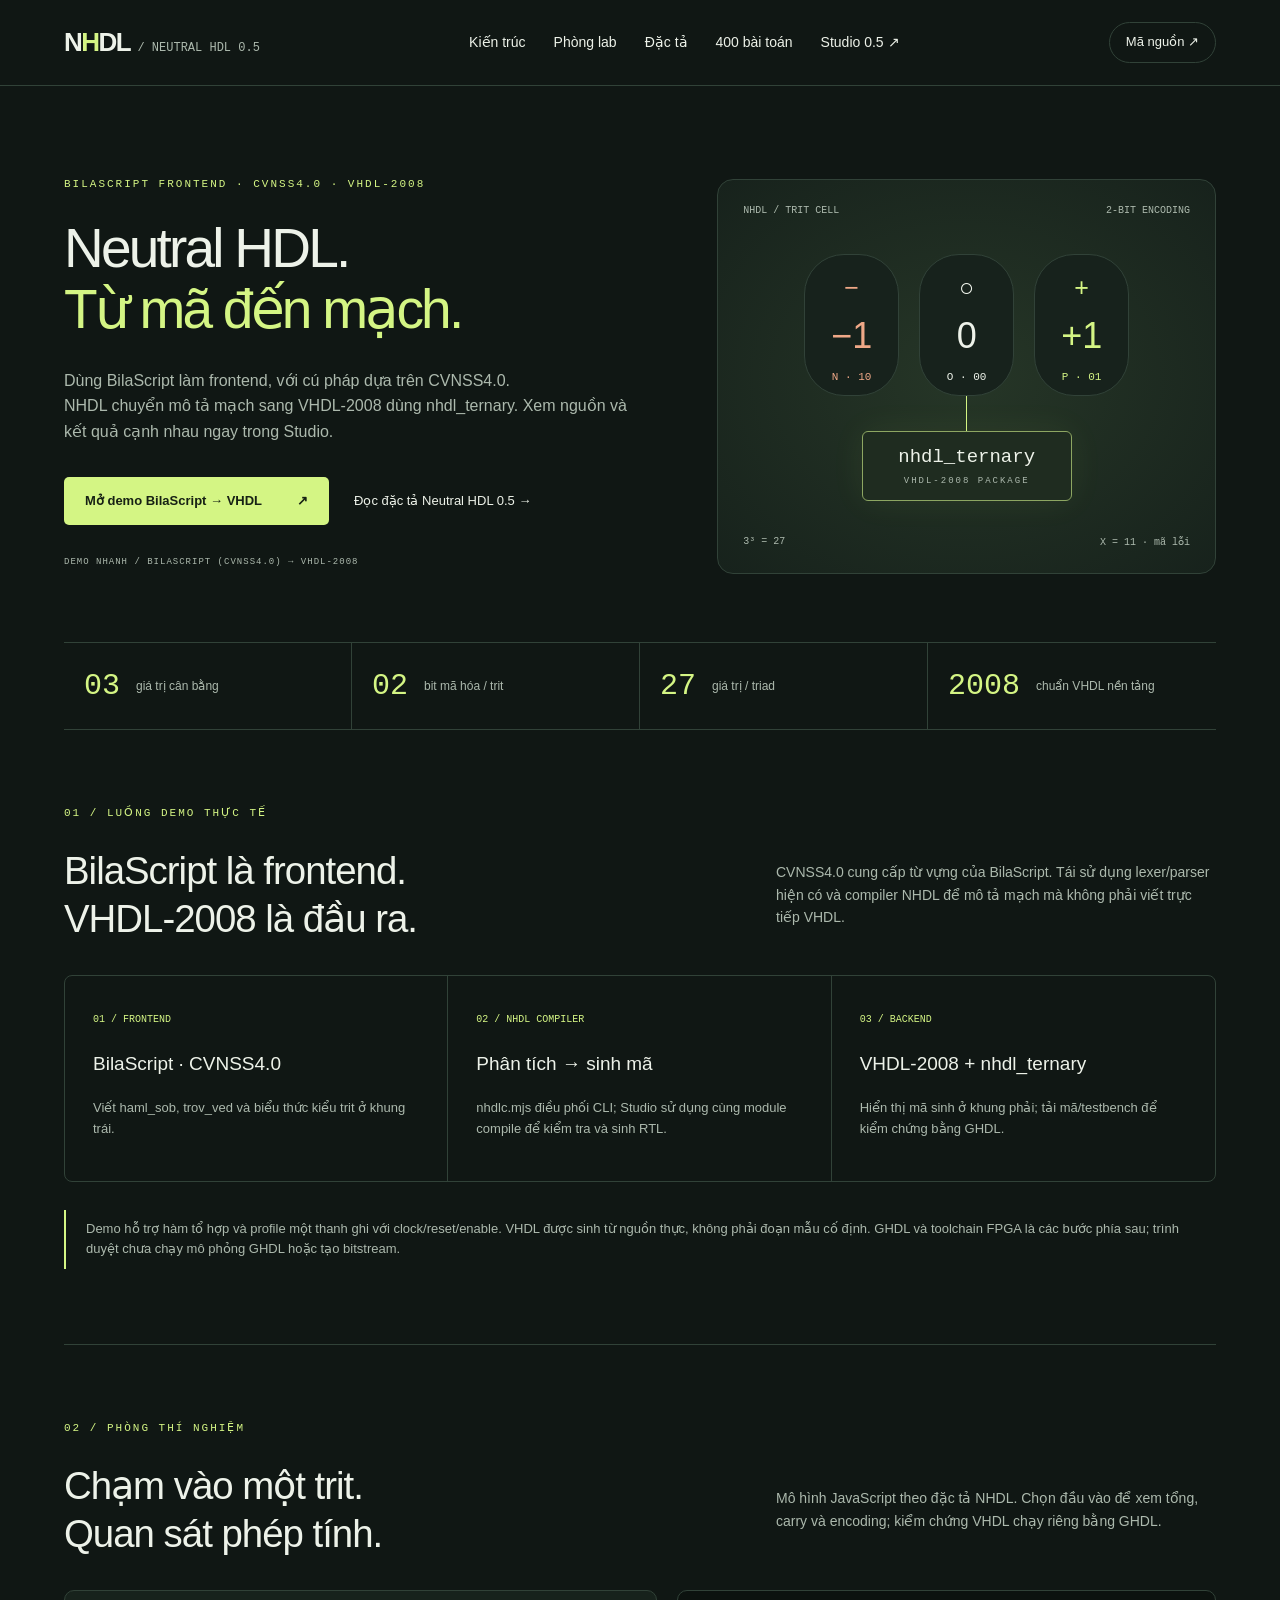
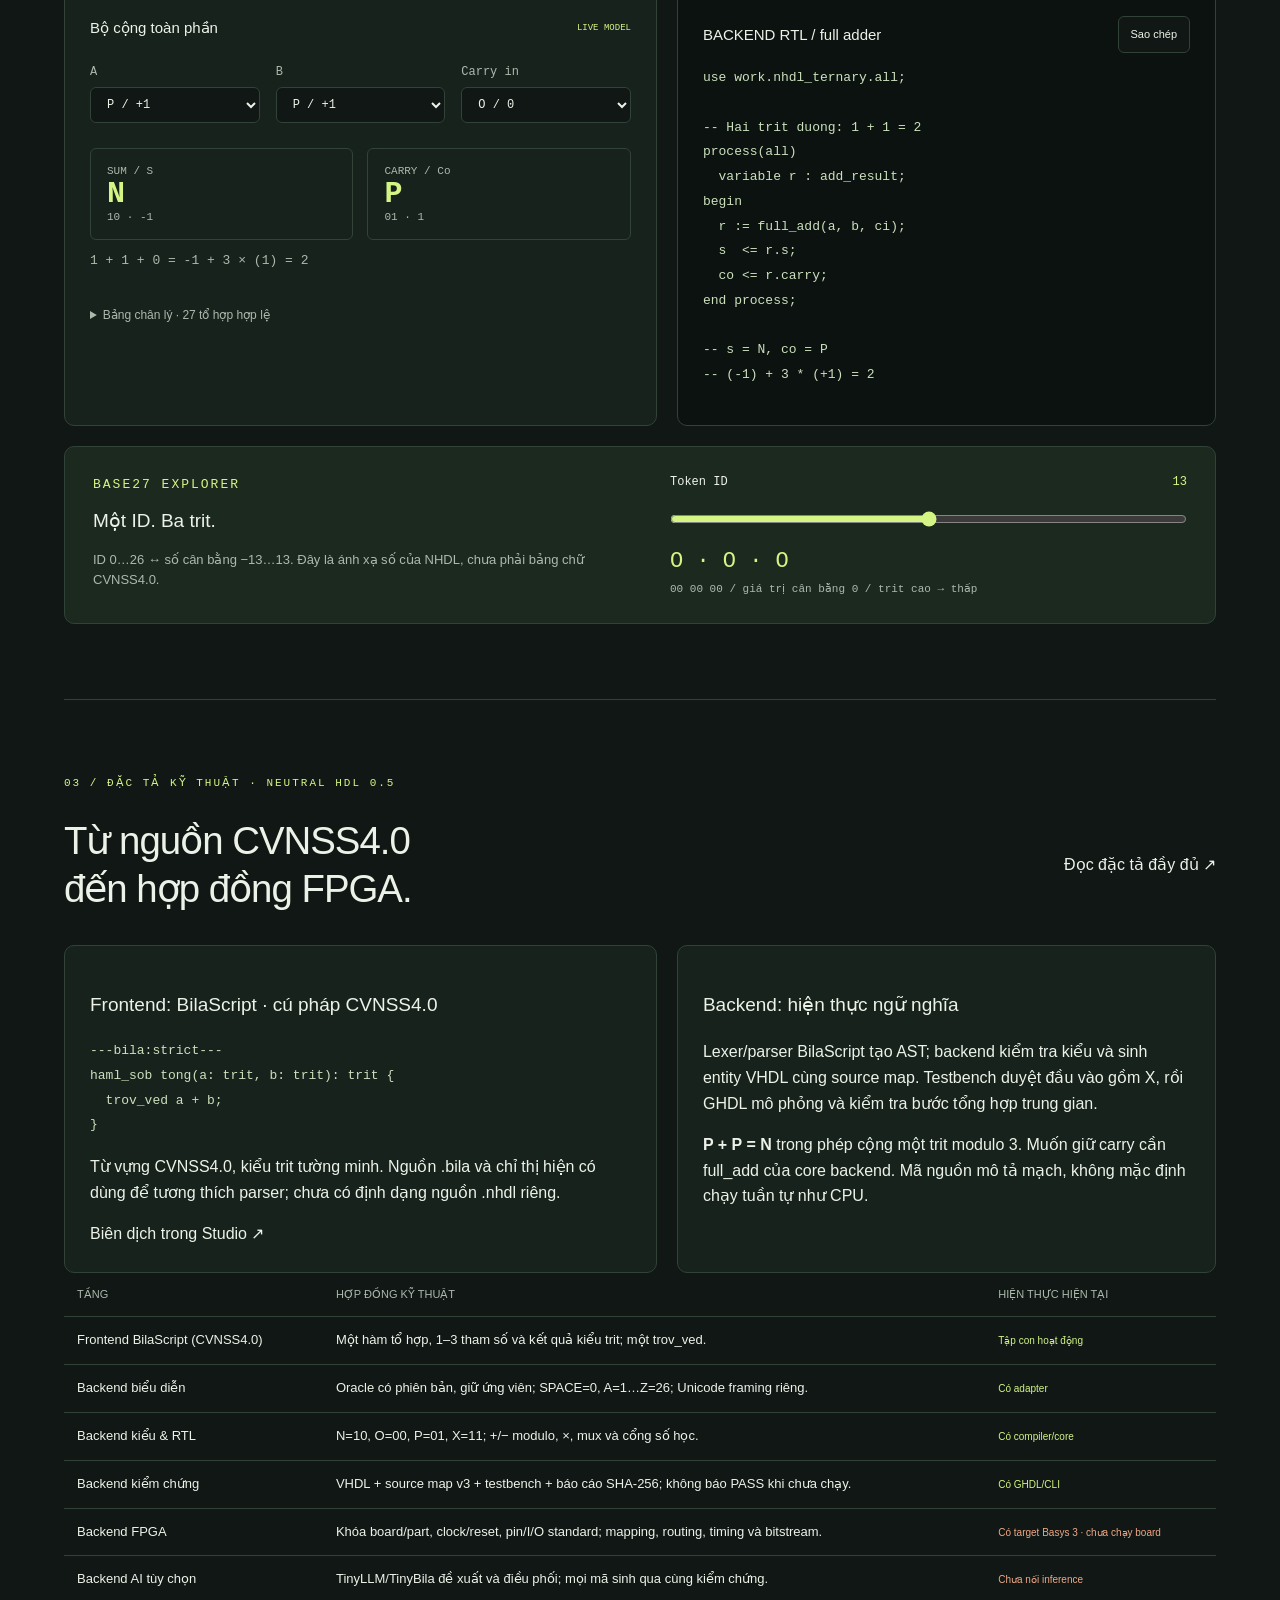
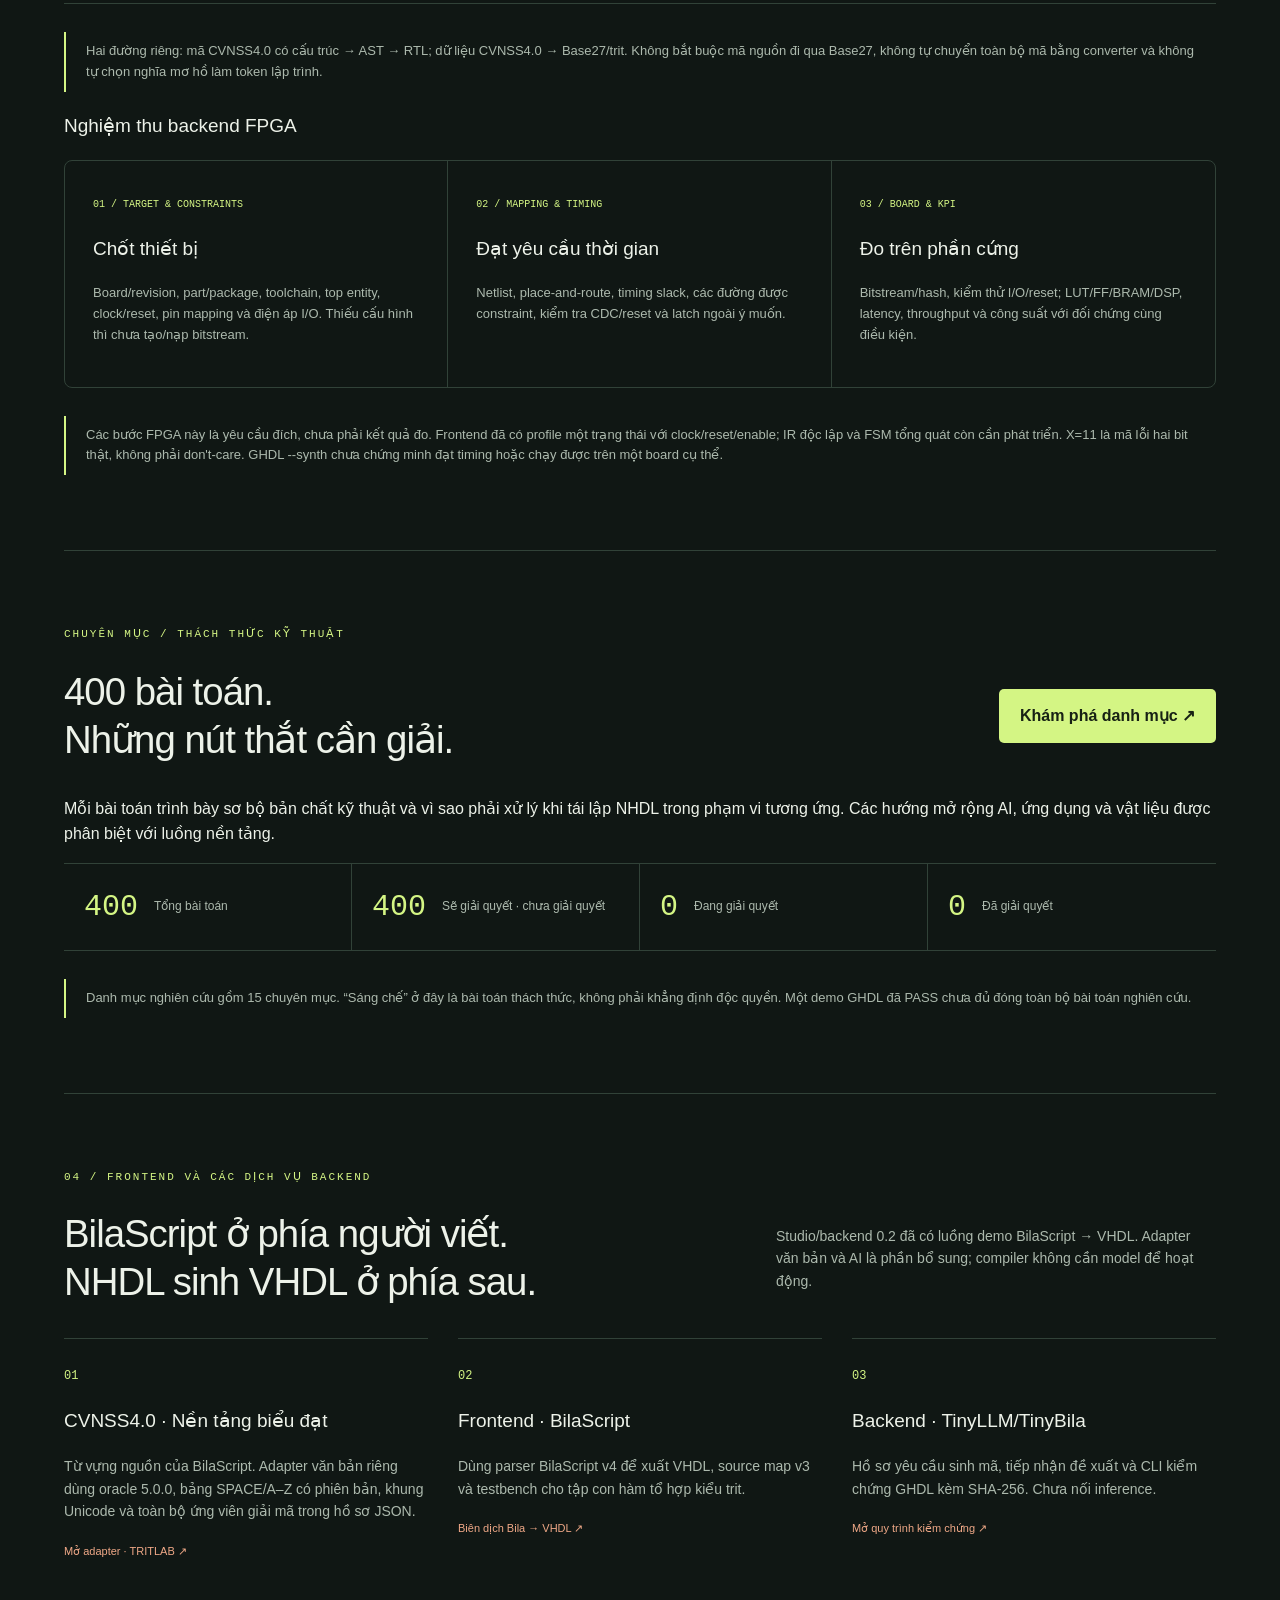
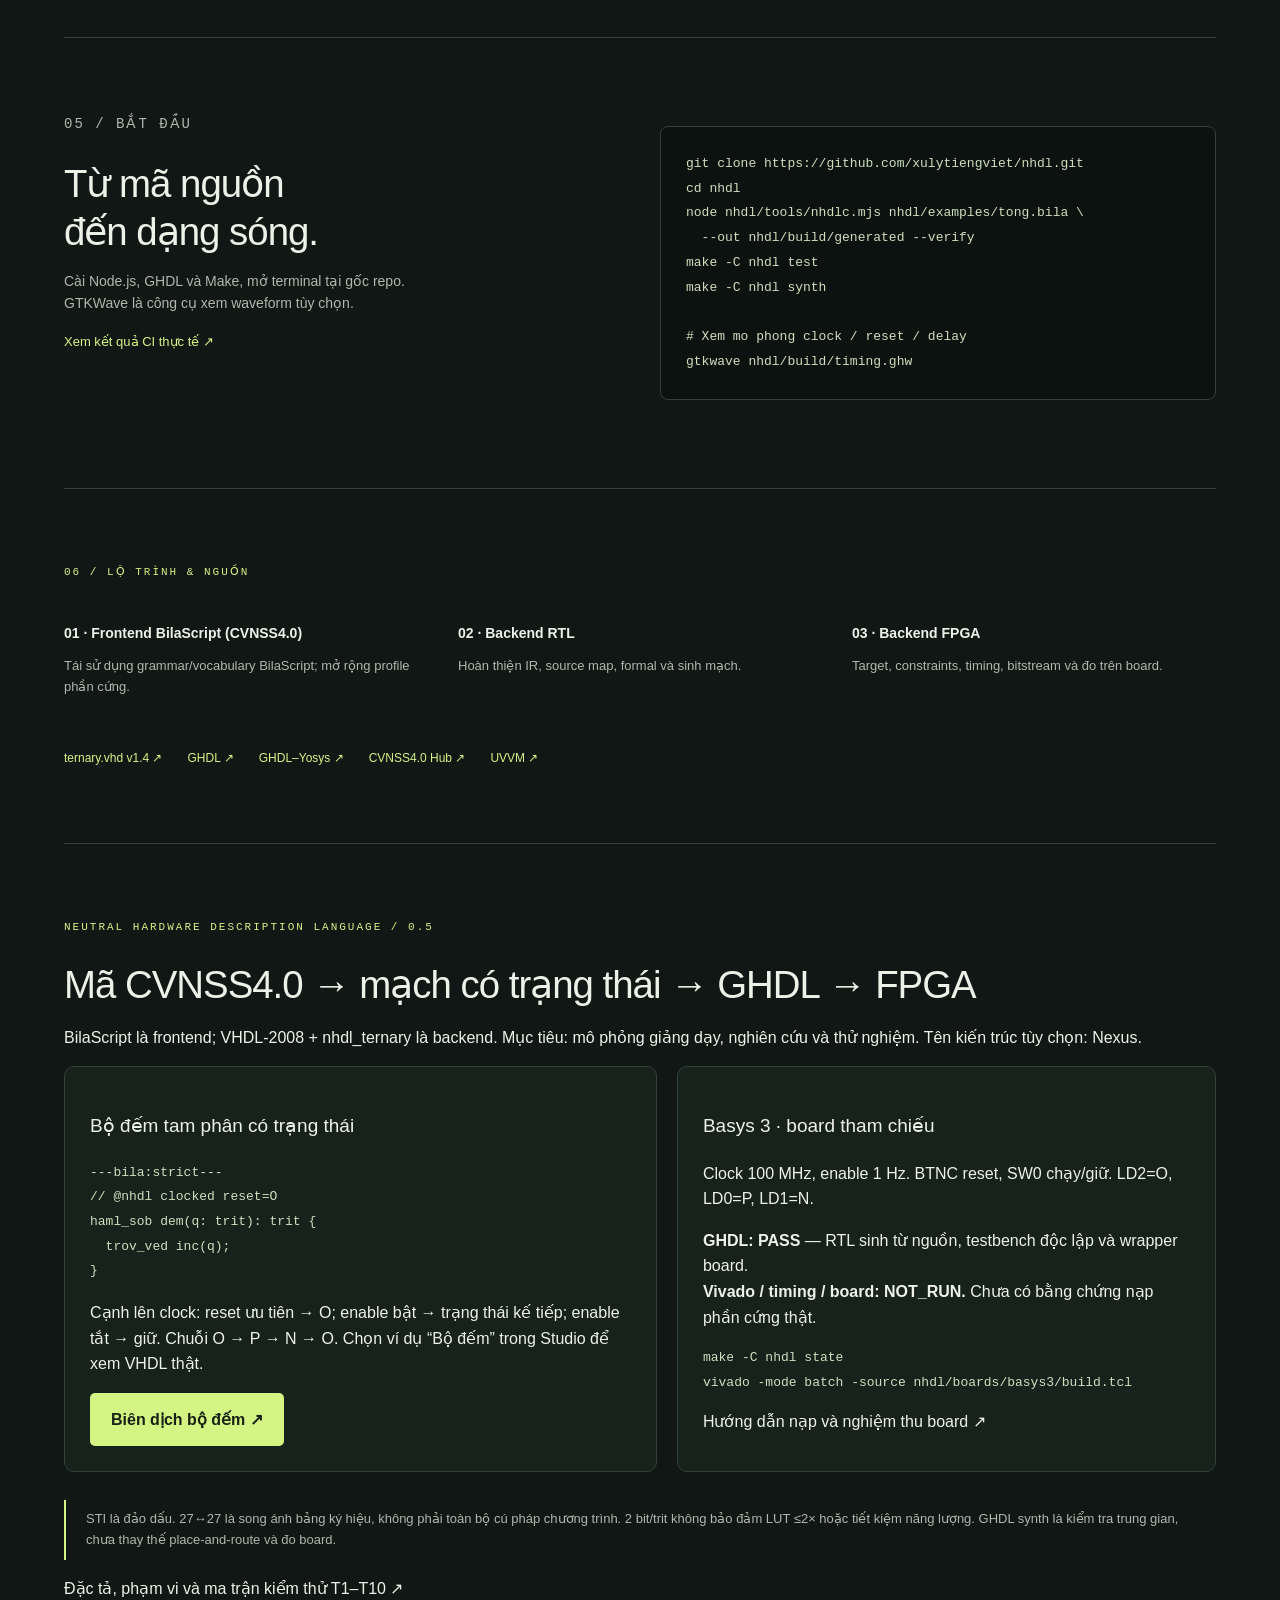
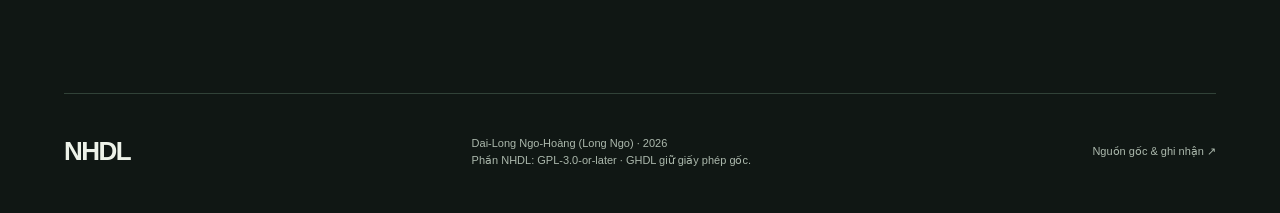
==== commit c2f2dd71: "Add searchable catalog of 400 unresolved NHDL technical challenges" ====
--- a/nhdl/site/index.html
+++ b/nhdl/site/index.html
@@ -1,5 +1,5 @@
 <!doctype html><html lang="vi"><head><meta charset="utf-8"><meta name="viewport" content="width=device-width,initial-scale=1"><meta name="description" content="NHDL — demo BilaScript frontend dựa trên CVNSS4.0, biên dịch sang VHDL-2008."><title>Neutral HDL — CVNSS4.0 · GHDL · FPGA</title><link rel="stylesheet" href="style.css"></head><body>
-<header><a class="brand" href="#">N<span>H</span>DL<span class="version"> / NEUTRAL HDL 0.5</span></a><nav aria-label="Điều hướng"><a href="#architecture">Kiến trúc</a><a href="#lab">Phòng lab</a><a href="#spec">Đặc tả</a><a href="studio.html">Studio 0.5 ↗</a></nav><a class="source" href="https://github.com/xulytiengviet/nhdl">Mã nguồn ↗</a></header>
+<header><a class="brand" href="#">N<span>H</span>DL<span class="version"> / NEUTRAL HDL 0.5</span></a><nav aria-label="Điều hướng"><a href="#architecture">Kiến trúc</a><a href="#lab">Phòng lab</a><a href="#spec">Đặc tả</a><a href="challenges.html">400 bài toán</a><a href="studio.html">Studio 0.5 ↗</a></nav><a class="source" href="https://github.com/xulytiengviet/nhdl">Mã nguồn ↗</a></header>
 <main><section class="hero"><div><p class="eyebrow">BILASCRIPT FRONTEND · CVNSS4.0 · VHDL-2008</p><h1>Neutral HDL.<br><span>Từ mã đến mạch.</span></h1><p class="lead">Dùng BilaScript làm frontend, với cú pháp dựa trên CVNSS4.0.<br>NHDL chuyển mô tả mạch sang VHDL-2008 dùng nhdl_ternary. Xem nguồn và kết quả cạnh nhau ngay trong Studio.</p><div class="actions"><a class="button" href="studio.html#frontend">Mở demo BilaScript → VHDL <span>↗</span></a><a href="https://github.com/xulytiengviet/nhdl/blob/master/nhdl/docs/SPEC.md">Đọc đặc tả Neutral HDL 0.5 →</a></div><p class="note">DEMO NHANH / BILASCRIPT (CVNSS4.0) → VHDL-2008</p></div><div class="schematic" aria-label="Ba trạng thái trit được mã hóa bằng hai bit"><div class="schematic-top">NHDL / TRIT CELL <span>2-BIT ENCODING</span></div><div class="trits"><div class="negative">−<strong>−1</strong><small>N · 10</small></div><div class="zero">○<strong>0</strong><small>O · 00</small></div><div class="positive">+<strong>+1</strong><small>P · 01</small></div></div><div class="wire"></div><div class="chip">nhdl_ternary<small>VHDL-2008 PACKAGE</small></div><div class="schematic-bottom"><span>3³ = 27</span><span>X = 11 · mã lỗi</span></div></div></section>
 <div class="facts"><div><b>03</b><span>giá trị cân bằng</span></div><div><b>02</b><span>bit mã hóa / trit</span></div><div><b>27</b><span>giá trị / triad</span></div><div><b>2008</b><span>chuẩn VHDL nền tảng</span></div></div>
 <section id="architecture"><p class="eyebrow">01 / LUỒNG DEMO THỰC TẾ</p><div class="section-head"><h2>BilaScript là frontend.<br>VHDL-2008 là đầu ra.</h2><p>CVNSS4.0 cung cấp từ vựng của BilaScript. Tái sử dụng lexer/parser hiện có và compiler NHDL để mô tả mạch mà không phải viết trực tiếp VHDL.</p></div><div class="pipeline"><div><small>01 / FRONTEND</small><h3>BilaScript · CVNSS4.0</h3><p>Viết haml_sob, trov_ved và biểu thức kiểu trit ở khung trái.</p></div><div><small>02 / NHDL COMPILER</small><h3>Phân tích → sinh mã</h3><p>nhdlc.mjs điều phối CLI; Studio sử dụng cùng module compile để kiểm tra và sinh RTL.</p></div><div><small>03 / BACKEND</small><h3>VHDL-2008 + nhdl_ternary</h3><p>Hiển thị mã sinh ở khung phải; tải mã/testbench để kiểm chứng bằng GHDL.</p></div></div><p class="callout">Demo hỗ trợ hàm tổ hợp và profile một thanh ghi với clock/reset/enable. VHDL được sinh từ nguồn thực, không phải đoạn mẫu cố định. GHDL và toolchain FPGA là các bước phía sau; trình duyệt chưa chạy mô phỏng GHDL hoặc tạo bitstream.</p></section>
@@ -20,8 +20,8 @@
 <section id="spec"><p class="eyebrow">03 / ĐẶC TẢ KỸ THUẬT · NEUTRAL HDL 0.5</p><div class="section-head"><h2>Từ nguồn CVNSS4.0<br>đến hợp đồng FPGA.</h2><a href="https://github.com/xulytiengviet/nhdl/blob/master/nhdl/docs/SPEC.md">Đọc đặc tả đầy đủ ↗</a></div><div class="lab-grid"><div class="panel"><h3>Frontend: BilaScript · cú pháp CVNSS4.0</h3><pre><code>---bila:strict---
 haml_sob tong(a: trit, b: trit): trit {
   trov_ved a + b;
-}</code></pre><p>Từ vựng CVNSS4.0, kiểu trit tường minh. Nguồn .bila và chỉ thị hiện có dùng để tương thích parser; chưa có định dạng nguồn .nhdl riêng.</p><a href="studio.html#frontend">Biên dịch trong Studio ↗</a></div><div class="panel"><h3>Backend: hiện thực ngữ nghĩa</h3><p>Lexer/parser BilaScript tạo AST; backend kiểm tra kiểu và sinh entity VHDL cùng source map. Testbench duyệt đầu vào gồm X, rồi GHDL mô phỏng và kiểm tra bước tổng hợp trung gian.</p><p><b>P + P = N</b> trong phép cộng một trit modulo 3. Muốn giữ carry cần full_add của core backend. Mã nguồn mô tả mạch, không mặc định chạy tuần tự như CPU.</p></div></div><div class="table-scroll"><table class="spec-table"><thead><tr><th>Tầng</th><th>Hợp đồng kỹ thuật</th><th>Hiện thực hiện tại</th></tr></thead><tbody><tr><td>Frontend BilaScript (CVNSS4.0)</td><td>Một hàm tổ hợp, 1–3 tham số và kết quả kiểu trit; một trov_ved.</td><td><span class="tag">Tập con hoạt động</span></td></tr><tr><td>Backend biểu diễn</td><td>Oracle có phiên bản, giữ ứng viên; SPACE=0, A=1…Z=26; Unicode framing riêng.</td><td><span class="tag">Có adapter</span></td></tr><tr><td>Backend kiểu & RTL</td><td>N=10, O=00, P=01, X=11; +/− modulo, ×, mux và cổng số học.</td><td><span class="tag">Có compiler/core</span></td></tr><tr><td>Backend kiểm chứng</td><td>VHDL + source map v3 + testbench + báo cáo SHA-256; không báo PASS khi chưa chạy.</td><td><span class="tag">Có GHDL/CLI</span></td></tr><tr><td>Backend FPGA</td><td>Khóa board/part, clock/reset, pin/I/O standard; mapping, routing, timing và bitstream.</td><td><span class="tag pending">Chưa tích hợp target</span></td></tr><tr><td>Backend AI tùy chọn</td><td>TinyLLM/TinyBila đề xuất và điều phối; mọi mã sinh qua cùng kiểm chứng.</td><td><span class="tag pending">Chưa nối inference</span></td></tr></tbody></table></div><p class="callout">Hai đường riêng: mã CVNSS4.0 có cấu trúc → AST → RTL; dữ liệu CVNSS4.0 → Base27/trit. Không bắt buộc mã nguồn đi qua Base27, không tự chuyển toàn bộ mã bằng converter và không tự chọn nghĩa mơ hồ làm token lập trình.</p><h3>Nghiệm thu backend FPGA</h3><div class="pipeline"><div><small>01 / TARGET & CONSTRAINTS</small><h3>Chốt thiết bị</h3><p>Board/revision, part/package, toolchain, top entity, clock/reset, pin mapping và điện áp I/O. Thiếu cấu hình thì chưa tạo/nạp bitstream.</p></div><div><small>02 / MAPPING & TIMING</small><h3>Đạt yêu cầu thời gian</h3><p>Netlist, place-and-route, timing slack, các đường được constraint, kiểm tra CDC/reset và latch ngoài ý muốn.</p></div><div><small>03 / BOARD & KPI</small><h3>Đo trên phần cứng</h3><p>Bitstream/hash, kiểm thử I/O/reset; LUT/FF/BRAM/DSP, latency, throughput và công suất với đối chứng cùng điều kiện.</p></div></div><p class="callout">Các bước FPGA này là yêu cầu đích, chưa phải kết quả đo. Frontend tuần tự/clock/reset và IR độc lập còn cần phát triển. X=11 là mã lỗi hai bit thật, không phải don't-care. GHDL --synth chưa chứng minh đạt timing hoặc chạy được trên một board cụ thể.</p></section>
-<section id="ecosystem"><p class="eyebrow">04 / FRONTEND VÀ CÁC DỊCH VỤ BACKEND</p><div class="section-head"><h2>BilaScript ở phía người viết.<br>NHDL sinh VHDL ở phía sau.</h2><p>Studio/backend 0.2 đã có luồng demo BilaScript → VHDL. Adapter văn bản và AI là phần bổ sung; compiler không cần model để hoạt động.</p></div><div class="eco"><article><span>01</span><h3>CVNSS4.0 · Nền tảng biểu đạt</h3><p>Từ vựng nguồn của BilaScript. Adapter văn bản riêng dùng oracle 5.0.0, bảng SPACE/A–Z có phiên bản, khung Unicode và toàn bộ ứng viên giải mã trong hồ sơ JSON.</p><small><a href="studio.html#vietnamese">Mở adapter · TRITLAB ↗</a></small></article><article><span>02</span><h3>Frontend · BilaScript</h3><p>Dùng parser BilaScript v4 để xuất VHDL, source map v3 và testbench cho tập con hàm tổ hợp kiểu trit.</p><small><a href="studio.html#frontend">Biên dịch Bila → VHDL ↗</a></small></article><article><span>03</span><h3>Backend · TinyLLM/TinyBila</h3><p>Hồ sơ yêu cầu sinh mã, tiếp nhận đề xuất và CLI kiểm chứng GHDL kèm SHA-256. Chưa nối inference.</p><small><a href="studio.html#assistant">Mở quy trình kiểm chứng ↗</a></small></article></div></section>
+}</code></pre><p>Từ vựng CVNSS4.0, kiểu trit tường minh. Nguồn .bila và chỉ thị hiện có dùng để tương thích parser; chưa có định dạng nguồn .nhdl riêng.</p><a href="studio.html#frontend">Biên dịch trong Studio ↗</a></div><div class="panel"><h3>Backend: hiện thực ngữ nghĩa</h3><p>Lexer/parser BilaScript tạo AST; backend kiểm tra kiểu và sinh entity VHDL cùng source map. Testbench duyệt đầu vào gồm X, rồi GHDL mô phỏng và kiểm tra bước tổng hợp trung gian.</p><p><b>P + P = N</b> trong phép cộng một trit modulo 3. Muốn giữ carry cần full_add của core backend. Mã nguồn mô tả mạch, không mặc định chạy tuần tự như CPU.</p></div></div><div class="table-scroll"><table class="spec-table"><thead><tr><th>Tầng</th><th>Hợp đồng kỹ thuật</th><th>Hiện thực hiện tại</th></tr></thead><tbody><tr><td>Frontend BilaScript (CVNSS4.0)</td><td>Một hàm tổ hợp, 1–3 tham số và kết quả kiểu trit; một trov_ved.</td><td><span class="tag">Tập con hoạt động</span></td></tr><tr><td>Backend biểu diễn</td><td>Oracle có phiên bản, giữ ứng viên; SPACE=0, A=1…Z=26; Unicode framing riêng.</td><td><span class="tag">Có adapter</span></td></tr><tr><td>Backend kiểu & RTL</td><td>N=10, O=00, P=01, X=11; +/− modulo, ×, mux và cổng số học.</td><td><span class="tag">Có compiler/core</span></td></tr><tr><td>Backend kiểm chứng</td><td>VHDL + source map v3 + testbench + báo cáo SHA-256; không báo PASS khi chưa chạy.</td><td><span class="tag">Có GHDL/CLI</span></td></tr><tr><td>Backend FPGA</td><td>Khóa board/part, clock/reset, pin/I/O standard; mapping, routing, timing và bitstream.</td><td><span class="tag pending">Có target Basys 3 · chưa chạy board</span></td></tr><tr><td>Backend AI tùy chọn</td><td>TinyLLM/TinyBila đề xuất và điều phối; mọi mã sinh qua cùng kiểm chứng.</td><td><span class="tag pending">Chưa nối inference</span></td></tr></tbody></table></div><p class="callout">Hai đường riêng: mã CVNSS4.0 có cấu trúc → AST → RTL; dữ liệu CVNSS4.0 → Base27/trit. Không bắt buộc mã nguồn đi qua Base27, không tự chuyển toàn bộ mã bằng converter và không tự chọn nghĩa mơ hồ làm token lập trình.</p><h3>Nghiệm thu backend FPGA</h3><div class="pipeline"><div><small>01 / TARGET & CONSTRAINTS</small><h3>Chốt thiết bị</h3><p>Board/revision, part/package, toolchain, top entity, clock/reset, pin mapping và điện áp I/O. Thiếu cấu hình thì chưa tạo/nạp bitstream.</p></div><div><small>02 / MAPPING & TIMING</small><h3>Đạt yêu cầu thời gian</h3><p>Netlist, place-and-route, timing slack, các đường được constraint, kiểm tra CDC/reset và latch ngoài ý muốn.</p></div><div><small>03 / BOARD & KPI</small><h3>Đo trên phần cứng</h3><p>Bitstream/hash, kiểm thử I/O/reset; LUT/FF/BRAM/DSP, latency, throughput và công suất với đối chứng cùng điều kiện.</p></div></div><p class="callout">Các bước FPGA này là yêu cầu đích, chưa phải kết quả đo. Frontend đã có profile một trạng thái với clock/reset/enable; IR độc lập và FSM tổng quát còn cần phát triển. X=11 là mã lỗi hai bit thật, không phải don't-care. GHDL --synth chưa chứng minh đạt timing hoặc chạy được trên một board cụ thể.</p></section>
+<section id="challenges"><p class="eyebrow">CHUYÊN MỤC / THÁCH THỨC KỸ THUẬT</p><div class="section-head"><h2>400 bài toán.<br>Những nút thắt cần giải.</h2><a class="button" href="challenges.html">Khám phá danh mục ↗</a></div><p>Mỗi bài toán trình bày sơ bộ bản chất kỹ thuật và vì sao phải xử lý khi tái lập NHDL trong phạm vi tương ứng. Các hướng mở rộng AI, ứng dụng và vật liệu được phân biệt với luồng nền tảng.</p><div class="facts"><div><b>400</b><span>Tổng bài toán</span></div><div><b>400</b><span>Sẽ giải quyết · chưa giải quyết</span></div><div><b>0</b><span>Đang giải quyết</span></div><div><b>0</b><span>Đã giải quyết</span></div></div><p class="callout">Danh mục nghiên cứu gồm 15 chuyên mục. “Sáng chế” ở đây là bài toán thách thức, không phải khẳng định độc quyền. Một demo GHDL đã PASS chưa đủ đóng toàn bộ bài toán nghiên cứu.</p></section><section id="ecosystem"><p class="eyebrow">04 / FRONTEND VÀ CÁC DỊCH VỤ BACKEND</p><div class="section-head"><h2>BilaScript ở phía người viết.<br>NHDL sinh VHDL ở phía sau.</h2><p>Studio/backend 0.2 đã có luồng demo BilaScript → VHDL. Adapter văn bản và AI là phần bổ sung; compiler không cần model để hoạt động.</p></div><div class="eco"><article><span>01</span><h3>CVNSS4.0 · Nền tảng biểu đạt</h3><p>Từ vựng nguồn của BilaScript. Adapter văn bản riêng dùng oracle 5.0.0, bảng SPACE/A–Z có phiên bản, khung Unicode và toàn bộ ứng viên giải mã trong hồ sơ JSON.</p><small><a href="studio.html#vietnamese">Mở adapter · TRITLAB ↗</a></small></article><article><span>02</span><h3>Frontend · BilaScript</h3><p>Dùng parser BilaScript v4 để xuất VHDL, source map v3 và testbench cho tập con hàm tổ hợp kiểu trit.</p><small><a href="studio.html#frontend">Biên dịch Bila → VHDL ↗</a></small></article><article><span>03</span><h3>Backend · TinyLLM/TinyBila</h3><p>Hồ sơ yêu cầu sinh mã, tiếp nhận đề xuất và CLI kiểm chứng GHDL kèm SHA-256. Chưa nối inference.</p><small><a href="studio.html#assistant">Mở quy trình kiểm chứng ↗</a></small></article></div></section>
 <section id="start" class="getting-started"><div><p class="eyebrow">05 / BẮT ĐẦU</p><h2>Từ mã nguồn<br>đến dạng sóng.</h2><p>Cài Node.js, GHDL và Make, mở terminal tại gốc repo.<br>GTKWave là công cụ xem waveform tùy chọn.</p><a href="https://github.com/xulytiengviet/nhdl/actions/workflows/nhdl.yml">Xem kết quả CI thực tế ↗</a></div><pre><code>git clone https://github.com/xulytiengviet/nhdl.git
 cd nhdl
 node nhdl/tools/nhdlc.mjs nhdl/examples/tong.bila \
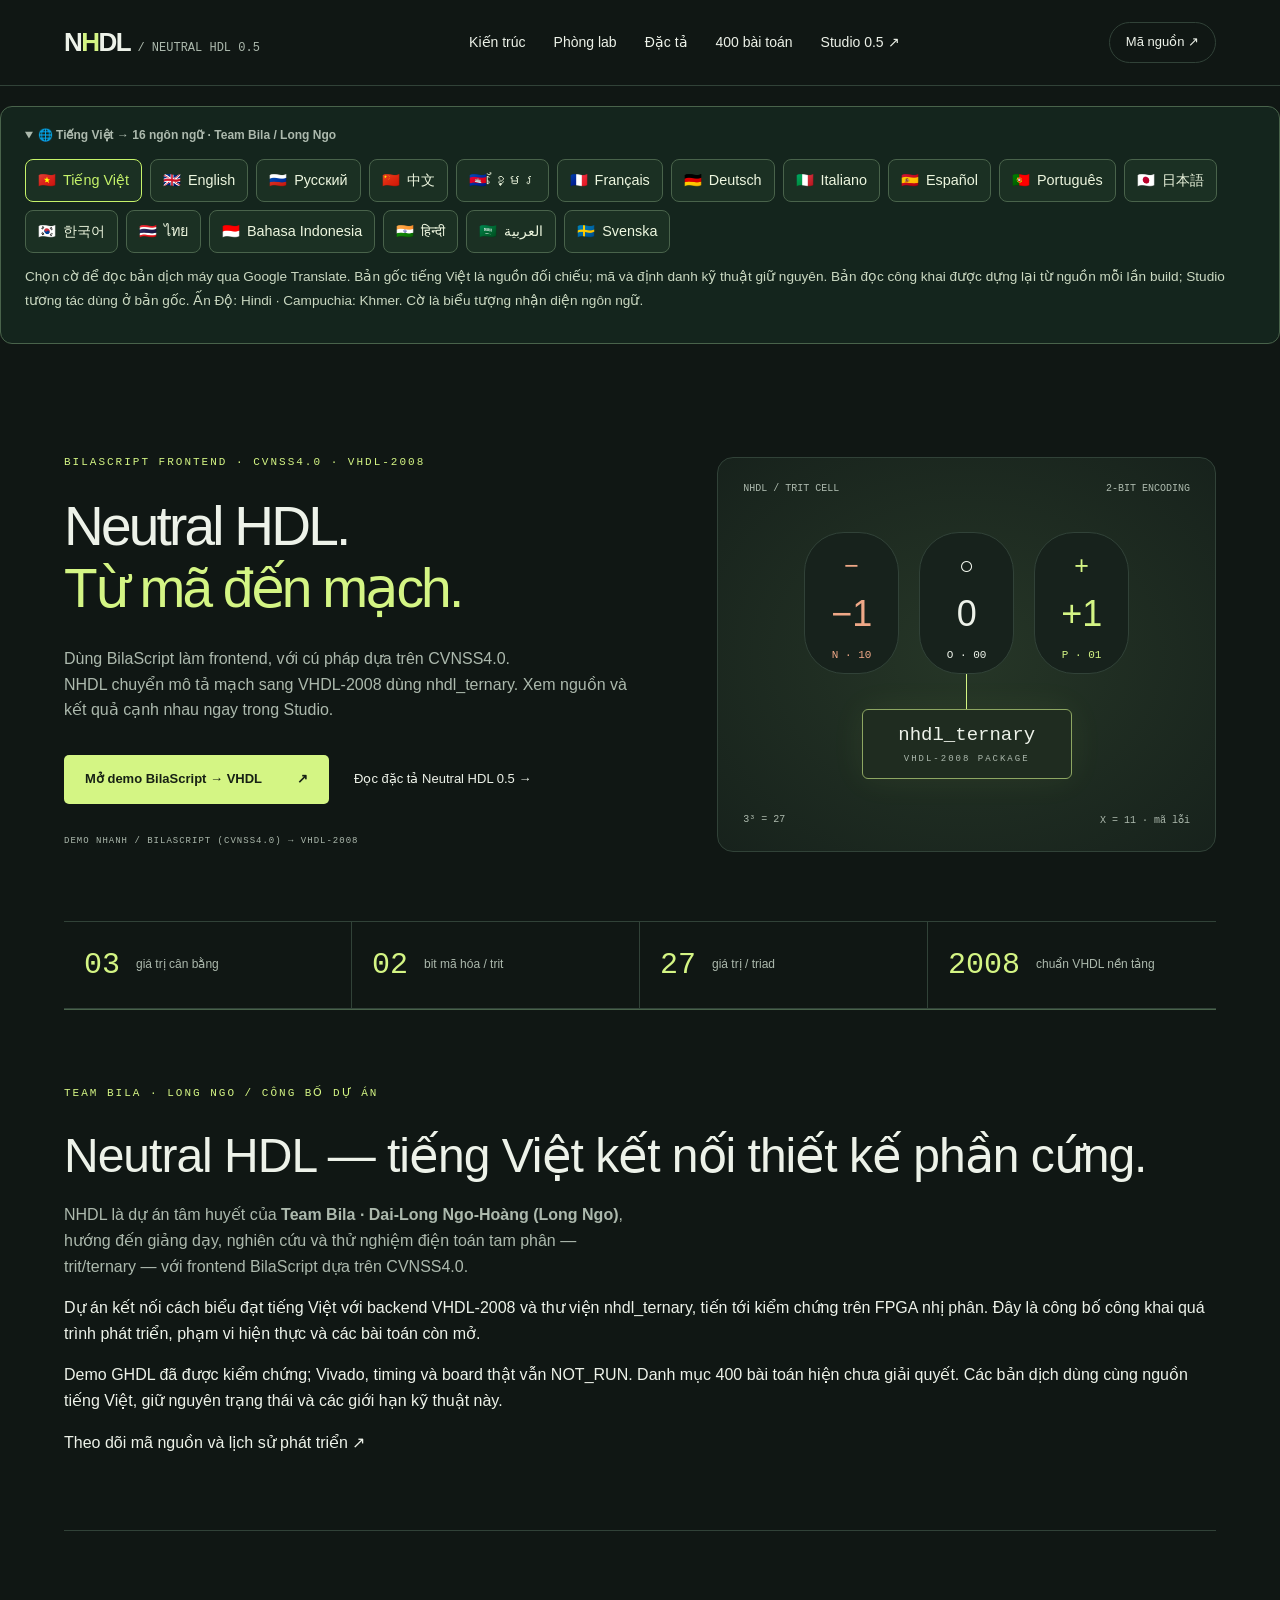
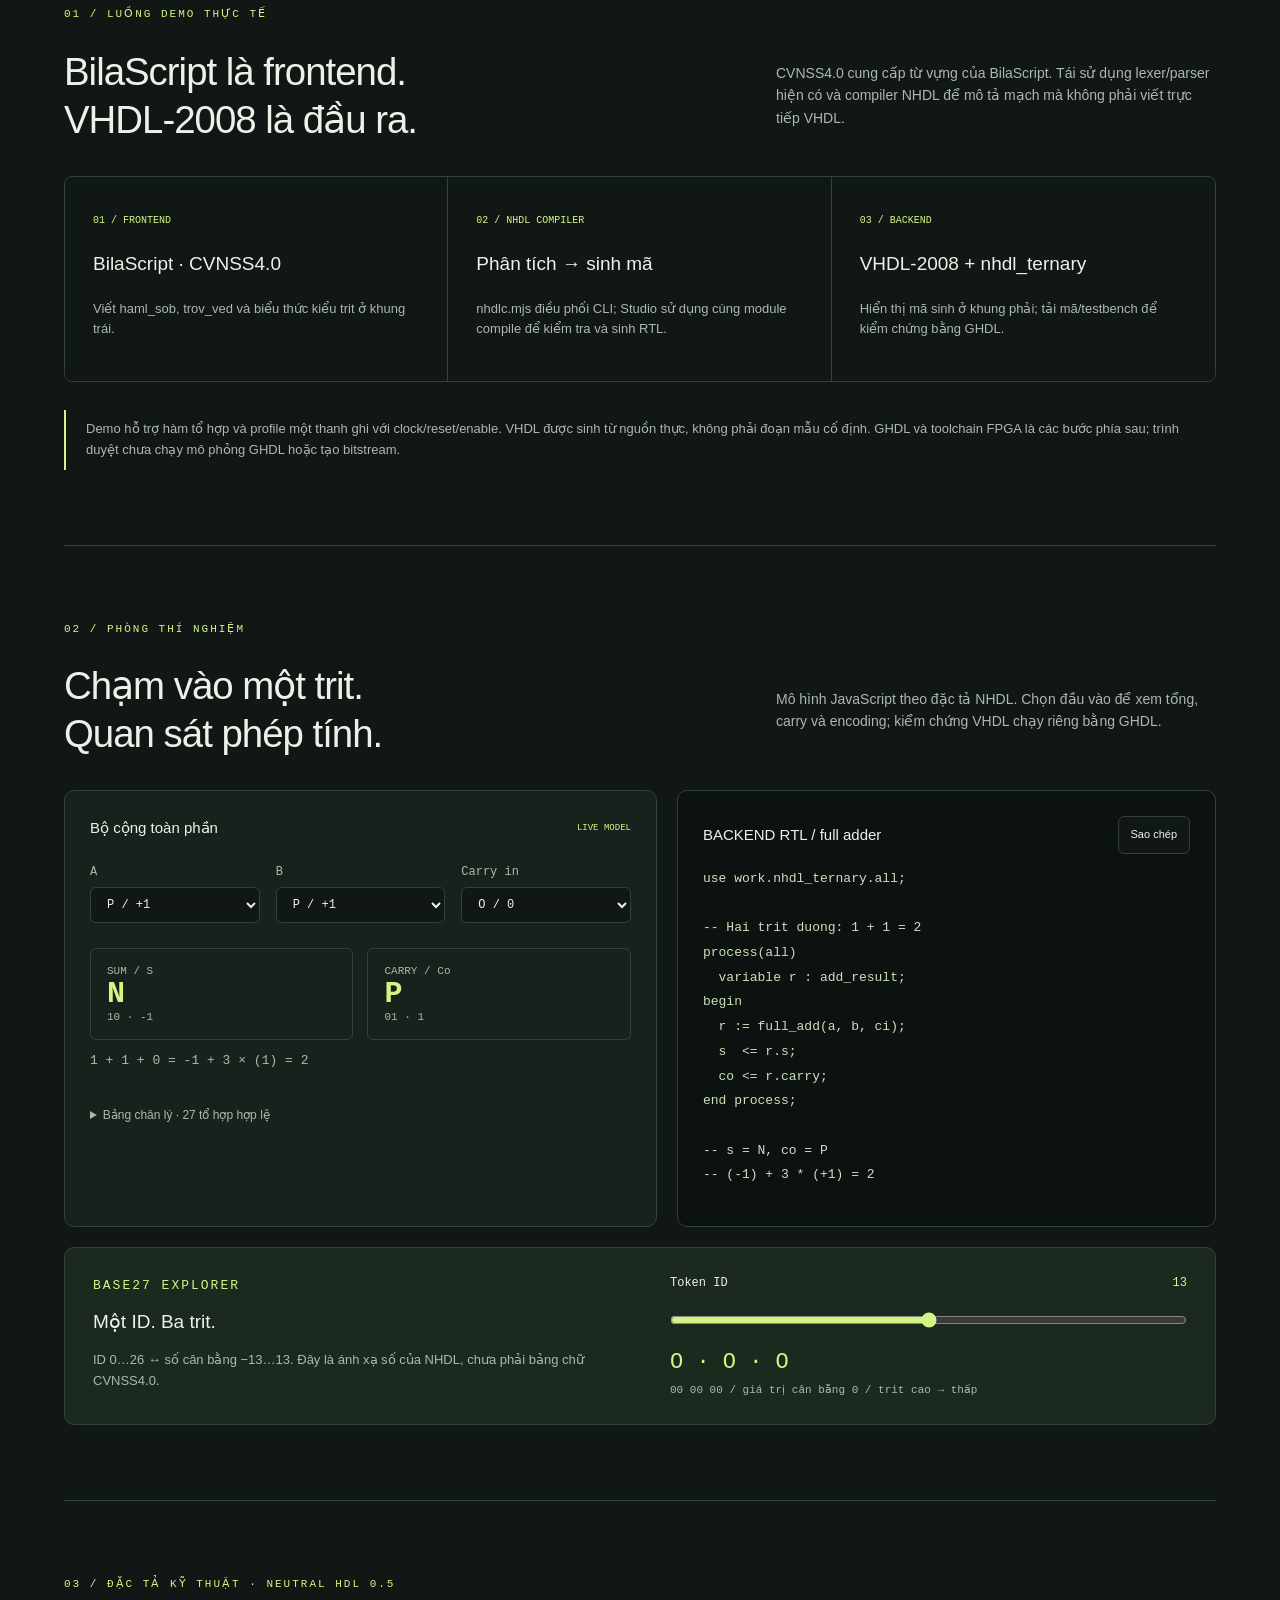
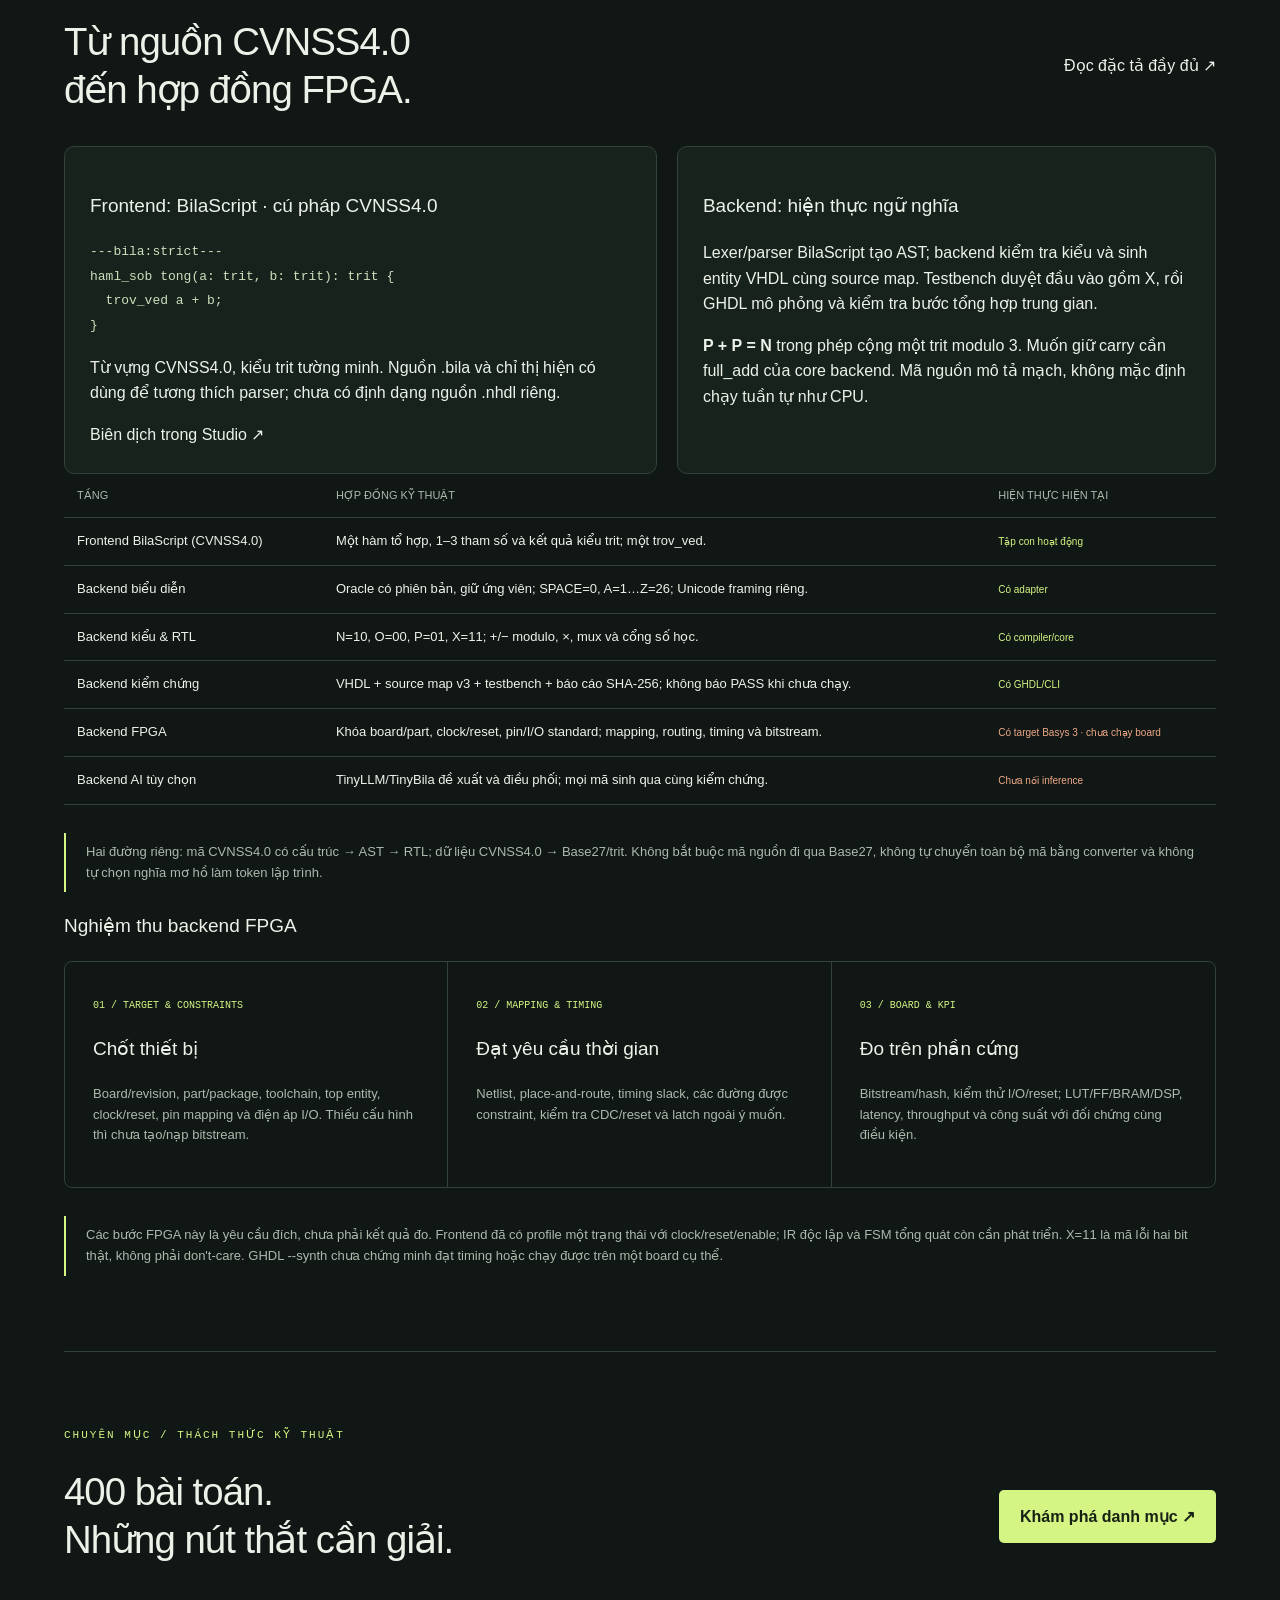
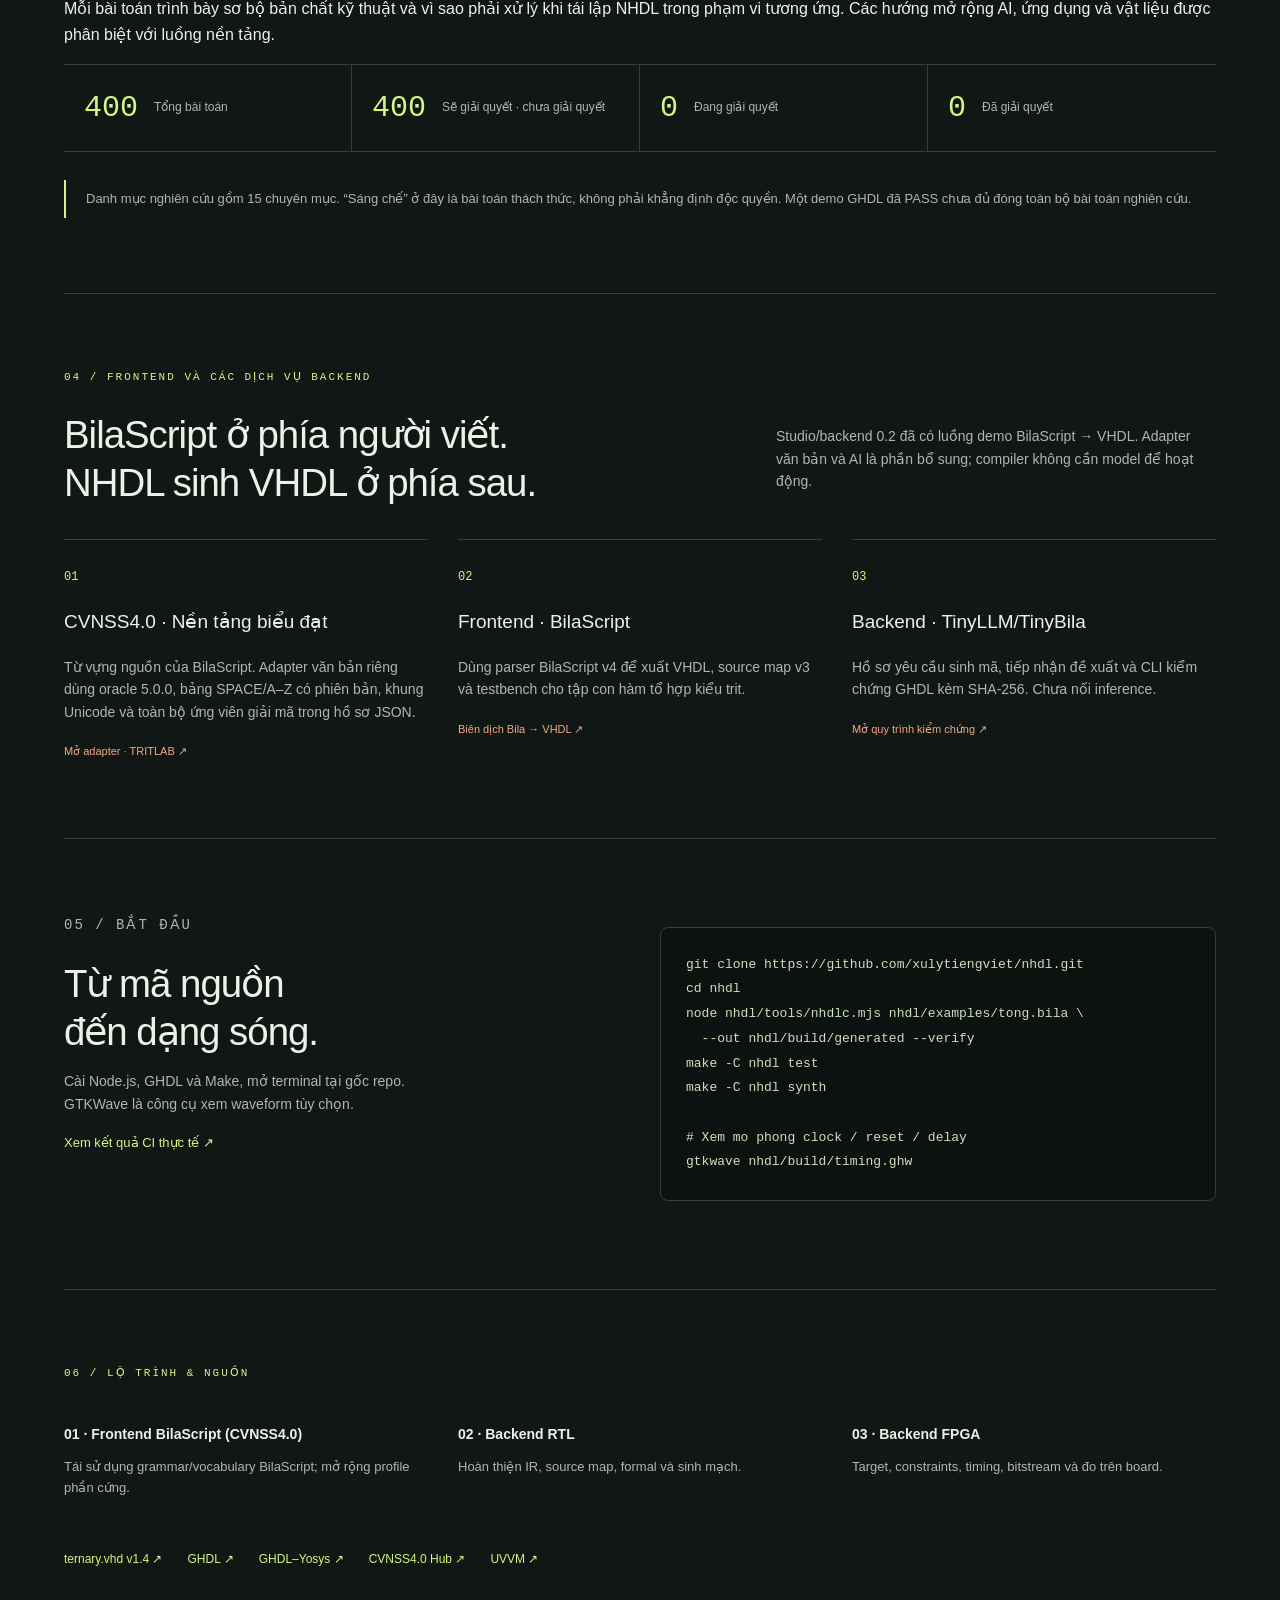
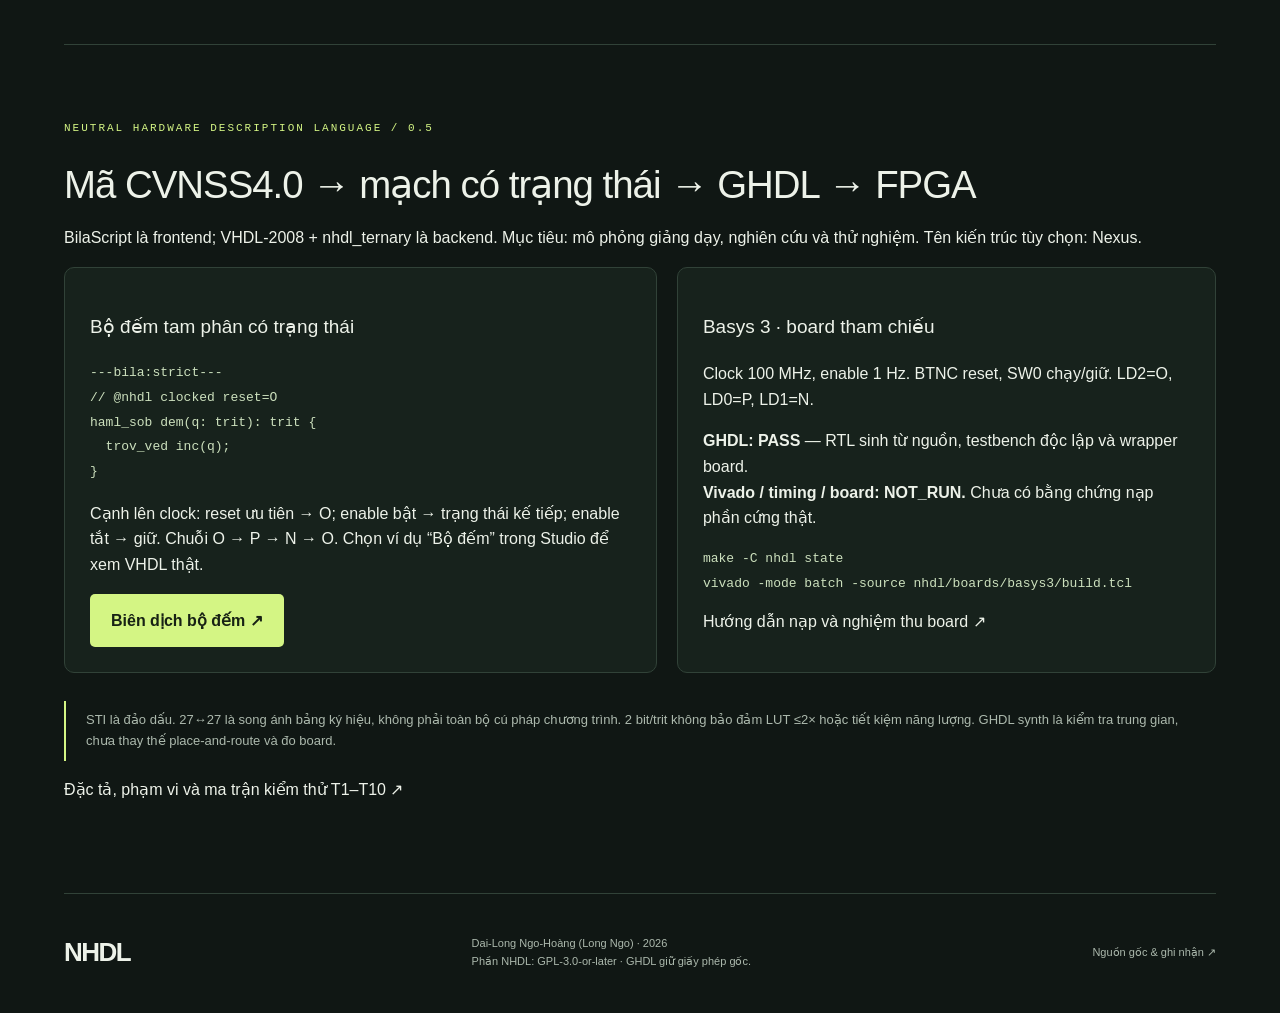
==== commit 5f003223: "Add 16-language public reading links and synchronized Vietnamese publication views" ====
--- a/nhdl/site/index.html
+++ b/nhdl/site/index.html
@@ -1,9 +1,9 @@
-<!doctype html><html lang="vi"><head><meta charset="utf-8"><meta name="viewport" content="width=device-width,initial-scale=1"><meta name="description" content="NHDL — demo BilaScript frontend dựa trên CVNSS4.0, biên dịch sang VHDL-2008."><title>Neutral HDL — CVNSS4.0 · GHDL · FPGA</title><link rel="stylesheet" href="style.css"></head><body>
-<header><a class="brand" href="#">N<span>H</span>DL<span class="version"> / NEUTRAL HDL 0.5</span></a><nav aria-label="Điều hướng"><a href="#architecture">Kiến trúc</a><a href="#lab">Phòng lab</a><a href="#spec">Đặc tả</a><a href="challenges.html">400 bài toán</a><a href="studio.html">Studio 0.5 ↗</a></nav><a class="source" href="https://github.com/xulytiengviet/nhdl">Mã nguồn ↗</a></header>
+<!doctype html><html lang="vi"><head><meta charset="utf-8"><meta name="viewport" content="width=device-width,initial-scale=1"><meta name="description" content="NHDL — demo BilaScript frontend dựa trên CVNSS4.0, biên dịch sang VHDL-2008."><title>Neutral HDL — CVNSS4.0 · GHDL · FPGA</title><link rel="stylesheet" href="style.css"><link rel="stylesheet" href="i18n/languages.css"></head><body>
+<header><a class="brand" href="#">N<span>H</span>DL<span class="version"> / NEUTRAL HDL 0.5</span></a><nav aria-label="Điều hướng"><a href="#architecture">Kiến trúc</a><a href="#lab">Phòng lab</a><a href="#spec">Đặc tả</a><a href="challenges.html">400 bài toán</a><a href="studio.html">Studio 0.5 ↗</a></nav><a class="source" href="https://github.com/xulytiengviet/nhdl">Mã nguồn ↗</a></header><!-- NHDL-LANGUAGES:START --><aside class="language-bar notranslate" translate="no" aria-label="Ngôn ngữ"><details open><summary>🌐 Tiếng Việt → 16 ngôn ngữ · Team Bila / Long Ngo</summary><nav class="language-links" aria-label="Chọn bản dịch"><a href="https://xulytiengviet.github.io/nhdl/nhdl/site/index.html" lang="vi" title="Tiếng Việt" aria-current="page"><span aria-hidden="true">🇻🇳</span><span dir="auto">Tiếng Việt</span></a><a href="https://translate.google.com/translate?sl=vi&amp;tl=en&amp;u=https%3A%2F%2Fxulytiengviet.github.io%2Fnhdl%2Fnhdl%2Fsite%2Fread%2Findex.html%3Fv%3D3564330427ce" lang="en" title="Tiếng Anh"><span aria-hidden="true">🇬🇧</span><span dir="auto">English</span></a><a href="https://translate.google.com/translate?sl=vi&amp;tl=ru&amp;u=https%3A%2F%2Fxulytiengviet.github.io%2Fnhdl%2Fnhdl%2Fsite%2Fread%2Findex.html%3Fv%3D3564330427ce" lang="ru" title="Tiếng Nga"><span aria-hidden="true">🇷🇺</span><span dir="auto">Русский</span></a><a href="https://translate.google.com/translate?sl=vi&amp;tl=zh-CN&amp;u=https%3A%2F%2Fxulytiengviet.github.io%2Fnhdl%2Fnhdl%2Fsite%2Fread%2Findex.html%3Fv%3D3564330427ce" lang="zh-CN" title="Tiếng Trung giản thể"><span aria-hidden="true">🇨🇳</span><span dir="auto">中文</span></a><a href="https://translate.google.com/translate?sl=vi&amp;tl=km&amp;u=https%3A%2F%2Fxulytiengviet.github.io%2Fnhdl%2Fnhdl%2Fsite%2Fread%2Findex.html%3Fv%3D3564330427ce" lang="km" title="Tiếng Khmer — Campuchia"><span aria-hidden="true">🇰🇭</span><span dir="auto">ខ្មែរ</span></a><a href="https://translate.google.com/translate?sl=vi&amp;tl=fr&amp;u=https%3A%2F%2Fxulytiengviet.github.io%2Fnhdl%2Fnhdl%2Fsite%2Fread%2Findex.html%3Fv%3D3564330427ce" lang="fr" title="Tiếng Pháp"><span aria-hidden="true">🇫🇷</span><span dir="auto">Français</span></a><a href="https://translate.google.com/translate?sl=vi&amp;tl=de&amp;u=https%3A%2F%2Fxulytiengviet.github.io%2Fnhdl%2Fnhdl%2Fsite%2Fread%2Findex.html%3Fv%3D3564330427ce" lang="de" title="Tiếng Đức"><span aria-hidden="true">🇩🇪</span><span dir="auto">Deutsch</span></a><a href="https://translate.google.com/translate?sl=vi&amp;tl=it&amp;u=https%3A%2F%2Fxulytiengviet.github.io%2Fnhdl%2Fnhdl%2Fsite%2Fread%2Findex.html%3Fv%3D3564330427ce" lang="it" title="Tiếng Ý"><span aria-hidden="true">🇮🇹</span><span dir="auto">Italiano</span></a><a href="https://translate.google.com/translate?sl=vi&amp;tl=es&amp;u=https%3A%2F%2Fxulytiengviet.github.io%2Fnhdl%2Fnhdl%2Fsite%2Fread%2Findex.html%3Fv%3D3564330427ce" lang="es" title="Tiếng Tây Ban Nha"><span aria-hidden="true">🇪🇸</span><span dir="auto">Español</span></a><a href="https://translate.google.com/translate?sl=vi&amp;tl=pt&amp;u=https%3A%2F%2Fxulytiengviet.github.io%2Fnhdl%2Fnhdl%2Fsite%2Fread%2Findex.html%3Fv%3D3564330427ce" lang="pt" title="Tiếng Bồ Đào Nha"><span aria-hidden="true">🇵🇹</span><span dir="auto">Português</span></a><a href="https://translate.google.com/translate?sl=vi&amp;tl=ja&amp;u=https%3A%2F%2Fxulytiengviet.github.io%2Fnhdl%2Fnhdl%2Fsite%2Fread%2Findex.html%3Fv%3D3564330427ce" lang="ja" title="Tiếng Nhật"><span aria-hidden="true">🇯🇵</span><span dir="auto">日本語</span></a><a href="https://translate.google.com/translate?sl=vi&amp;tl=ko&amp;u=https%3A%2F%2Fxulytiengviet.github.io%2Fnhdl%2Fnhdl%2Fsite%2Fread%2Findex.html%3Fv%3D3564330427ce" lang="ko" title="Tiếng Hàn"><span aria-hidden="true">🇰🇷</span><span dir="auto">한국어</span></a><a href="https://translate.google.com/translate?sl=vi&amp;tl=th&amp;u=https%3A%2F%2Fxulytiengviet.github.io%2Fnhdl%2Fnhdl%2Fsite%2Fread%2Findex.html%3Fv%3D3564330427ce" lang="th" title="Tiếng Thái"><span aria-hidden="true">🇹🇭</span><span dir="auto">ไทย</span></a><a href="https://translate.google.com/translate?sl=vi&amp;tl=id&amp;u=https%3A%2F%2Fxulytiengviet.github.io%2Fnhdl%2Fnhdl%2Fsite%2Fread%2Findex.html%3Fv%3D3564330427ce" lang="id" title="Tiếng Indonesia"><span aria-hidden="true">🇮🇩</span><span dir="auto">Bahasa Indonesia</span></a><a href="https://translate.google.com/translate?sl=vi&amp;tl=hi&amp;u=https%3A%2F%2Fxulytiengviet.github.io%2Fnhdl%2Fnhdl%2Fsite%2Fread%2Findex.html%3Fv%3D3564330427ce" lang="hi" title="Tiếng Hindi — Ấn Độ"><span aria-hidden="true">🇮🇳</span><span dir="auto">हिन्दी</span></a><a href="https://translate.google.com/translate?sl=vi&amp;tl=ar&amp;u=https%3A%2F%2Fxulytiengviet.github.io%2Fnhdl%2Fnhdl%2Fsite%2Fread%2Findex.html%3Fv%3D3564330427ce" lang="ar" title="Tiếng Ả Rập"><span aria-hidden="true">🇸🇦</span><span dir="auto">العربية</span></a><a href="https://translate.google.com/translate?sl=vi&amp;tl=sv&amp;u=https%3A%2F%2Fxulytiengviet.github.io%2Fnhdl%2Fnhdl%2Fsite%2Fread%2Findex.html%3Fv%3D3564330427ce" lang="sv" title="Tiếng Thụy Điển"><span aria-hidden="true">🇸🇪</span><span dir="auto">Svenska</span></a></nav><p>Chọn cờ để đọc bản dịch máy qua Google Translate. Bản gốc tiếng Việt là nguồn đối chiếu; mã và định danh kỹ thuật giữ nguyên. Bản đọc công khai được dựng lại từ nguồn mỗi lần build; Studio tương tác dùng ở bản gốc. Ấn Độ: Hindi · Campuchia: Khmer. Cờ là biểu tượng nhận diện ngôn ngữ.</p></details></aside><!-- NHDL-LANGUAGES:END -->
 <main><section class="hero"><div><p class="eyebrow">BILASCRIPT FRONTEND · CVNSS4.0 · VHDL-2008</p><h1>Neutral HDL.<br><span>Từ mã đến mạch.</span></h1><p class="lead">Dùng BilaScript làm frontend, với cú pháp dựa trên CVNSS4.0.<br>NHDL chuyển mô tả mạch sang VHDL-2008 dùng nhdl_ternary. Xem nguồn và kết quả cạnh nhau ngay trong Studio.</p><div class="actions"><a class="button" href="studio.html#frontend">Mở demo BilaScript → VHDL <span>↗</span></a><a href="https://github.com/xulytiengviet/nhdl/blob/master/nhdl/docs/SPEC.md">Đọc đặc tả Neutral HDL 0.5 →</a></div><p class="note">DEMO NHANH / BILASCRIPT (CVNSS4.0) → VHDL-2008</p></div><div class="schematic" aria-label="Ba trạng thái trit được mã hóa bằng hai bit"><div class="schematic-top">NHDL / TRIT CELL <span>2-BIT ENCODING</span></div><div class="trits"><div class="negative">−<strong>−1</strong><small>N · 10</small></div><div class="zero">○<strong>0</strong><small>O · 00</small></div><div class="positive">+<strong>+1</strong><small>P · 01</small></div></div><div class="wire"></div><div class="chip">nhdl_ternary<small>VHDL-2008 PACKAGE</small></div><div class="schematic-bottom"><span>3³ = 27</span><span>X = 11 · mã lỗi</span></div></div></section>
 <div class="facts"><div><b>03</b><span>giá trị cân bằng</span></div><div><b>02</b><span>bit mã hóa / trit</span></div><div><b>27</b><span>giá trị / triad</span></div><div><b>2008</b><span>chuẩn VHDL nền tảng</span></div></div>
-<section id="architecture"><p class="eyebrow">01 / LUỒNG DEMO THỰC TẾ</p><div class="section-head"><h2>BilaScript là frontend.<br>VHDL-2008 là đầu ra.</h2><p>CVNSS4.0 cung cấp từ vựng của BilaScript. Tái sử dụng lexer/parser hiện có và compiler NHDL để mô tả mạch mà không phải viết trực tiếp VHDL.</p></div><div class="pipeline"><div><small>01 / FRONTEND</small><h3>BilaScript · CVNSS4.0</h3><p>Viết haml_sob, trov_ved và biểu thức kiểu trit ở khung trái.</p></div><div><small>02 / NHDL COMPILER</small><h3>Phân tích → sinh mã</h3><p>nhdlc.mjs điều phối CLI; Studio sử dụng cùng module compile để kiểm tra và sinh RTL.</p></div><div><small>03 / BACKEND</small><h3>VHDL-2008 + nhdl_ternary</h3><p>Hiển thị mã sinh ở khung phải; tải mã/testbench để kiểm chứng bằng GHDL.</p></div></div><p class="callout">Demo hỗ trợ hàm tổ hợp và profile một thanh ghi với clock/reset/enable. VHDL được sinh từ nguồn thực, không phải đoạn mẫu cố định. GHDL và toolchain FPGA là các bước phía sau; trình duyệt chưa chạy mô phỏng GHDL hoặc tạo bitstream.</p></section>
-<section id="lab"><p class="eyebrow">02 / PHÒNG THÍ NGHIỆM</p><div class="section-head"><h2>Chạm vào một trit.<br>Quan sát phép tính.</h2><p>Mô hình JavaScript theo đặc tả NHDL. Chọn đầu vào để xem tổng, carry và encoding; kiểm chứng VHDL chạy riêng bằng GHDL.</p></div><div class="lab-grid"><div class="panel"><div class="panel-title"><h3>Bộ cộng toàn phần</h3><span>LIVE MODEL</span></div><div class="inputs"><label>A<select id="a"><option value="-1">N / −1</option><option value="0">O / 0</option><option value="1" selected>P / +1</option><option value="X">X / lỗi</option></select></label><label>B<select id="b"><option value="-1">N / −1</option><option value="0">O / 0</option><option value="1" selected>P / +1</option><option value="X">X / lỗi</option></select></label><label>Carry in<select id="ci"><option value="-1">N / −1</option><option value="0" selected>O / 0</option><option value="1">P / +1</option><option value="X">X / lỗi</option></select></label></div><div id="result" aria-live="polite"></div><details><summary>Bảng chân lý · 27 tổ hợp hợp lệ</summary><div class="table-scroll"><table><thead><tr><th>A</th><th>B</th><th>Ci</th><th>S</th><th>Co</th></tr></thead><tbody id="truth"></tbody></table></div></details></div><div class="panel code-panel"><div class="panel-title"><h3>BACKEND RTL / full adder</h3><button id="copy" type="button">Sao chép</button></div><pre><code id="code">use work.nhdl_ternary.all;
+<section id="publication" class="publication"><p class="eyebrow">TEAM BILA · LONG NGO / CÔNG BỐ DỰ ÁN</p><h2>Neutral HDL — tiếng Việt kết nối thiết kế phần cứng.</h2><p class="lead">NHDL là dự án tâm huyết của <b>Team Bila · Dai‑Long Ngo‑Hoàng (Long Ngo)</b>, hướng đến giảng dạy, nghiên cứu và thử nghiệm điện toán tam phân — trit/ternary — với frontend BilaScript dựa trên CVNSS4.0.</p><p>Dự án kết nối cách biểu đạt tiếng Việt với backend VHDL-2008 và thư viện nhdl_ternary, tiến tới kiểm chứng trên FPGA nhị phân. Đây là công bố công khai quá trình phát triển, phạm vi hiện thực và các bài toán còn mở.</p><p>Demo GHDL đã được kiểm chứng; Vivado, timing và board thật vẫn NOT_RUN. Danh mục 400 bài toán hiện chưa giải quyết. Các bản dịch dùng cùng nguồn tiếng Việt, giữ nguyên trạng thái và các giới hạn kỹ thuật này.</p><a href="https://github.com/xulytiengviet/nhdl">Theo dõi mã nguồn và lịch sử phát triển ↗</a></section><section id="architecture"><p class="eyebrow">01 / LUỒNG DEMO THỰC TẾ</p><div class="section-head"><h2>BilaScript là frontend.<br>VHDL-2008 là đầu ra.</h2><p>CVNSS4.0 cung cấp từ vựng của BilaScript. Tái sử dụng lexer/parser hiện có và compiler NHDL để mô tả mạch mà không phải viết trực tiếp VHDL.</p></div><div class="pipeline"><div><small>01 / FRONTEND</small><h3>BilaScript · CVNSS4.0</h3><p>Viết haml_sob, trov_ved và biểu thức kiểu trit ở khung trái.</p></div><div><small>02 / NHDL COMPILER</small><h3>Phân tích → sinh mã</h3><p>nhdlc.mjs điều phối CLI; Studio sử dụng cùng module compile để kiểm tra và sinh RTL.</p></div><div><small>03 / BACKEND</small><h3>VHDL-2008 + nhdl_ternary</h3><p>Hiển thị mã sinh ở khung phải; tải mã/testbench để kiểm chứng bằng GHDL.</p></div></div><p class="callout">Demo hỗ trợ hàm tổ hợp và profile một thanh ghi với clock/reset/enable. VHDL được sinh từ nguồn thực, không phải đoạn mẫu cố định. GHDL và toolchain FPGA là các bước phía sau; trình duyệt chưa chạy mô phỏng GHDL hoặc tạo bitstream.</p></section>
+<section id="lab"><p class="eyebrow">02 / PHÒNG THÍ NGHIỆM</p><div class="section-head"><h2>Chạm vào một trit.<br>Quan sát phép tính.</h2><p>Mô hình JavaScript theo đặc tả NHDL. Chọn đầu vào để xem tổng, carry và encoding; kiểm chứng VHDL chạy riêng bằng GHDL.</p></div><div class="lab-grid"><div class="panel"><div class="panel-title"><h3>Bộ cộng toàn phần</h3><span>LIVE MODEL</span></div><div class="inputs"><label>A<select id="a"><option value="-1">N / −1</option><option value="0">O / 0</option><option value="1" selected>P / +1</option><option value="X">X / lỗi</option></select></label><label>B<select id="b"><option value="-1">N / −1</option><option value="0">O / 0</option><option value="1" selected>P / +1</option><option value="X">X / lỗi</option></select></label><label>Carry in<select id="ci"><option value="-1">N / −1</option><option value="0" selected>O / 0</option><option value="1">P / +1</option><option value="X">X / lỗi</option></select></label></div><div id="result" aria-live="polite"></div><details><summary>Bảng chân lý · 27 tổ hợp hợp lệ</summary><div class="table-scroll"><table><thead><tr><th>A</th><th>B</th><th>Ci</th><th>S</th><th>Co</th></tr></thead><tbody id="truth"></tbody></table></div></details></div><div class="panel code-panel"><div class="panel-title"><h3>BACKEND RTL / full adder</h3><button id="copy" type="button">Sao chép</button></div><pre translate="no" class="notranslate"><code translate="no" class="notranslate" id="code">use work.nhdl_ternary.all;
 
 -- Hai trit duong: 1 + 1 = 2
 process(all)
@@ -17,12 +17,12 @@
 -- s = N, co = P
 -- (-1) + 3 * (+1) = 2</code></pre><p id="copy-status" role="status"></p></div></div>
 <div class="base27"><div><p class="eyebrow">BASE27 EXPLORER</p><h3>Một ID. Ba trit.</h3><p>ID 0…26 ↔ số cân bằng −13…13. Đây là ánh xạ số của NHDL, chưa phải bảng chữ CVNSS4.0.</p></div><div><label for="id27">Token ID <output id="id-value">13</output></label><input id="id27" type="range" min="0" max="26" value="13"><div id="triad" aria-live="polite"></div></div></div></section>
-<section id="spec"><p class="eyebrow">03 / ĐẶC TẢ KỸ THUẬT · NEUTRAL HDL 0.5</p><div class="section-head"><h2>Từ nguồn CVNSS4.0<br>đến hợp đồng FPGA.</h2><a href="https://github.com/xulytiengviet/nhdl/blob/master/nhdl/docs/SPEC.md">Đọc đặc tả đầy đủ ↗</a></div><div class="lab-grid"><div class="panel"><h3>Frontend: BilaScript · cú pháp CVNSS4.0</h3><pre><code>---bila:strict---
+<section id="spec"><p class="eyebrow">03 / ĐẶC TẢ KỸ THUẬT · NEUTRAL HDL 0.5</p><div class="section-head"><h2>Từ nguồn CVNSS4.0<br>đến hợp đồng FPGA.</h2><a href="https://github.com/xulytiengviet/nhdl/blob/master/nhdl/docs/SPEC.md">Đọc đặc tả đầy đủ ↗</a></div><div class="lab-grid"><div class="panel"><h3>Frontend: BilaScript · cú pháp CVNSS4.0</h3><pre translate="no" class="notranslate"><code translate="no" class="notranslate">---bila:strict---
 haml_sob tong(a: trit, b: trit): trit {
   trov_ved a + b;
 }</code></pre><p>Từ vựng CVNSS4.0, kiểu trit tường minh. Nguồn .bila và chỉ thị hiện có dùng để tương thích parser; chưa có định dạng nguồn .nhdl riêng.</p><a href="studio.html#frontend">Biên dịch trong Studio ↗</a></div><div class="panel"><h3>Backend: hiện thực ngữ nghĩa</h3><p>Lexer/parser BilaScript tạo AST; backend kiểm tra kiểu và sinh entity VHDL cùng source map. Testbench duyệt đầu vào gồm X, rồi GHDL mô phỏng và kiểm tra bước tổng hợp trung gian.</p><p><b>P + P = N</b> trong phép cộng một trit modulo 3. Muốn giữ carry cần full_add của core backend. Mã nguồn mô tả mạch, không mặc định chạy tuần tự như CPU.</p></div></div><div class="table-scroll"><table class="spec-table"><thead><tr><th>Tầng</th><th>Hợp đồng kỹ thuật</th><th>Hiện thực hiện tại</th></tr></thead><tbody><tr><td>Frontend BilaScript (CVNSS4.0)</td><td>Một hàm tổ hợp, 1–3 tham số và kết quả kiểu trit; một trov_ved.</td><td><span class="tag">Tập con hoạt động</span></td></tr><tr><td>Backend biểu diễn</td><td>Oracle có phiên bản, giữ ứng viên; SPACE=0, A=1…Z=26; Unicode framing riêng.</td><td><span class="tag">Có adapter</span></td></tr><tr><td>Backend kiểu & RTL</td><td>N=10, O=00, P=01, X=11; +/− modulo, ×, mux và cổng số học.</td><td><span class="tag">Có compiler/core</span></td></tr><tr><td>Backend kiểm chứng</td><td>VHDL + source map v3 + testbench + báo cáo SHA-256; không báo PASS khi chưa chạy.</td><td><span class="tag">Có GHDL/CLI</span></td></tr><tr><td>Backend FPGA</td><td>Khóa board/part, clock/reset, pin/I/O standard; mapping, routing, timing và bitstream.</td><td><span class="tag pending">Có target Basys 3 · chưa chạy board</span></td></tr><tr><td>Backend AI tùy chọn</td><td>TinyLLM/TinyBila đề xuất và điều phối; mọi mã sinh qua cùng kiểm chứng.</td><td><span class="tag pending">Chưa nối inference</span></td></tr></tbody></table></div><p class="callout">Hai đường riêng: mã CVNSS4.0 có cấu trúc → AST → RTL; dữ liệu CVNSS4.0 → Base27/trit. Không bắt buộc mã nguồn đi qua Base27, không tự chuyển toàn bộ mã bằng converter và không tự chọn nghĩa mơ hồ làm token lập trình.</p><h3>Nghiệm thu backend FPGA</h3><div class="pipeline"><div><small>01 / TARGET & CONSTRAINTS</small><h3>Chốt thiết bị</h3><p>Board/revision, part/package, toolchain, top entity, clock/reset, pin mapping và điện áp I/O. Thiếu cấu hình thì chưa tạo/nạp bitstream.</p></div><div><small>02 / MAPPING & TIMING</small><h3>Đạt yêu cầu thời gian</h3><p>Netlist, place-and-route, timing slack, các đường được constraint, kiểm tra CDC/reset và latch ngoài ý muốn.</p></div><div><small>03 / BOARD & KPI</small><h3>Đo trên phần cứng</h3><p>Bitstream/hash, kiểm thử I/O/reset; LUT/FF/BRAM/DSP, latency, throughput và công suất với đối chứng cùng điều kiện.</p></div></div><p class="callout">Các bước FPGA này là yêu cầu đích, chưa phải kết quả đo. Frontend đã có profile một trạng thái với clock/reset/enable; IR độc lập và FSM tổng quát còn cần phát triển. X=11 là mã lỗi hai bit thật, không phải don't-care. GHDL --synth chưa chứng minh đạt timing hoặc chạy được trên một board cụ thể.</p></section>
 <section id="challenges"><p class="eyebrow">CHUYÊN MỤC / THÁCH THỨC KỸ THUẬT</p><div class="section-head"><h2>400 bài toán.<br>Những nút thắt cần giải.</h2><a class="button" href="challenges.html">Khám phá danh mục ↗</a></div><p>Mỗi bài toán trình bày sơ bộ bản chất kỹ thuật và vì sao phải xử lý khi tái lập NHDL trong phạm vi tương ứng. Các hướng mở rộng AI, ứng dụng và vật liệu được phân biệt với luồng nền tảng.</p><div class="facts"><div><b>400</b><span>Tổng bài toán</span></div><div><b>400</b><span>Sẽ giải quyết · chưa giải quyết</span></div><div><b>0</b><span>Đang giải quyết</span></div><div><b>0</b><span>Đã giải quyết</span></div></div><p class="callout">Danh mục nghiên cứu gồm 15 chuyên mục. “Sáng chế” ở đây là bài toán thách thức, không phải khẳng định độc quyền. Một demo GHDL đã PASS chưa đủ đóng toàn bộ bài toán nghiên cứu.</p></section><section id="ecosystem"><p class="eyebrow">04 / FRONTEND VÀ CÁC DỊCH VỤ BACKEND</p><div class="section-head"><h2>BilaScript ở phía người viết.<br>NHDL sinh VHDL ở phía sau.</h2><p>Studio/backend 0.2 đã có luồng demo BilaScript → VHDL. Adapter văn bản và AI là phần bổ sung; compiler không cần model để hoạt động.</p></div><div class="eco"><article><span>01</span><h3>CVNSS4.0 · Nền tảng biểu đạt</h3><p>Từ vựng nguồn của BilaScript. Adapter văn bản riêng dùng oracle 5.0.0, bảng SPACE/A–Z có phiên bản, khung Unicode và toàn bộ ứng viên giải mã trong hồ sơ JSON.</p><small><a href="studio.html#vietnamese">Mở adapter · TRITLAB ↗</a></small></article><article><span>02</span><h3>Frontend · BilaScript</h3><p>Dùng parser BilaScript v4 để xuất VHDL, source map v3 và testbench cho tập con hàm tổ hợp kiểu trit.</p><small><a href="studio.html#frontend">Biên dịch Bila → VHDL ↗</a></small></article><article><span>03</span><h3>Backend · TinyLLM/TinyBila</h3><p>Hồ sơ yêu cầu sinh mã, tiếp nhận đề xuất và CLI kiểm chứng GHDL kèm SHA-256. Chưa nối inference.</p><small><a href="studio.html#assistant">Mở quy trình kiểm chứng ↗</a></small></article></div></section>
-<section id="start" class="getting-started"><div><p class="eyebrow">05 / BẮT ĐẦU</p><h2>Từ mã nguồn<br>đến dạng sóng.</h2><p>Cài Node.js, GHDL và Make, mở terminal tại gốc repo.<br>GTKWave là công cụ xem waveform tùy chọn.</p><a href="https://github.com/xulytiengviet/nhdl/actions/workflows/nhdl.yml">Xem kết quả CI thực tế ↗</a></div><pre><code>git clone https://github.com/xulytiengviet/nhdl.git
+<section id="start" class="getting-started"><div><p class="eyebrow">05 / BẮT ĐẦU</p><h2>Từ mã nguồn<br>đến dạng sóng.</h2><p>Cài Node.js, GHDL và Make, mở terminal tại gốc repo.<br>GTKWave là công cụ xem waveform tùy chọn.</p><a href="https://github.com/xulytiengviet/nhdl/actions/workflows/nhdl.yml">Xem kết quả CI thực tế ↗</a></div><pre translate="no" class="notranslate"><code translate="no" class="notranslate">git clone https://github.com/xulytiengviet/nhdl.git
 cd nhdl
 node nhdl/tools/nhdlc.mjs nhdl/examples/tong.bila \
   --out nhdl/build/generated --verify
@@ -31,9 +31,9 @@
 
 # Xem mo phong clock / reset / delay
 gtkwave nhdl/build/timing.ghw</code></pre></section>
-<section><p class="eyebrow">06 / LỘ TRÌNH & NGUỒN</p><div class="roadmap"><p><b>01 · Frontend BilaScript (CVNSS4.0)</b><span>Tái sử dụng grammar/vocabulary BilaScript; mở rộng profile phần cứng.</span></p><p><b>02 · Backend RTL</b><span>Hoàn thiện IR, source map, formal và sinh mạch.</span></p><p><b>03 · Backend FPGA</b><span>Target, constraints, timing, bitstream và đo trên board.</span></p></div><div class="references"><a href="https://gitlab.com/ternary/ternary/-/blob/master/vhdl/ternary.vhd">ternary.vhd v1.4 ↗</a><a href="https://ghdl.github.io/ghdl/">GHDL ↗</a><a href="https://github.com/ghdl/ghdl-yosys-plugin">GHDL–Yosys ↗</a><a href="https://github.com/xulytiengviet/CVNSS40_Tutor">CVNSS4.0 Hub ↗</a><a href="https://github.com/UVVM/UVVM">UVVM ↗</a></div></section><section id="fpga"><p class="eyebrow">NEUTRAL HARDWARE DESCRIPTION LANGUAGE / 0.5</p><h2>Mã CVNSS4.0 → mạch có trạng thái → GHDL → FPGA</h2><p>BilaScript là frontend; VHDL-2008 + nhdl_ternary là backend. Mục tiêu: mô phỏng giảng dạy, nghiên cứu và thử nghiệm. Tên kiến trúc tùy chọn: Nexus.</p><div class="lab-grid"><div class="panel"><h3>Bộ đếm tam phân có trạng thái</h3><pre>---bila:strict---
+<section><p class="eyebrow">06 / LỘ TRÌNH & NGUỒN</p><div class="roadmap"><p><b>01 · Frontend BilaScript (CVNSS4.0)</b><span>Tái sử dụng grammar/vocabulary BilaScript; mở rộng profile phần cứng.</span></p><p><b>02 · Backend RTL</b><span>Hoàn thiện IR, source map, formal và sinh mạch.</span></p><p><b>03 · Backend FPGA</b><span>Target, constraints, timing, bitstream và đo trên board.</span></p></div><div class="references"><a href="https://gitlab.com/ternary/ternary/-/blob/master/vhdl/ternary.vhd">ternary.vhd v1.4 ↗</a><a href="https://ghdl.github.io/ghdl/">GHDL ↗</a><a href="https://github.com/ghdl/ghdl-yosys-plugin">GHDL–Yosys ↗</a><a href="https://github.com/xulytiengviet/CVNSS40_Tutor">CVNSS4.0 Hub ↗</a><a href="https://github.com/UVVM/UVVM">UVVM ↗</a></div></section><section id="fpga"><p class="eyebrow">NEUTRAL HARDWARE DESCRIPTION LANGUAGE / 0.5</p><h2>Mã CVNSS4.0 → mạch có trạng thái → GHDL → FPGA</h2><p>BilaScript là frontend; VHDL-2008 + nhdl_ternary là backend. Mục tiêu: mô phỏng giảng dạy, nghiên cứu và thử nghiệm. Tên kiến trúc tùy chọn: Nexus.</p><div class="lab-grid"><div class="panel"><h3>Bộ đếm tam phân có trạng thái</h3><pre translate="no" class="notranslate">---bila:strict---
 // @nhdl clocked reset=O
 haml_sob dem(q: trit): trit {
   trov_ved inc(q);
-}</pre><p>Cạnh lên clock: reset ưu tiên → O; enable bật → trạng thái kế tiếp; enable tắt → giữ. Chuỗi O → P → N → O. Chọn ví dụ “Bộ đếm” trong Studio để xem VHDL thật.</p><a class="button" href="studio.html#frontend">Biên dịch bộ đếm ↗</a></div><div class="panel"><h3>Basys 3 · board tham chiếu</h3><p>Clock 100 MHz, enable 1 Hz. BTNC reset, SW0 chạy/giữ. LD2=O, LD0=P, LD1=N.</p><p><b>GHDL: PASS</b> — RTL sinh từ nguồn, testbench độc lập và wrapper board.<br><b>Vivado / timing / board: NOT_RUN.</b> Chưa có bằng chứng nạp phần cứng thật.</p><pre>make -C nhdl state
+}</pre><p>Cạnh lên clock: reset ưu tiên → O; enable bật → trạng thái kế tiếp; enable tắt → giữ. Chuỗi O → P → N → O. Chọn ví dụ “Bộ đếm” trong Studio để xem VHDL thật.</p><a class="button" href="studio.html#frontend">Biên dịch bộ đếm ↗</a></div><div class="panel"><h3>Basys 3 · board tham chiếu</h3><p>Clock 100 MHz, enable 1 Hz. BTNC reset, SW0 chạy/giữ. LD2=O, LD0=P, LD1=N.</p><p><b>GHDL: PASS</b> — RTL sinh từ nguồn, testbench độc lập và wrapper board.<br><b>Vivado / timing / board: NOT_RUN.</b> Chưa có bằng chứng nạp phần cứng thật.</p><pre translate="no" class="notranslate">make -C nhdl state
 vivado -mode batch -source nhdl/boards/basys3/build.tcl</pre><a href="https://github.com/xulytiengviet/nhdl/blob/master/nhdl/boards/basys3/README.md">Hướng dẫn nạp và nghiệm thu board ↗</a></div></div><p class="callout">STI là đảo dấu. 27↔27 là song ánh bảng ký hiệu, không phải toàn bộ cú pháp chương trình. 2 bit/trit không bảo đảm LUT ≤2× hoặc tiết kiệm năng lượng. GHDL synth là kiểm tra trung gian, chưa thay thế place-and-route và đo board.</p><p><a href="https://github.com/xulytiengviet/nhdl/blob/master/nhdl/docs/SPEC.md">Đặc tả, phạm vi và ma trận kiểm thử T1–T10 ↗</a></p></section></main><footer><a class="brand" href="#">NHDL</a><p>Dai‑Long Ngo‑Hoàng (Long Ngo) · 2026<br>Phần NHDL: GPL-3.0-or-later · GHDL giữ giấy phép gốc.</p><a href="https://github.com/xulytiengviet/nhdl/blob/master/nhdl/NOTICE.md">Nguồn gốc & ghi nhận ↗</a></footer><script src="model.js"></script><script src="app.js"></script></body></html>
--- a/nhdl/site/i18n/languages.css
+++ b/nhdl/site/i18n/languages.css
@@ -0,0 +1 @@
+.language-bar{max-width:1320px;margin:20px auto;padding:18px 24px;border:1px solid #49634b;border-radius:12px;background:#14251d;color:#e8f1df}.language-bar summary{cursor:pointer;font-weight:700;line-height:1.7}.language-links{display:flex;flex-wrap:wrap;gap:8px;margin-top:14px}.language-links a{display:inline-flex;gap:7px;align-items:center;color:#edf6df;text-decoration:none;padding:9px 12px;border:1px solid #49634b;border-radius:8px;font-size:.9rem;background:#1b3023}.language-links a:hover,.language-links a:focus-visible{outline:2px solid #c6f36a;background:#29432a}.language-links a[aria-current]{border-color:#c6f36a;color:#c6f36a}.language-bar p{font-size:.85rem;line-height:1.7;color:#cad8c1;margin-top:12px}.publication{border-top:1px solid #49634b}.publication h2{font-size:clamp(1.8rem,4vw,3rem)}.reading main{max-width:1160px;margin:auto;padding:24px}.reading article{border-bottom:1px solid #49634b;padding:22px 0}.reading pre{white-space:pre-wrap;overflow-wrap:anywhere}.reading input,.reading select,.reading button,.reading .pagination,.reading .inputs{display:none}.reading header{position:static}.reading :is(p,li){line-height:1.8}.source-revision{font-size:.85rem;color:#c6f36a;overflow-wrap:anywhere}@media(max-width:700px){.language-bar{margin:12px;padding:14px}.language-links a{padding:8px;font-size:.83rem}.reading main{padding:16px}}
